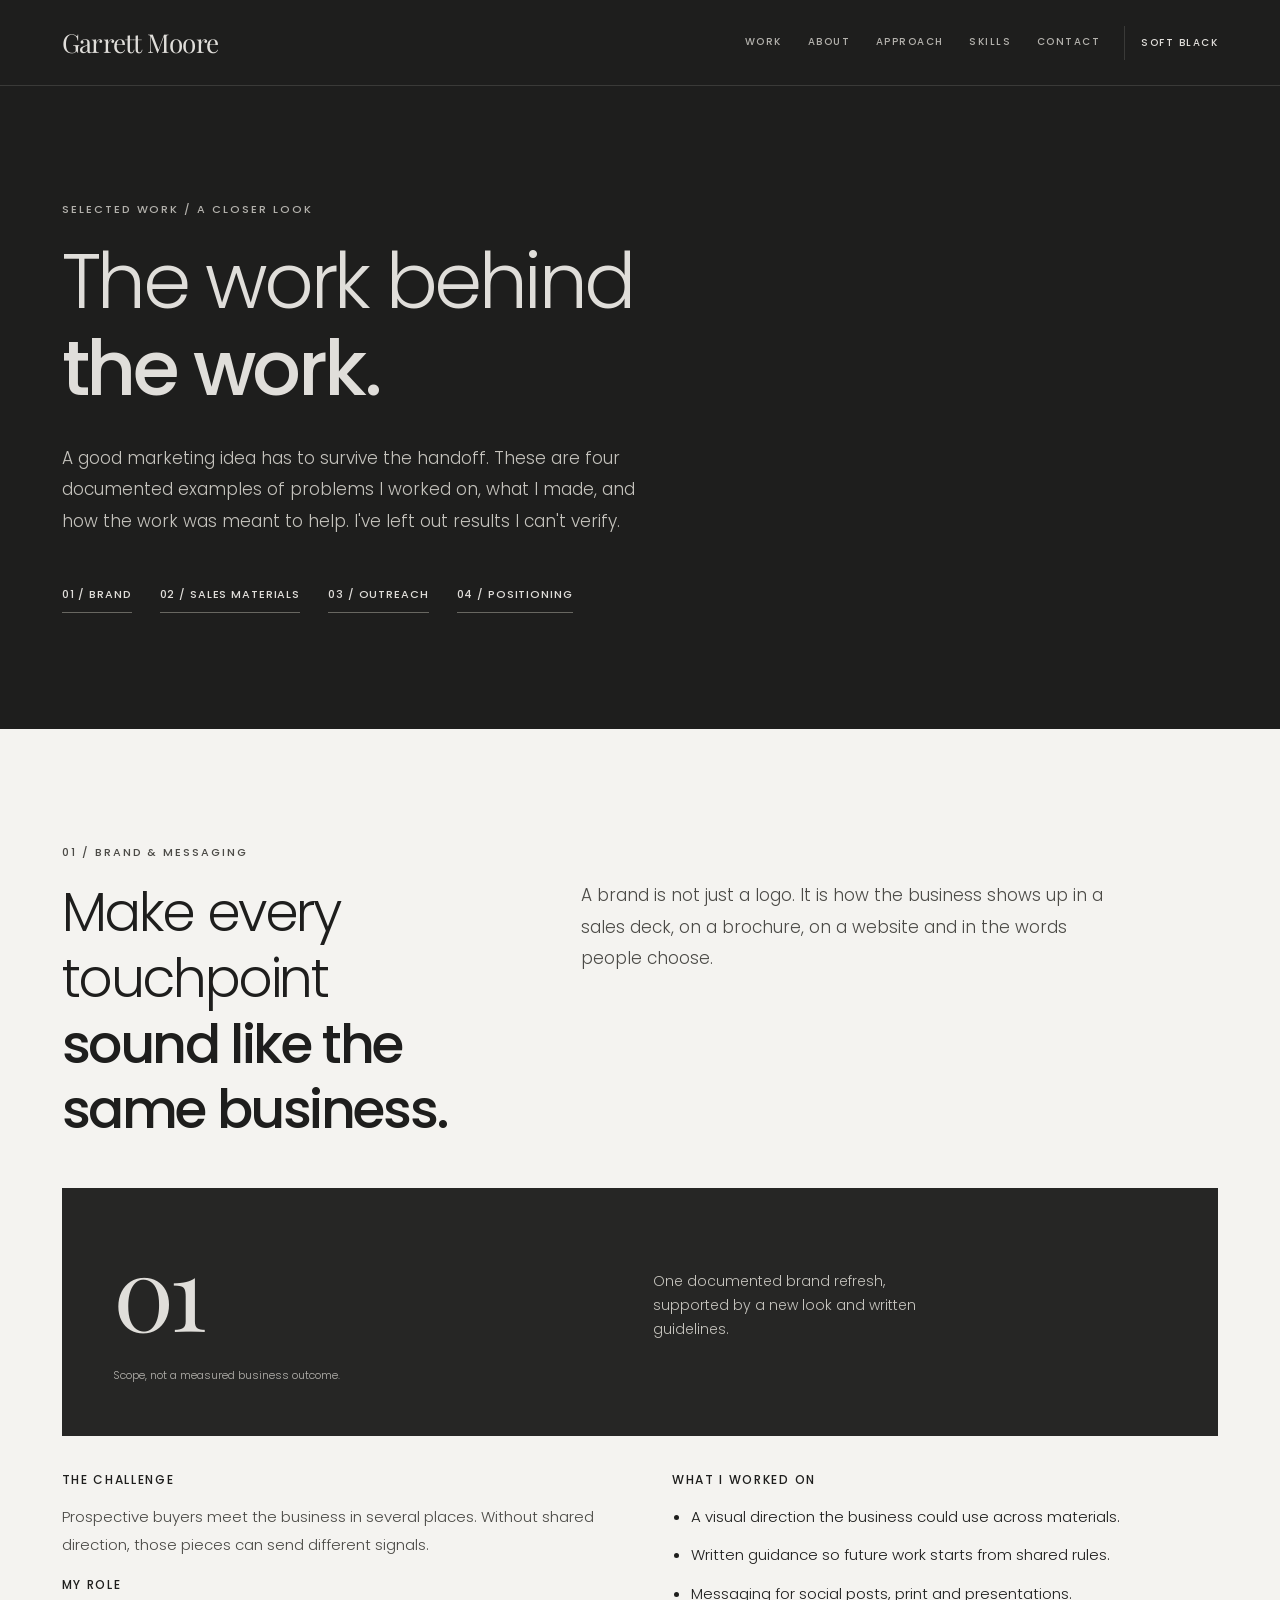
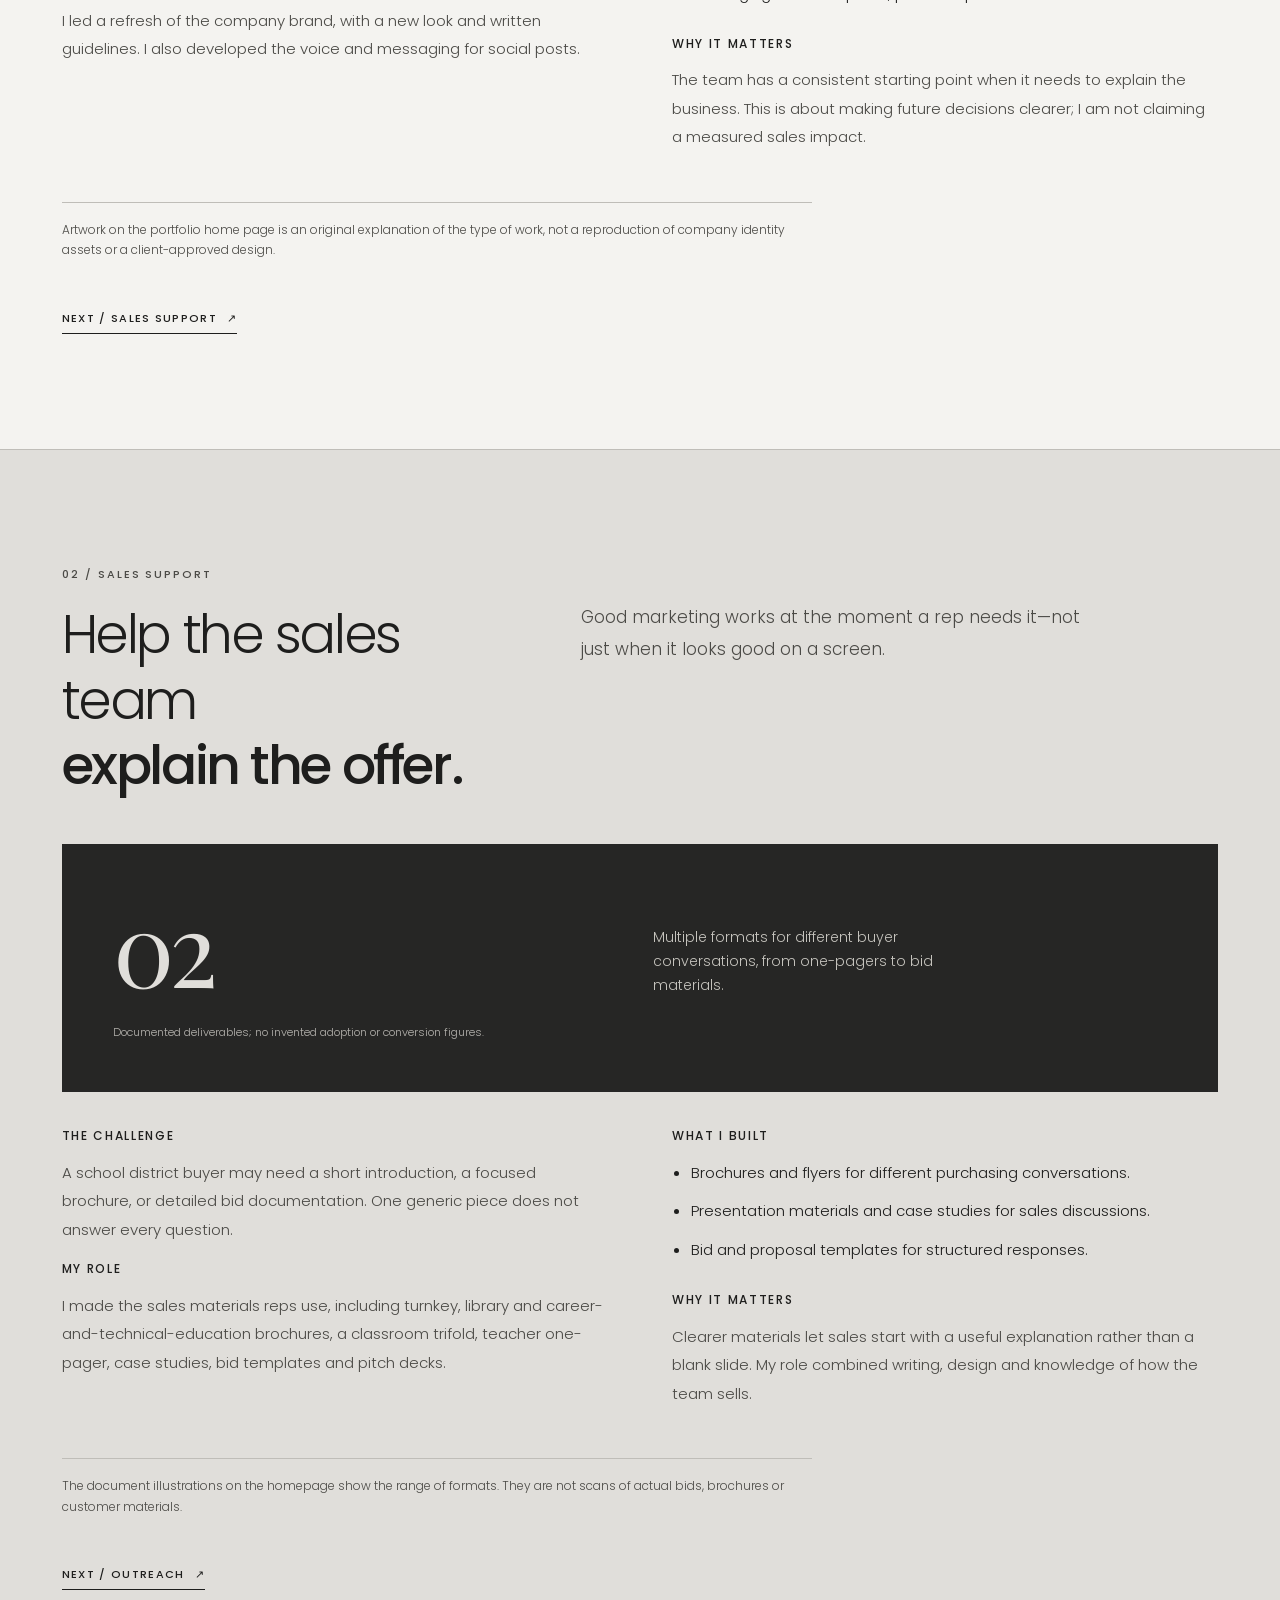
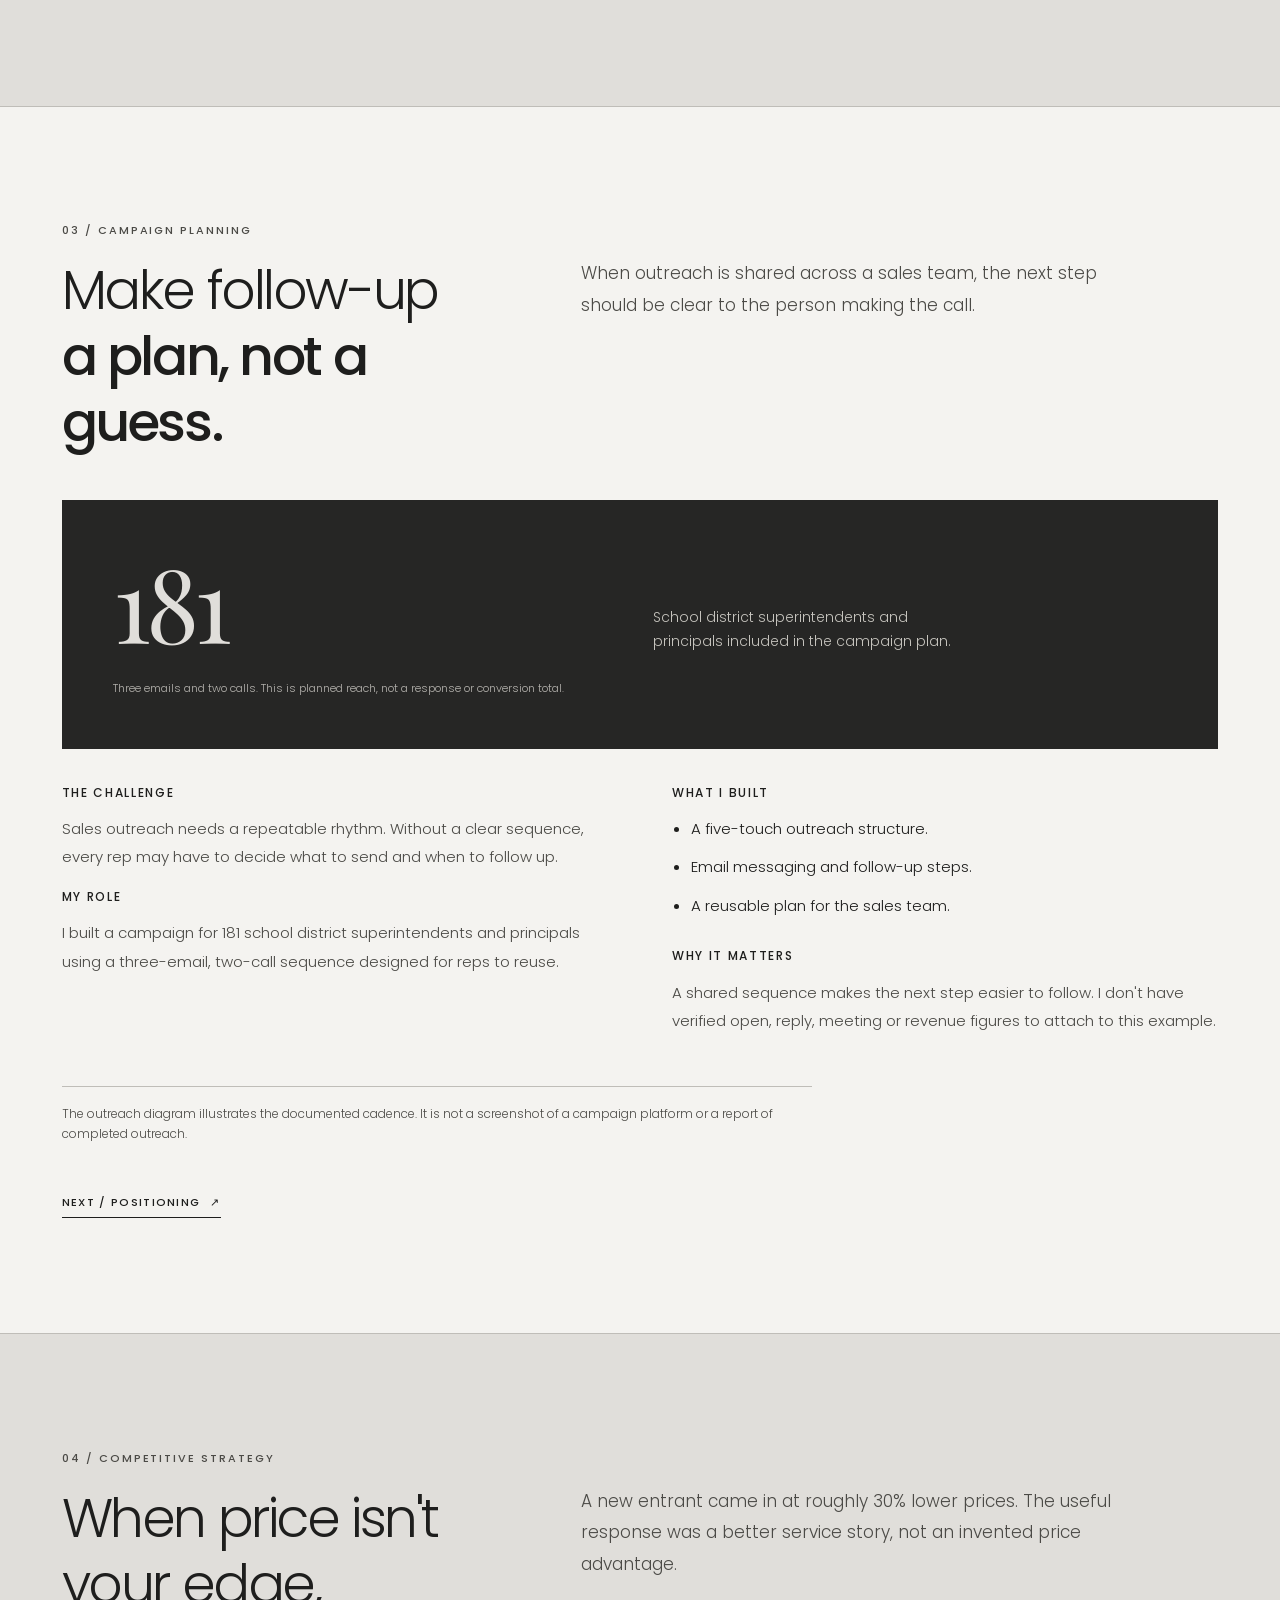
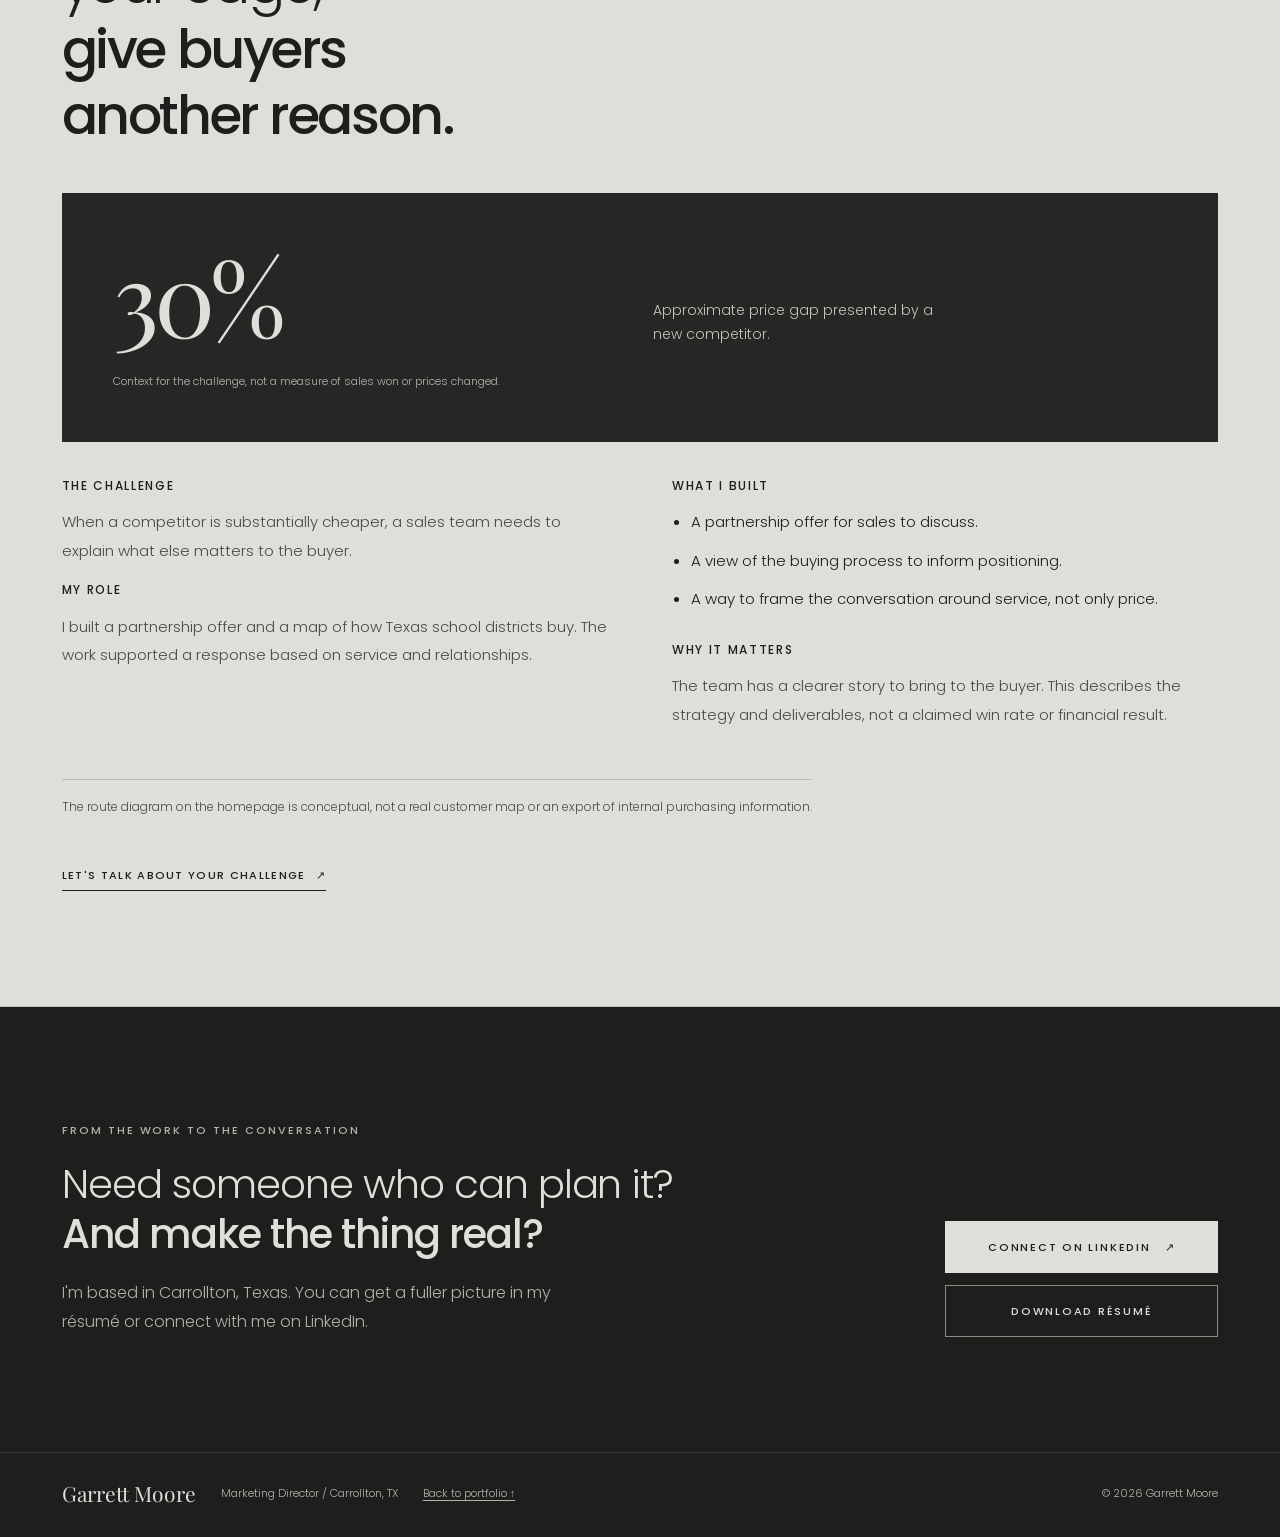
==== work.html @ d55231c7 "Add evidence-led, four-project portfolio case-study archive" ====
<!doctype html>
<html lang="en" data-theme="light">
<head>
  <meta charset="utf-8">
  <meta name="viewport" content="width=device-width,initial-scale=1">
  <meta name="color-scheme" content="light dark">
  <meta name="theme-color" content="#1e1e1d">
  <title>Selected Work | Garrett Moore — Marketing Director</title>
  <meta name="description" content="Four detailed examples of Garrett Moore's work in brand systems, sales materials, outreach and competitive positioning. Real scope, clear roles, no invented performance claims.">
  <link rel="canonical" href="https://garrettjmoore57.github.io/Portfolio/work.html">
  <meta property="og:type" content="website">
  <meta property="og:title" content="Selected Work | Garrett Moore">
  <meta property="og:description" content="The decisions, materials and thinking behind four marketing projects.">
  <meta property="og:url" content="https://garrettjmoore57.github.io/Portfolio/work.html">
  <meta property="og:image" content="https://garrettjmoore57.github.io/Portfolio/assets/social-card.png">
  <meta name="twitter:card" content="summary_large_image">
  <link rel="icon" type="image/svg+xml" href="assets/favicon.svg">
  <link rel="preconnect" href="https://fonts.googleapis.com">
  <link rel="preconnect" href="https://fonts.gstatic.com" crossorigin>
  <link href="https://fonts.googleapis.com/css2?family=Playfair+Display:wght@400&amp;family=Poppins:wght@300;400;500&amp;display=swap" rel="stylesheet">
  <link rel="stylesheet" href="styles.css">
  <script src="main.js" defer></script>
</head>
<body class="work-page">
  <a class="skip-link" href="#main">Skip to main content</a>
  <!-- HEADER: keep links relative so the site works on GitHub Pages. -->
  <header class="site-header dark-surface" id="top">
    <div class="container header-inner">
      <a class="wordmark" href="./" aria-label="Garrett Moore, return to home">Garrett <span>Moore</span></a>
      <nav class="site-nav" aria-label="Main navigation">
        <a href="./#work">Work</a>
        <a href="./#about">About</a>
        <a href="./#approach">Approach</a>
        <a href="./#skills">Skills</a>
        <a href="./#contact">Contact</a>
      </nav>
      <button class="theme-toggle" id="theme-toggle" type="button" aria-pressed="false" aria-label="Switch to Soft Black theme">Soft Black</button>
    </div>
  </header>
  <main id="main">
    <!-- INTRO: what the reader will find and what evidence is not claimed. -->
    <section class="work-hero">
      <div class="container">
        <p class="eyebrow">Selected work / A closer look</p>
        <h1>The work behind<br><strong>the work.</strong></h1>
        <p>A good marketing idea has to survive the handoff. These are four documented examples of problems I worked on, what I made, and how the work was meant to help. I've left out results I can't verify.</p>
        <nav class="work-index" aria-label="Jump to a case study">
          <a href="#brand-refresh">01 / Brand</a>
          <a href="#sales-enablement">02 / Sales materials</a>
          <a href="#outreach-program">03 / Outreach</a>
          <a href="#competitive-response">04 / Positioning</a>
        </nav>
      </div>
    </section>
    <!-- CASE 01: exact qualified language from claims register. -->
    <article class="story" id="brand-refresh" aria-labelledby="story-brand-title">
      <div class="container">
        <p class="eyebrow">01 / Brand &amp; messaging</p>
        <div class="story-heading">
          <h2 id="story-brand-title">Make every touchpoint<br><strong>sound like the same business.</strong></h2>
          <p class="story-intro">A brand is not just a logo. It is how the business shows up in a sales deck, on a brochure, on a website and in the words people choose.</p>
        </div>
        <div class="story-proof"><span class="large">01</span><p>One documented brand refresh, supported by a new look and written guidelines.</p><small>Scope, not a measured business outcome.</small></div>
        <div class="story-body">
          <section><h3>The challenge</h3><p>Prospective buyers meet the business in several places. Without shared direction, those pieces can send different signals.</p><h3>My role</h3><p>I led a refresh of the company brand, with a new look and written guidelines. I also developed the voice and messaging for social posts.</p></section>
          <section><h3>What I worked on</h3><ul><li>A visual direction the business could use across materials.</li><li>Written guidance so future work starts from shared rules.</li><li>Messaging for social posts, print and presentations.</li></ul><h3 style="margin-top:26px">Why it matters</h3><p>The team has a consistent starting point when it needs to explain the business. This is about making future decisions clearer; I am not claiming a measured sales impact.</p></section>
        </div>
        <p class="story-footnote">Artwork on the portfolio home page is an original explanation of the type of work, not a reproduction of company identity assets or a client-approved design.</p>
        <a class="story-next text-link" href="#sales-enablement">Next / Sales support <span aria-hidden="true">↗</span></a>
      </div>
    </article>
    <!-- CASE 02: sales enablement deliverables named in the resume. -->
    <article class="story" id="sales-enablement" aria-labelledby="story-sales-title">
      <div class="container">
        <p class="eyebrow">02 / Sales support</p>
        <div class="story-heading">
          <h2 id="story-sales-title">Help the sales team<br><strong>explain the offer.</strong></h2>
          <p class="story-intro">Good marketing works at the moment a rep needs it—not just when it looks good on a screen.</p>
        </div>
        <div class="story-proof"><span class="large">02</span><p>Multiple formats for different buyer conversations, from one-pagers to bid materials.</p><small>Documented deliverables; no invented adoption or conversion figures.</small></div>
        <div class="story-body">
          <section><h3>The challenge</h3><p>A school district buyer may need a short introduction, a focused brochure, or detailed bid documentation. One generic piece does not answer every question.</p><h3>My role</h3><p>I made the sales materials reps use, including turnkey, library and career-and-technical-education brochures, a classroom trifold, teacher one-pager, case studies, bid templates and pitch decks.</p></section>
          <section><h3>What I built</h3><ul><li>Brochures and flyers for different purchasing conversations.</li><li>Presentation materials and case studies for sales discussions.</li><li>Bid and proposal templates for structured responses.</li></ul><h3 style="margin-top:26px">Why it matters</h3><p>Clearer materials let sales start with a useful explanation rather than a blank slide. My role combined writing, design and knowledge of how the team sells.</p></section>
        </div>
        <p class="story-footnote">The document illustrations on the homepage show the range of formats. They are not scans of actual bids, brochures or customer materials.</p>
        <a class="story-next text-link" href="#outreach-program">Next / Outreach <span aria-hidden="true">↗</span></a>
      </div>
    </article>
    <!-- CASE 03: exactly 181 decision makers, three email and two calls; no response-rate claims. -->
    <article class="story" id="outreach-program" aria-labelledby="story-outreach-title">
      <div class="container">
        <p class="eyebrow">03 / Campaign planning</p>
        <div class="story-heading">
          <h2 id="story-outreach-title">Make follow-up<br><strong>a plan, not a guess.</strong></h2>
          <p class="story-intro">When outreach is shared across a sales team, the next step should be clear to the person making the call.</p>
        </div>
        <div class="story-proof"><span class="large">181</span><p>School district superintendents and principals included in the campaign plan.</p><small>Three emails and two calls. This is planned reach, not a response or conversion total.</small></div>
        <div class="story-body">
          <section><h3>The challenge</h3><p>Sales outreach needs a repeatable rhythm. Without a clear sequence, every rep may have to decide what to send and when to follow up.</p><h3>My role</h3><p>I built a campaign for 181 school district superintendents and principals using a three-email, two-call sequence designed for reps to reuse.</p></section>
          <section><h3>What I built</h3><ul><li>A five-touch outreach structure.</li><li>Email messaging and follow-up steps.</li><li>A reusable plan for the sales team.</li></ul><h3 style="margin-top:26px">Why it matters</h3><p>A shared sequence makes the next step easier to follow. I don't have verified open, reply, meeting or revenue figures to attach to this example.</p></section>
        </div>
        <p class="story-footnote">The outreach diagram illustrates the documented cadence. It is not a screenshot of a campaign platform or a report of completed outreach.</p>
        <a class="story-next text-link" href="#competitive-response">Next / Positioning <span aria-hidden="true">↗</span></a>
      </div>
    </article>
    <!-- CASE 04: 30% is the approximate competitor price difference, not an outcome. -->
    <article class="story" id="competitive-response" aria-labelledby="story-competition-title">
      <div class="container">
        <p class="eyebrow">04 / Competitive strategy</p>
        <div class="story-heading">
          <h2 id="story-competition-title">When price isn't your edge,<br><strong>give buyers another reason.</strong></h2>
          <p class="story-intro">A new entrant came in at roughly 30% lower prices. The useful response was a better service story, not an invented price advantage.</p>
        </div>
        <div class="story-proof"><span class="large">30%</span><p>Approximate price gap presented by a new competitor.</p><small>Context for the challenge, not a measure of sales won or prices changed.</small></div>
        <div class="story-body">
          <section><h3>The challenge</h3><p>When a competitor is substantially cheaper, a sales team needs to explain what else matters to the buyer.</p><h3>My role</h3><p>I built a partnership offer and a map of how Texas school districts buy. The work supported a response based on service and relationships.</p></section>
          <section><h3>What I built</h3><ul><li>A partnership offer for sales to discuss.</li><li>A view of the buying process to inform positioning.</li><li>A way to frame the conversation around service, not only price.</li></ul><h3 style="margin-top:26px">Why it matters</h3><p>The team has a clearer story to bring to the buyer. This describes the strategy and deliverables, not a claimed win rate or financial result.</p></section>
        </div>
        <p class="story-footnote">The route diagram on the homepage is conceptual, not a real customer map or an export of internal purchasing information.</p>
        <a class="story-next text-link" href="./#contact">Let's talk about your challenge <span aria-hidden="true">↗</span></a>
      </div>
    </article>
    <!-- OUTRO: links remain functional even if JavaScript is unavailable. -->
    <section class="section contact-section dark-surface" aria-labelledby="work-contact-title">
      <div class="container contact-layout">
        <div><p class="eyebrow eyebrow-on-dark">From the work to the conversation</p><h2 class="statement" id="work-contact-title">Need someone who can plan it?<br><strong>And make the thing real?</strong></h2><p>I'm based in Carrollton, Texas. You can get a fuller picture in my résumé or connect with me on LinkedIn.</p></div>
        <div class="contact-actions"><a class="button button-primary-on-dark" href="https://www.linkedin.com/in/garrettm-lsf" target="_blank" rel="noopener noreferrer">Connect on LinkedIn <span aria-hidden="true">↗</span></a><a class="button button-outline-dark" href="assets/Garrett_Moore_Resume.pdf" download>Download résumé</a></div>
      </div>
    </section>
  </main>
  <footer class="site-footer dark-surface"><div class="container footer-inner"><span class="footer-name">Garrett Moore</span><span>Marketing Director / Carrollton, TX</span><a href="./">Back to portfolio ↑</a><span>© <span id="year">2026</span> Garrett Moore</span></div></footer>
</body>
</html>
---- styles.css ----
/* G OS / DESIGN TOKENS: edit the two theme palettes here. */
:root {
  color-scheme: light;
  --ground: #e0deda;
  --paper: #f4f3f0;
  --band: #cdccc7;
  --ink: #1e1e1d;
  --muted: #4b4a46;
  --line: #bfbdb8;
  --strong-border: #7c7a75;
  --gold: #a98b5b;
  --gold-deep: #6b4f22;
  --focus: #6b4f22;
  --display: "Playfair Display", Georgia, serif;
  --sans: "Poppins", "Helvetica Neue", Arial, sans-serif;
  --space-1: 4px; --space-2: 8px; --space-3: 12px; --space-4: 16px;
  --space-5: 24px; --space-6: 32px; --space-7: 48px; --space-8: 64px;
  --space-9: 96px; --space-10: 128px;
}
html[data-theme="dark"] {
  color-scheme: dark;
  --ground: #1e1e1d; --paper: #262625; --band: #2f2f2d;
  --ink: #e0deda; --muted: #b3b1ac; --line: #3a3a38;
  --strong-border: #7a7873; --gold: #bfa06a;
  --gold-deep: #cdb07a; --focus: #cdb07a;
}
*, *::before, *::after { box-sizing: border-box; }
html { scroll-behavior: smooth; scroll-padding-top: 40px; }
body { margin: 0; background: var(--ground); color: var(--ink); font: 300 15px/1.7 var(--sans); -webkit-font-smoothing: antialiased; }
a { color: inherit; }
a:focus-visible, button:focus-visible { outline: 2px solid var(--focus); outline-offset: 3px; }
button { cursor: pointer; }
strong { font-weight: 500; }
h1, h2, h3, p { margin-top: 0; }
img, svg { max-width: 100%; }
[hidden] { display: none !important; }
::selection { background: #bfa06a; color: #1e1e1d; }
.container { width: min(100%, 1328px); max-width: 1328px; padding-inline: clamp(24px, 4.82vw, 64px); margin-inline: auto; }
.section { padding-block: clamp(64px, 9vw, 128px); }
.eyebrow { margin: 0 0 20px; font-size: 11px; font-weight: 500; line-height: 1.5; letter-spacing: .18em; text-transform: uppercase; color: var(--muted); }
.eyebrow-on-dark { color: #b3b1ac; }
.statement { margin: 0 0 28px; max-width: 850px; font-size: clamp(31px, 3.15vw, 43px); line-height: 1.25; letter-spacing: -.025em; font-weight: 300; }
.statement strong { font-weight: 500; }
.section-intro { max-width: 590px; font-size: 17px; line-height: 1.8; color: var(--muted); }
.section-heading { margin-bottom: 52px; }
.section-heading .section-intro { margin: 0; }
.dark-surface { background: #1e1e1d; color: #e0deda; }
.skip-link { position: fixed; z-index: 50; top: 8px; left: 8px; transform: translateY(-180%); padding: 10px 16px; background: #e0deda; color: #1e1e1d; font-weight: 500; }
.skip-link:focus { transform: none; }
.button { min-height: 52px; padding: 15px 25px; display: inline-flex; gap: 14px; align-items: center; justify-content: center; border: 1px solid transparent; text-align: center; text-decoration: none; font: 500 11px/1.5 var(--sans); letter-spacing: .16em; text-transform: uppercase; transition: background-color .25s ease, color .25s ease, border-color .25s ease; }
.button-primary-on-dark { color: #1e1e1d; background: #e0deda; }
.button-primary-on-dark:hover { color: #f4f3f0; background: #6b4f22; }
.button-outline-dark { border-color: #8d8b85; color: #e0deda; background: transparent; }
.button-outline-dark:hover { border-color: #e0deda; background: #262625; }
.text-link { display: inline-flex; width: fit-content; gap: 10px; align-items: center; padding-block: 7px; border-bottom: 1px solid var(--ink); color: var(--ink); font-size: 13px; font-weight: 500; text-decoration: none; }
.text-link:hover { border-color: var(--gold-deep); color: var(--gold-deep); }

/* HEADER: a lean wordmark, anchor navigation and optional theme switch. */
.site-header { position: relative; z-index: 5; }
.header-inner { display: flex; gap: 24px; align-items: center; min-height: 86px; border-bottom: 1px solid #3a3a38; }
.wordmark { flex-shrink: 0; font: 400 26px/1.3 var(--display); letter-spacing: -.025em; text-decoration: none; }
.wordmark span { white-space: nowrap; }
.site-nav { display: flex; gap: clamp(12px, 2vw, 28px); align-items: center; justify-content: flex-end; flex: 1; }
.site-nav a, .theme-toggle { color: #b3b1ac; font: 500 10px/1.4 var(--sans); text-decoration: none; text-transform: uppercase; letter-spacing: .15em; transition: color .25s ease; }
.site-nav a { padding-block: 12px; border-bottom: 1px solid transparent; }
.site-nav a:hover { color: #e0deda; border-bottom-color: #bfa06a; }
.theme-toggle { flex: 0 0 auto; background: none; padding: 10px 0 10px 16px; border: 0; border-left: 1px solid #3a3a38; color: #e0deda; }
.theme-toggle:hover { color: #cdb07a; }
.site-header a:focus-visible, .site-header button:focus-visible, .dark-surface a:focus-visible { outline-color: #cdb07a; }

/* HERO: asymmetric copy and a flat four-column tile mosaic. */
.hero-grid { display: grid; grid-template-columns: minmax(0, 1.25fr) minmax(300px, .85fr); gap: clamp(48px, 5vw, 76px); align-items: center; padding-block: clamp(80px, 9vw, 128px); }
.hero-copy { min-width: 0; }
.hero h1 { font-size: clamp(37px, 4.3vw, 58px); letter-spacing: -.04em; line-height: 1.19; font-weight: 300; margin: 0 0 32px; }
.hero h1 strong { display: inline-block; }
.hero-lead { max-width: 560px; margin-bottom: 34px; font-size: 17px; line-height: 1.85; color: #c5c3bd; }
.actions { display: flex; flex-wrap: wrap; gap: 12px; }
.hero-meta { margin: 40px 0 0; color: #b3b1ac; font-size: 12px; line-height: 1.7; }
.hero-meta span { padding-inline: 10px; color: #7a7873; }
.mosaic { display: grid; grid-template-columns: repeat(4, 1fr); grid-template-rows: repeat(2, 1fr); width: 100%; aspect-ratio: 2 / 1; }
.mosaic-tile { min-width: 0; min-height: 0; position: relative; overflow: hidden; }
.mosaic-glyph { background: #2e2e2c; }
.mosaic-glyph span { position: absolute; top: -57%; left: -15%; font: 400 clamp(150px, 22vw, 290px)/1 var(--display); color: #52524e; }
.mosaic-paper { background: #e0deda; color: #1e1e1d; display: flex; justify-content: center; align-items: center; }
.mosaic-wordmark { font: 400 clamp(20px, 3.1vw, 41px)/1 var(--display); letter-spacing: -.055em; }
.mosaic-ladder { display: grid; grid-template-rows: repeat(4, 1fr); }
.mosaic-ladder i:nth-child(1) { background: #2e2e2c; }.mosaic-ladder i:nth-child(2) { background: #3e3e3b; }.mosaic-ladder i:nth-child(3) { background: #52524e; }.mosaic-ladder i:nth-child(4) { background: #6b6a66; }
.mosaic-dark { display: flex; align-items: end; padding: 15px; background: #262625; color: #e0deda; }
.mosaic-dark span { font-size: clamp(10px, 1.25vw, 16px); line-height: 1.5; font-weight: 300; }
.mosaic-paper-quiet { background: #cdccc7; }
.mosaic-brass { background: #bfa06a; display: grid; place-items: center; }
.mosaic-rule { height: 1px; width: 55%; background: #1e1e1d; transform: rotate(-45deg); }
.mosaic-charcoal { background: #3a3a38; }
.mosaic-outline { display: flex; align-items: end; padding: 15px; border: 1px solid #52524e; color: #b3b1ac; }
.mosaic-small { font-size: 9px; line-height: 1.8; text-transform: uppercase; letter-spacing: .12em; }

/* PROOF: all numbers describe documented scope, not outcomes. */
.proof-strip { background: var(--paper); border-bottom: 1px solid var(--line); }
.proof-grid { display: grid; grid-template-columns: repeat(4, minmax(0, 1fr)); }
.proof-item { padding: 38px clamp(14px, 2vw, 32px); border-right: 1px solid var(--line); }
.proof-item:first-child { padding-left: 0; }.proof-item:last-child { border-right: 0; padding-right: 0; }
.proof-number { display: block; font: 400 clamp(36px, 4vw, 57px)/1.2 var(--display); letter-spacing: -.04em; }
.proof-item p { max-width: 200px; margin: 13px 0 0; color: var(--muted); font-size: 12px; line-height: 1.65; font-weight: 400; }

/* ABOUT: first-person story and image-free portrait treatment. */
.about-grid { display: grid; grid-template-columns: minmax(0, 1.3fr) minmax(275px, .7fr); gap: clamp(48px, 7vw, 112px); align-items: center; }
.section-copy { max-width: 630px; }
.section-copy p:not(.eyebrow) { font-size: 16px; line-height: 1.85; color: var(--muted); }
.section-copy .text-link { margin-top: 13px; }
.portrait-frame { min-height: 420px; aspect-ratio: 4/5; background: var(--paper); border: 1px solid var(--line); display: flex; flex-direction: column; justify-content: space-between; padding: 28px; overflow: hidden; }
.portrait-initials { align-self: center; margin-block: auto; font: 400 clamp(100px, 13vw, 190px)/1 var(--display); letter-spacing: -.09em; color: var(--ink); }
.portrait-caption { display: block; font-size: 10px; font-weight: 500; letter-spacing: .18em; text-transform: uppercase; color: var(--muted); }
.portrait-caption span { padding-inline: 6px; }
.portrait-frame img { width: 100%; height: 100%; min-height: 0; object-fit: cover; }

/* WORK: four editorial studies plus three short supporting examples. */
.band-section { background: var(--band); }
.case-grid { display: grid; grid-template-columns: repeat(2, minmax(0, 1fr)); gap: 16px; }
.case-card { display: flex; flex-direction: column; padding: clamp(26px, 3vw, 42px); min-width: 0; background: var(--paper); border: 1px solid var(--line); }
.case-top { display: flex; justify-content: space-between; align-items: baseline; gap: 12px; padding-bottom: 22px; border-bottom: 1px solid var(--line); }
.case-number { font: 400 32px/1 var(--display); }.case-category { color: var(--muted); font-size: 10px; font-weight: 500; letter-spacing: .14em; text-align: right; text-transform: uppercase; }
.case-card h3 { margin: 32px 0 24px; max-width: 400px; font-size: clamp(21px, 2vw, 27px); line-height: 1.4; letter-spacing: -.02em; font-weight: 500; }
.case-details { margin: 0; }
.case-details div { border-top: 1px solid var(--line); padding-block: 15px; }.case-details div:last-child { padding-bottom: 0; }
.case-details dt { margin-bottom: 5px; font-size: 10px; line-height: 1.5; font-weight: 500; letter-spacing: .16em; text-transform: uppercase; color: var(--muted); }
.case-details dd { margin: 0; font-size: 14px; line-height: 1.75; }
.more-work { display: grid; grid-template-columns: repeat(3, 1fr); gap: 26px; margin-top: 45px; }
.more-work > div { padding-top: 20px; border-top: 1px solid var(--ink); }
.more-work p { margin: 0; font-size: 14px; line-height: 1.8; }
.more-work .eyebrow { margin-bottom: 12px; }

/* BRAND: a CSS type and palette exercise, explicitly not a client asset. */
.specimen-grid { display: grid; grid-template-columns: minmax(0, .9fr) minmax(0, 1.1fr); align-items: center; gap: clamp(48px, 7vw, 112px); }
.specimen-copy p:not(.eyebrow) { max-width: 500px; font-size: 16px; line-height: 1.85; color: var(--muted); }
.before-after { display: grid; grid-template-columns: 1fr 1fr; margin-top: 32px; border-top: 1px solid var(--line); }
.before-after > div { padding-top: 18px; }.before-after > div + div { padding-left: 20px; border-left: 1px solid var(--line); }
.before-after span { color: var(--muted); font-size: 10px; font-weight: 500; letter-spacing: .17em; text-transform: uppercase; }
.before-after p { margin: 7px 0 0; font-size: 15px !important; font-weight: 500; color: var(--ink) !important; }
.specimen-board { border: 1px solid var(--line); background: var(--paper); }
.specimen-mark { padding: 35px; min-height: 200px; background: #1e1e1d; color: #e0deda; display: flex; justify-content: space-between; align-items: flex-start; }
.specimen-serif { font: 400 clamp(55px, 7.6vw, 105px)/1 var(--display); letter-spacing: -.045em; }
.specimen-kicker { margin-top: 6px; color: #b3b1ac; font-size: 10px; letter-spacing: .14em; text-transform: uppercase; }
.specimen-type { padding: 36px 35px 34px; }
.specimen-type p { font-size: clamp(23px, 2.6vw, 36px); line-height: 1.3; font-weight: 300; letter-spacing: -.025em; margin: 0 0 18px; }
.specimen-alphabet { font-size: 13px; color: var(--muted); letter-spacing: .08em; }
.specimen-colors { padding: 28px 35px 35px; border-top: 1px solid var(--line); }
.specimen-colors .eyebrow { margin: 0 0 16px; }
.swatches { display: grid; grid-template-columns: repeat(5, 1fr); height: 56px; }.swatches span:nth-child(1) { background: #1e1e1d; }.swatches span:nth-child(2) { background: #6b6a66; }.swatches span:nth-child(3) { background: #bfbdb8; }.swatches span:nth-child(4) { background: #e0deda; }.swatches span:nth-child(5) { background: #a98b5b; }
.specimen-footer { display: flex; flex-wrap: wrap; justify-content: space-between; gap: 12px; padding: 18px 35px; background: var(--band); color: var(--muted); font-size: 10px; letter-spacing: .1em; text-transform: uppercase; }

/* APPROACH: three concrete steps, no unverified performance claims. */
.dark-section { padding-block: clamp(64px, 9vw, 128px); background: #1e1e1d; color: #e0deda; }
.dark-section .statement { margin-bottom: 60px; }
.approach-grid { display: grid; grid-template-columns: repeat(3, 1fr); gap: 28px; }
.approach-grid article { padding-top: 24px; border-top: 1px solid #6b6a66; }
.step-number { display: block; margin-bottom: 48px; font: 400 38px/1 var(--display); color: #e0deda; }
.approach-grid h3 { margin-bottom: 14px; font-size: 21px; line-height: 1.4; font-weight: 500; }
.approach-grid p { margin: 0; color: #b3b1ac; font-size: 14px; line-height: 1.85; }

/* SKILLS: résumé groups with scannable dot lists. */
.skills-grid { display: grid; grid-template-columns: repeat(3, minmax(0, 1fr)); gap: 45px 48px; }
.skill-group { padding-top: 20px; border-top: 1px solid var(--ink); }
.skill-group h3 { margin: 0 0 18px; font-size: 18px; font-weight: 500; line-height: 1.45; }
.skill-group ul { margin: 0; padding: 0 0 0 14px; list-style: none; border-left: 1px solid var(--line); }
.skill-group li { position: relative; padding: 4px 0 4px 18px; font-size: 14px; line-height: 1.75; color: var(--muted); }
.skill-group li::before { content: "·"; position: absolute; left: 0; color: var(--ink); font-size: 18px; line-height: 1.35; }

/* EXPERIENCE: dated work followed by education and community. */
.experience-section { background: var(--paper); }
.experience-layout { display: grid; grid-template-columns: minmax(0, .85fr) minmax(0, 1.15fr); column-gap: clamp(48px, 7vw, 112px); }
.experience-heading { grid-column: 1; }
.timeline { grid-column: 2; border-top: 1px solid var(--ink); }
.timeline-entry { display: grid; grid-template-columns: 140px 1fr; gap: 24px; padding: 28px 0; border-bottom: 1px solid var(--line); }
.time { padding-top: 5px; color: var(--muted); font-size: 11px; line-height: 1.7; font-weight: 500; }
.timeline-entry h3 { margin: 0 0 5px; font-size: 17px; line-height: 1.5; font-weight: 500; }
.timeline-entry .organization { margin-bottom: 10px; font-size: 12px; font-weight: 500; color: var(--muted); }
.timeline-entry p:last-child { margin-bottom: 0; color: var(--muted); font-size: 14px; line-height: 1.8; }
.background-grid { grid-column: 1 / -1; display: grid; grid-template-columns: 1fr 1fr; gap: 48px; margin-top: 86px; }
.background-grid > div { padding-top: 25px; border-top: 1px solid var(--ink); }
.background-grid h3 { margin: 0 0 10px; font-size: 19px; font-weight: 500; }
.background-grid p:not(.eyebrow) { max-width: 510px; margin-bottom: 8px; color: var(--muted); font-size: 14px; line-height: 1.85; }

/* CONTACT + FOOTER: simple actions and no visible private address. */
.contact-layout { display: grid; grid-template-columns: 1.5fr .5fr; gap: 64px; align-items: end; }
.contact-layout .statement { margin-bottom: 18px; }
.contact-layout p:not(.eyebrow) { margin-bottom: 0; max-width: 510px; font-size: 16px; line-height: 1.85; color: #b3b1ac; }
.contact-actions { display: grid; justify-items: stretch; gap: 12px; }
.email-link { margin-top: 12px; padding: 8px 0; border-bottom: 1px solid #8d8b85; text-align: center; text-decoration: none; color: #e0deda; font-size: 12px; font-weight: 500; }
.email-link:hover { color: #cdb07a; border-color: #cdb07a; }
.site-footer { padding-bottom: 30px; }
.footer-inner { display: flex; flex-wrap: wrap; gap: 12px 25px; align-items: center; border-top: 1px solid #3a3a38; padding-top: 27px; }
.footer-name { font: 400 21px/1.3 var(--display); color: #e0deda; }
.footer-inner span:not(.footer-name), .footer-inner a { font-size: 11px; line-height: 1.7; color: #b3b1ac; }
.footer-inner a { text-decoration: underline; text-underline-offset: 3px; }.footer-inner a:hover { color: #e0deda; }
.footer-inner > :last-child { margin-left: auto; }

/* 404: uses the same typography and link treatment as the main site. */
.error-layout { min-height: 100vh; display: flex; align-items: center; }
.error-number { margin: 0; font: 400 clamp(100px, 22vw, 260px)/1 var(--display); letter-spacing: -.06em; }
.error-message { margin: 20px 0 35px; font-size: clamp(27px, 3.4vw, 44px); line-height: 1.35; font-weight: 300; }


/* PORTFOLIO V2 / EDITORIAL CASE WORK: pure CSS illustrations of documented work.
   These are explicitly explanatory compositions, never client collateral. */
.case-grid-editorial { gap: 22px; }
.case-grid-editorial .case-card { --card-pad: clamp(26px, 3vw, 42px); padding: var(--card-pad); }
.case-grid-editorial .case-card:first-child { grid-column: 1 / -1; display: grid; grid-template-columns: minmax(0,1.05fr) minmax(0,.95fr); gap: 0 46px; }
.case-grid-editorial .case-card:first-child .case-top { grid-column: 1 / -1; }
.case-grid-editorial .case-card:first-child .case-art { grid-column: 1; grid-row: 2 / 5; margin-bottom: 14px; min-height: 365px; aspect-ratio: auto; }
.case-grid-editorial .case-card:first-child h3 { grid-column: 2; grid-row: 2; align-self: end; padding-top: 32px; margin: 0 0 12px; font-size: clamp(24px, 2.6vw, 38px); }
.case-grid-editorial .case-card:first-child .case-details { grid-column: 2; grid-row: 3; }
.case-grid-editorial .case-card:first-child .case-illustration-note { grid-column: 1; grid-row: 5; }
.case-grid-editorial .case-card:first-child .case-link { grid-column: 2; grid-row: 5; }
.case-art { position: relative; display: flex; flex-direction: column; justify-content: space-between; gap: 18px; min-width: 0; min-height: 260px; aspect-ratio: 1.45; overflow: hidden; margin: 25px calc(-1 * var(--card-pad)) 0; padding: clamp(22px,3vw,32px); background: #1e1e1d; color: #e0deda; }
.art-kicker,.art-footer { position: relative; z-index: 1; font: 500 10px/1.6 var(--sans); letter-spacing: .16em; text-transform: uppercase; color: #b3b1ac; }
.art-footer { margin-top: auto; }
.case-art-brand { background: #1e1e1d; }
.art-brand-lines { position: relative; z-index: 1; display: grid; margin: auto 0; font: 300 clamp(34px,4vw,63px)/1.13 var(--sans); letter-spacing: -.055em; }
.art-brand-lines strong { font-weight: 500; }
.art-brand-lines::before { content:""; width: 50px; border-top: 1px solid #bfa06a; margin-bottom: 20px; }
.art-brand-footer { display: flex; flex-wrap: wrap; gap: 15px; padding-top: 15px; border-top: 1px solid #4a4945; font: 500 9px/1.5 var(--sans); letter-spacing: .1em; text-transform: uppercase; color: #b3b1ac; }
.case-art-sales { background: #d0cec9; color: #1e1e1d; }
.case-art-sales .art-kicker,.case-art-sales .art-footer { color: #4b4a46; }
.art-docs { position: relative; display: flex; align-items: center; justify-content: center; gap: 0; flex: 1; min-height: 130px; }
.art-doc { width: 31%; min-width: 0; height: 160px; display: flex; flex-direction: column; gap: 12px; padding: 17px 12px; border: 1px solid #6b6a66; background: #f4f3f0; transform: translateX(9%); }
.art-doc + .art-doc { margin-left: -13px; }
.art-doc-two { height: 181px; background: #e0deda; transform: translateY(-9px); }
.art-doc-three { height: 152px; background: #262625; color: #e0deda; transform: translate(-9% , 14px); }
.art-doc i { display: block; width: 70%; height: 1px; background: currentColor; opacity: .3; }
.art-doc i:last-child { width: 46%; }
.art-doc b { font: 500 clamp(12px,1.7vw,20px)/1.2 var(--sans); letter-spacing: -.02em; overflow-wrap: anywhere; }
.case-art-outreach { background: #262625; }
.art-outreach-heading { display: flex; align-items: end; gap: 17px; margin-block: auto; }
.art-outreach-heading strong { font: 400 clamp(65px,10vw,114px)/.85 var(--display); letter-spacing: -.06em; }
.art-outreach-heading span { font-size: 12px; line-height: 1.6; color: #c5c3bd; }
.art-sequence { display: grid; grid-template-columns: repeat(5,minmax(0,1fr)); gap: 3px; margin-bottom: 14px; }
.art-sequence span { border-top: 1px solid #b3b1ac; padding-top: 10px; color: #e0deda; font: 500 clamp(8px,1vw,11px)/1.5 var(--sans); }
.art-sequence span::before { content:""; display: block; width: 6px; height: 6px; margin: -14px 0 10px; background: #bfa06a; }
.case-art-map { background: #e0deda; color: #1e1e1d; }
.case-art-map .art-kicker,.case-art-map .art-footer { color: #4b4a46; }
.art-map-title { margin: auto 0; font: 300 clamp(31px,4vw,53px)/1.15 var(--sans); letter-spacing: -.04em; }
.art-map-title strong { font-weight: 500; }
.art-route { display: grid; grid-template-columns: repeat(3,1fr); gap: 10px; align-items: start; border-top: 1px solid #6b6a66; margin: 9px 0 18px; }
.art-route span { position: relative; padding-top: 17px; font: 500 10px/1.5 var(--sans); }
.art-route span::before { content: ""; position: absolute; top: -4px; left: 0; width: 7px; height: 7px; background: #1e1e1d; }
.case-illustration-note { margin: 15px 0 0; color: var(--muted); font: 400 10px/1.55 var(--sans); }
.case-link { display: inline-flex; width: fit-content; gap: 12px; align-self: end; align-items: center; margin-top: 25px; padding: 10px 0 5px; border-bottom: 1px solid var(--ink); font: 500 11px/1.5 var(--sans); letter-spacing: .1em; text-transform: uppercase; text-decoration: none; }
.case-link:hover { color: var(--gold-deep); border-color: var(--gold-deep); }
.case-library-cta { display: flex; flex-wrap: wrap; gap: 18px; justify-content: space-between; align-items: center; padding: 27px 0; border-bottom: 1px solid var(--ink); }
.case-library-cta p { margin: 0; font-size: 15px; }
.case-library-cta a { flex: 0 0 auto; }
.case-grid-editorial .case-card { transition: border-color 250ms ease-out; }
.case-grid-editorial .case-card:focus-within { border-color: var(--gold-deep); }

/* CASE STUDY ARCHIVE: distinct navigable pages, no JS required. */
.work-page .site-header { position: relative; }
.work-hero { background: #1e1e1d; color: #e0deda; padding-block: clamp(76px,9vw,135px); }
.work-hero .eyebrow { color: #b3b1ac; }
.work-hero h1 { font: 300 clamp(42px,6vw,80px)/1.14 var(--sans); letter-spacing: -.045em; max-width: 900px; margin: 0 0 30px; }
.work-hero h1 strong { font-weight: 500; }
.work-hero p:not(.eyebrow) { max-width: 610px; font-size: 17px; line-height: 1.85; color: #c5c3bd; }
.work-index { display: flex; flex-wrap: wrap; gap: 10px 28px; margin-top: 40px; }
.work-index a { padding: 10px 0; border-bottom: 1px solid #686761; font: 500 11px/1.4 var(--sans); text-decoration: none; text-transform: uppercase; letter-spacing: .08em; }
.work-index a:hover { color: #cdb07a; border-color: #cdb07a; }
.story { padding-block: clamp(76px,9vw,128px); border-bottom: 1px solid var(--line); scroll-margin-top: 20px; }
.story:nth-child(even) { background: var(--paper); }
.story-heading { display: grid; grid-template-columns: minmax(0,.85fr) minmax(0,1.15fr); gap: 48px; align-items: start; margin-bottom: 45px; }
.story-heading h2 { font: 300 clamp(36px,4.2vw,57px)/1.22 var(--sans); letter-spacing: -.045em; margin: 0; }
.story-heading h2 strong { font-weight: 500; }
.story-intro { max-width: 530px; color: var(--muted); font-size: 17px; line-height: 1.85; }
.story-body { display: grid; grid-template-columns: minmax(0,1fr) minmax(0,1fr); gap: clamp(25px,5vw,75px); }
.story-body h3 { margin: 0 0 12px; font-size: 12px; font-weight: 500; letter-spacing: .14em; text-transform: uppercase; }
.story-body p,.story-body li { font-size: 15px; line-height: 1.9; }
.story-body p { color: var(--muted); }
.story-body ul { margin: 0; padding-left: 19px; }
.story-body li + li { margin-top: 10px; }
.story-proof { background: #262625; color: #e0deda; padding: clamp(25px,4vw,55px); display: grid; grid-template-columns: 1fr 1fr; gap: 25px; align-items: end; margin: 0 0 34px; }
.story-proof .large { font: 400 clamp(55px,8vw,116px)/1 var(--display); letter-spacing: -.05em; }
.story-proof p { max-width: 300px; margin: 0; color: #c5c3bd; font-size: 14px; }
.story-proof small { grid-column: 1 / -1; color: #b3b1ac; font-size: 11px; }
.story .story-footnote { max-width: 750px; margin-top: 35px; color: var(--muted); font-size: 12px; line-height: 1.7; border-top: 1px solid var(--line); padding-top: 17px; }
.story-next { display: inline-flex; margin-top: 30px; font: 500 11px/1.5 var(--sans); letter-spacing: .12em; text-transform: uppercase; }
@media (max-width: 830px) {
  .case-grid-editorial .case-card:first-child { display: flex; grid-column: 1 / -1; }
  .case-grid-editorial .case-card:first-child .case-art { aspect-ratio: 1.45; min-height: 270px; }
  .case-grid-editorial .case-card:first-child h3 { margin: 25px 0 15px; }
  .case-grid-editorial .case-card:first-child .case-link { align-self: flex-start; }
  .story-heading, .story-body { grid-template-columns: 1fr; gap: 20px; }
}
@media (max-width: 570px) {
  .case-grid-editorial .case-card:first-child .case-art { min-height: 240px; }
  .case-art { min-height: 230px; }
  .art-doc { height: 132px; }.art-doc-two { height: 148px; }.art-doc-three { height: 128px; }
  .art-brand-lines { font-size: clamp(37px,10vw,54px); }
  .story-proof { grid-template-columns: 1fr; gap: 12px; }
}
@media print {
  .case-art, .case-library-cta, .case-link, .work-index { display: none !important; }
  .case-grid-editorial .case-card:first-child { display: block; }
  .story { padding-block: 25px; }
  .story-heading, .story-body { display: block; }
  .story-proof { background: #fff !important; color: #111 !important; border: 1px solid #bbb; }
  .story-proof p,.story-proof small { color: #111 !important; }
}

/* Responsive: no collapsed navigation or JavaScript-only menu. */
@media (max-width: 1120px) {
  .header-inner { flex-wrap: wrap; row-gap: 0; padding-block: 16px; }
  .site-nav { order: 3; width: 100%; flex-basis: 100%; justify-content: flex-start; flex-wrap: wrap; gap: 8px 20px; }
  .theme-toggle { margin-left: auto; }
  .hero-grid { grid-template-columns: 1.2fr .8fr; }
  .mosaic { min-width: 0; }
}
@media (max-width: 830px) {
  .hero-grid, .about-grid, .specimen-grid, .experience-layout, .contact-layout { grid-template-columns: 1fr; }
  .hero-grid { gap: 55px; }
  .hero-copy { max-width: 670px; }
  .mosaic { max-width: 620px; }
  .about-grid { gap: 45px; }
  .portrait-frame { min-height: 0; width: min(100%, 440px); }
  .experience-heading, .timeline, .background-grid { grid-column: 1; }
  .experience-heading { margin-bottom: 35px; }
  .contact-layout { gap: 35px; }
  .contact-actions { justify-items: start; }
  .proof-grid, .case-grid, .skills-grid, .approach-grid { grid-template-columns: repeat(2, minmax(0, 1fr)); }
  .proof-item:nth-child(2) { border-right: 0; }.proof-item:nth-child(-n+2) { border-bottom: 1px solid var(--line); }
  .proof-item:nth-child(3) { padding-left: 0; }
  .more-work { grid-template-columns: 1fr 1fr; }
}
@media (max-width: 570px) {
  .container { padding-inline: 24px; }
  .header-inner { align-items: baseline; }
  .wordmark { font-size: 23px; }
  .theme-toggle { font-size: 10px; padding-left: 11px; }
  .site-nav { gap: 0 19px; }
  .site-nav a { font-size: 10px; padding-block: 10px; }
  .hero h1 { font-size: clamp(35px, 9vw, 48px); }
  .hero-grid { padding-top: 78px; }
  .mosaic-dark { padding: 8px; }
  .mosaic-glyph span { top: -25%; left: -15%; font-size: 38vw; }
  .mosaic-dark span { font-size: 9px; }
  .mosaic-outline { padding: 8px; }.mosaic-small { font-size: 8px; }
  .actions, .contact-actions { align-items: stretch; width: 100%; }
  .actions .button, .contact-actions .button { width: 100%; }
  .proof-grid, .case-grid, .skills-grid, .approach-grid, .more-work, .background-grid { grid-template-columns: 1fr; }
  .proof-item, .proof-item:first-child, .proof-item:nth-child(3), .proof-item:last-child { border: 0; border-bottom: 1px solid var(--line); padding: 25px 0; }
  .proof-item:last-child { border-bottom: 0; }
  .proof-number { font-size: 44px; }
  .proof-item p { max-width: none; margin-top: 4px; }
  .case-card { padding: 25px 24px; }
  .more-work { margin-top: 34px; gap: 28px; }
  .step-number { margin-bottom: 30px; }
  .approach-grid { gap: 40px; }
  .skills-grid { gap: 36px; }
  .timeline-entry { grid-template-columns: 1fr; gap: 8px; }
  .background-grid { margin-top: 65px; gap: 35px; }
  .footer-inner > :last-child { margin-left: 0; }
  .specimen-mark, .specimen-type { padding: 25px; }
  .specimen-colors { padding: 24px 25px; }
  .specimen-footer { padding: 15px 25px; }
}

/* Motion: quiet transitions only. Respect reduced-motion preferences. */
@media (prefers-reduced-motion: reduce) {
  html { scroll-behavior: auto; }
  *, *::before, *::after { animation: none !important; transition: none !important; }
}

/* Print: no ink-heavy fills, controls, decorations or broken link text. */
@media print {
  :root, html[data-theme="dark"] { color-scheme: light; --ground:#fff; --paper:#fff; --band:#fff; --ink:#111; --muted:#333; --line:#bbb; }
  @page { margin: 15mm; }
  html { scroll-behavior: auto; }
  body { background: #fff !important; color: #111 !important; font: 11pt/1.5 Arial, sans-serif; }
  .container { max-width: none; padding-inline: 0; }
  .section, .dark-section { padding-block: 25px; background: #fff !important; color: #111 !important; }
  .dark-surface, .band-section, .experience-section { background: #fff !important; color: #111 !important; }
  .hero-grid { padding-block: 30px; display: block; }
  .hero h1 { font-size: 32pt; }
  .hero-lead, .hero-meta, .contact-layout p, .approach-grid p, .eyebrow-on-dark { color: #333 !important; }
  .site-header, .site-footer, .mosaic, .portrait-frame, .specimen-board, .actions, .contact-actions, .text-link, .skip-link { display: none !important; }
  .proof-grid, .about-grid, .case-grid, .specimen-grid, .experience-layout, .contact-layout, .skills-grid { display: block; }
  .proof-item { display: inline-block; width: 23%; vertical-align: top; padding: 14px 12px 14px 0; border: 0; }
  .proof-number { font-size: 28pt; }
  .case-card { break-inside: avoid; padding: 15px 0; border: 0; border-bottom: 1px solid #bbb; }
  .case-card h3 { margin: 12px 0; }
  .more-work { display: block; }.more-work > div { margin: 20px 0; }
  .approach-grid, .background-grid { display: block; }
  .approach-grid article, .skill-group, .timeline-entry, .background-grid > div { break-inside: avoid; margin: 14px 0; }
  .timeline-entry { display: block; }
  .step-number { display: none; }
  .section-heading { margin-bottom: 20px; }
  .statement { font-size: 21pt; }
  a { color: #111 !important; }
}
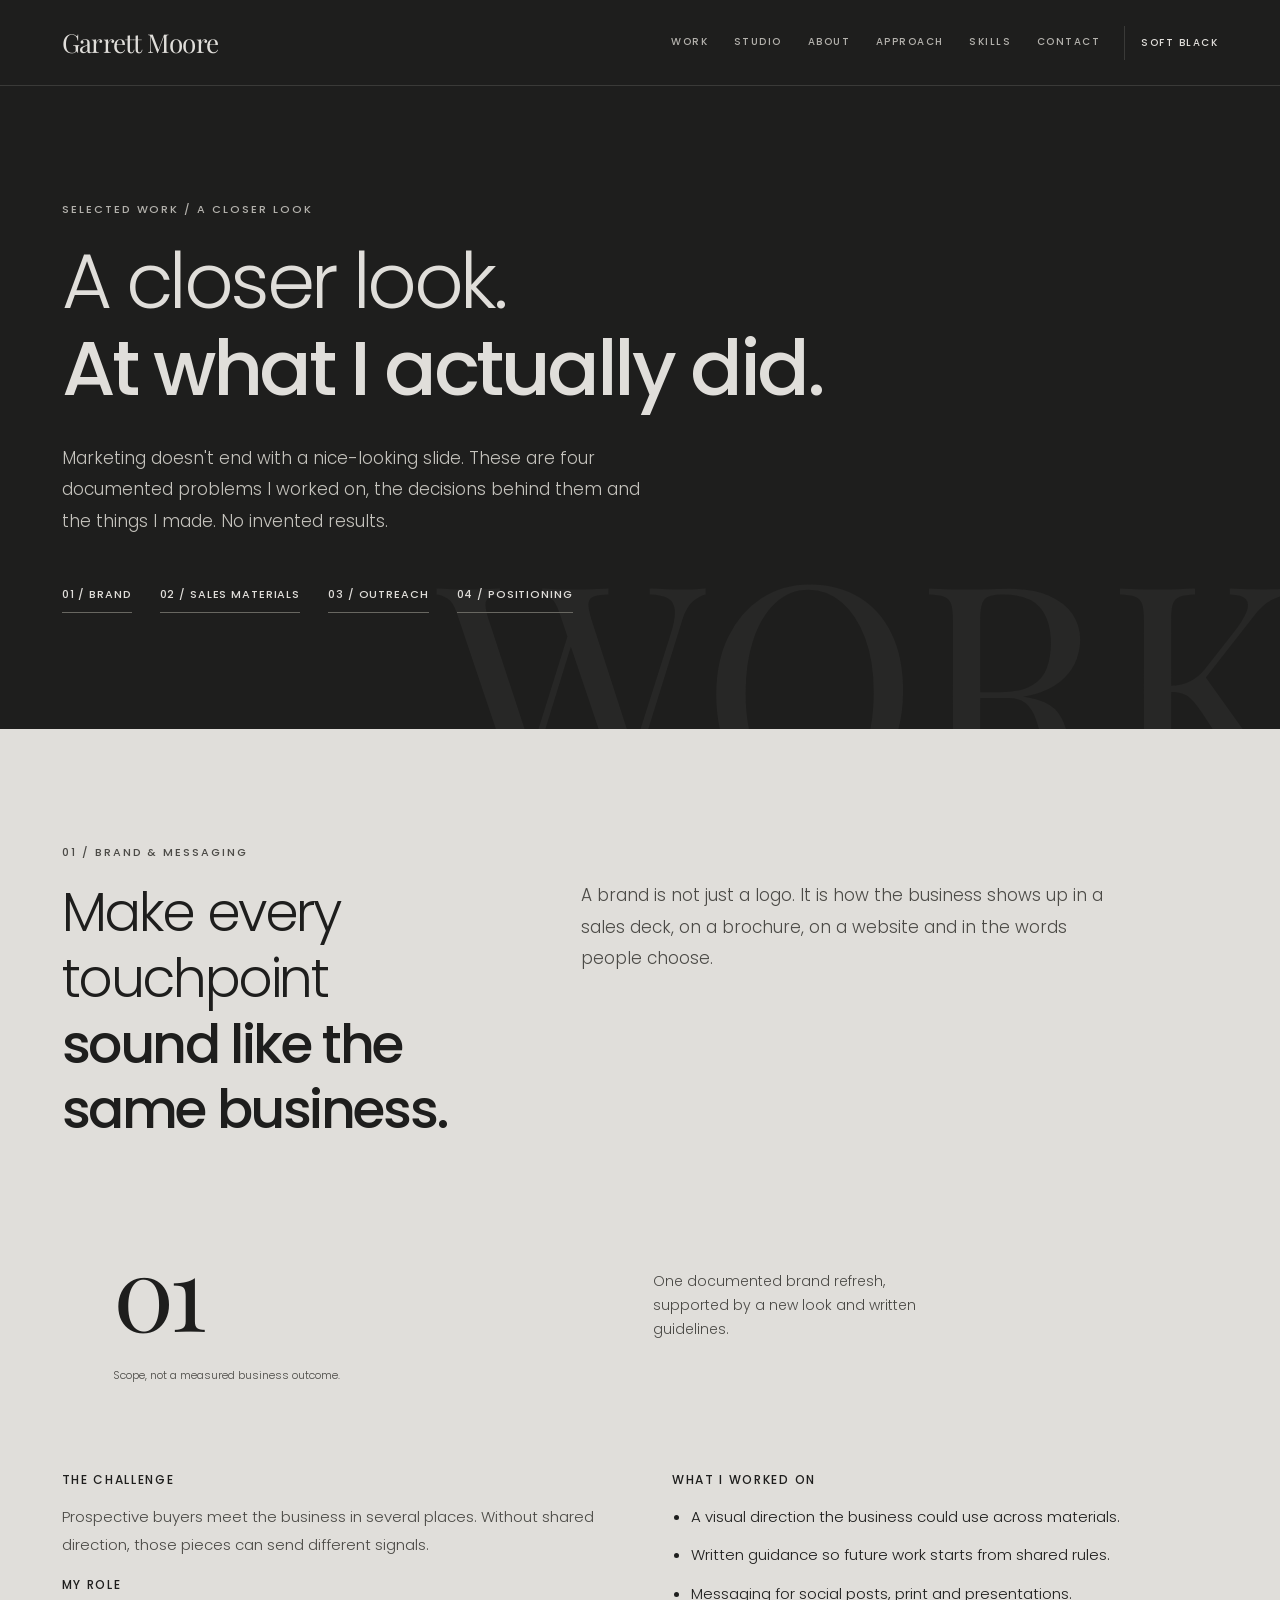
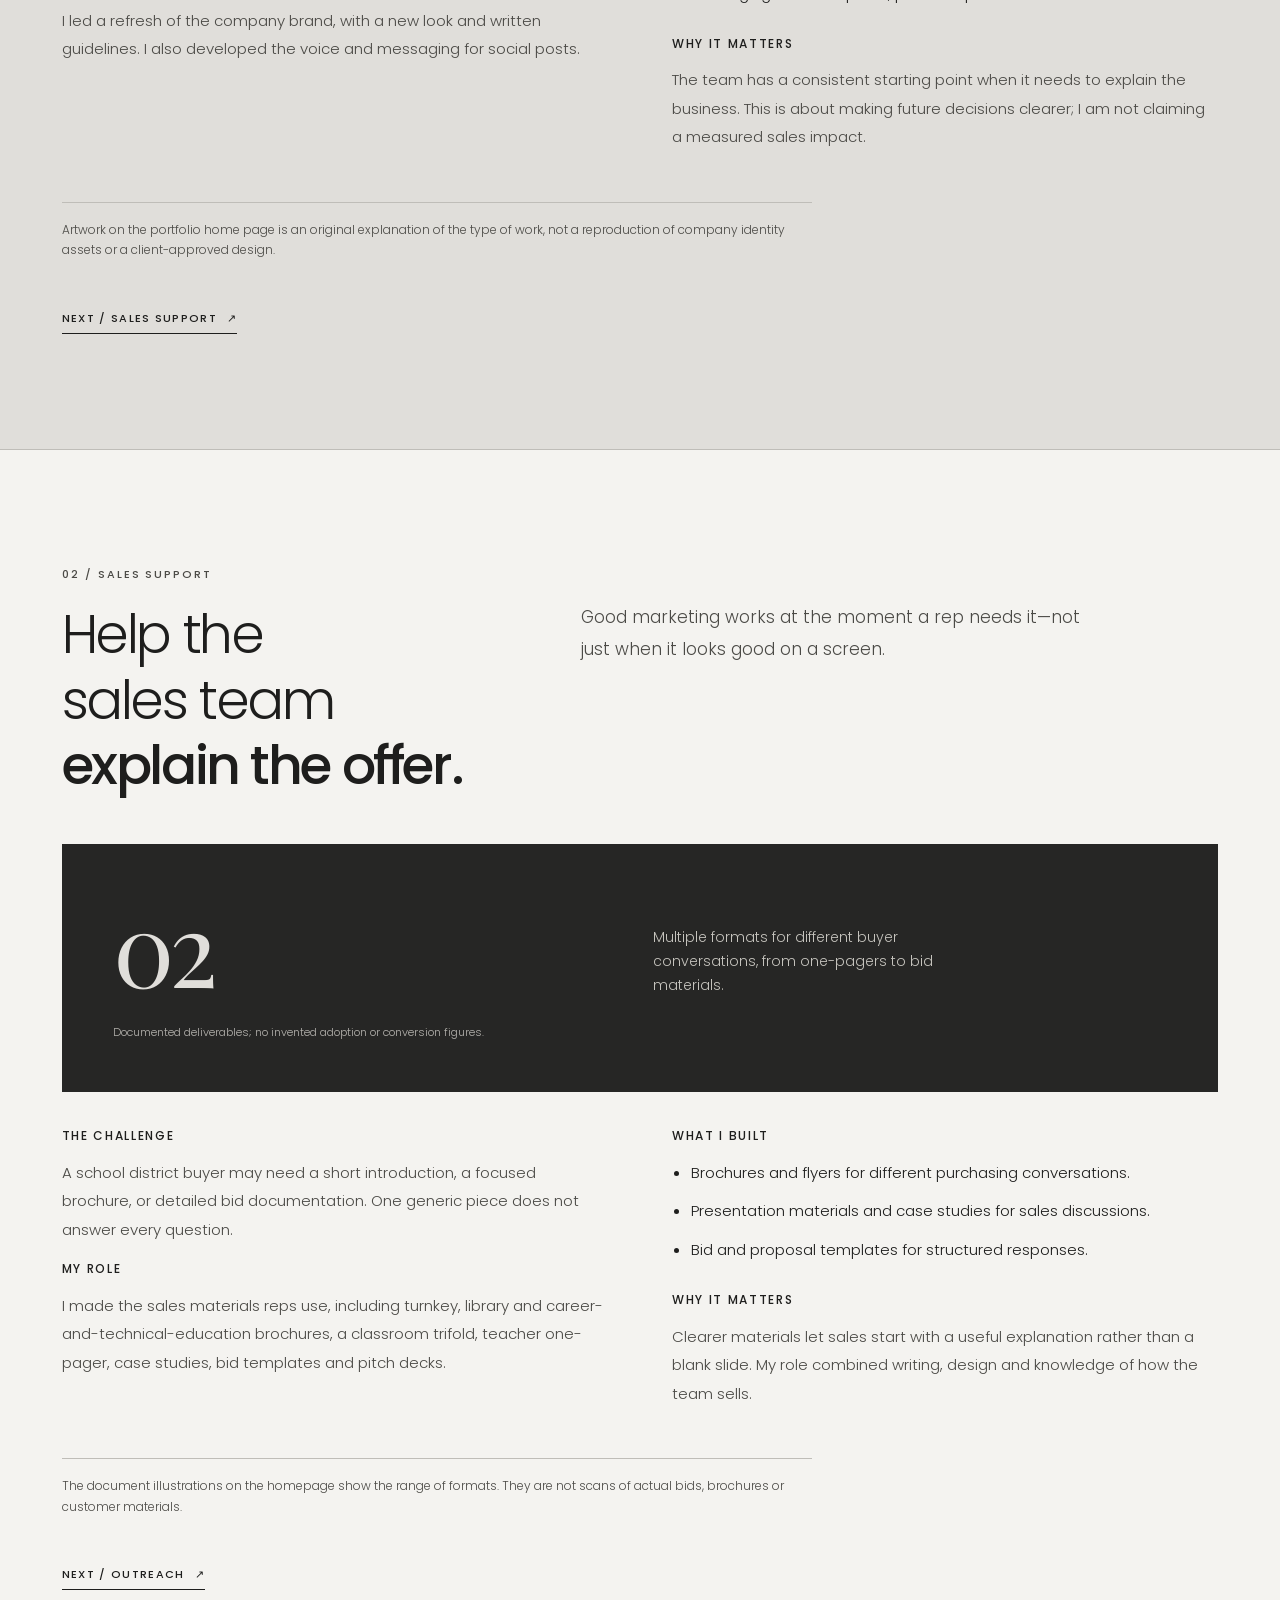
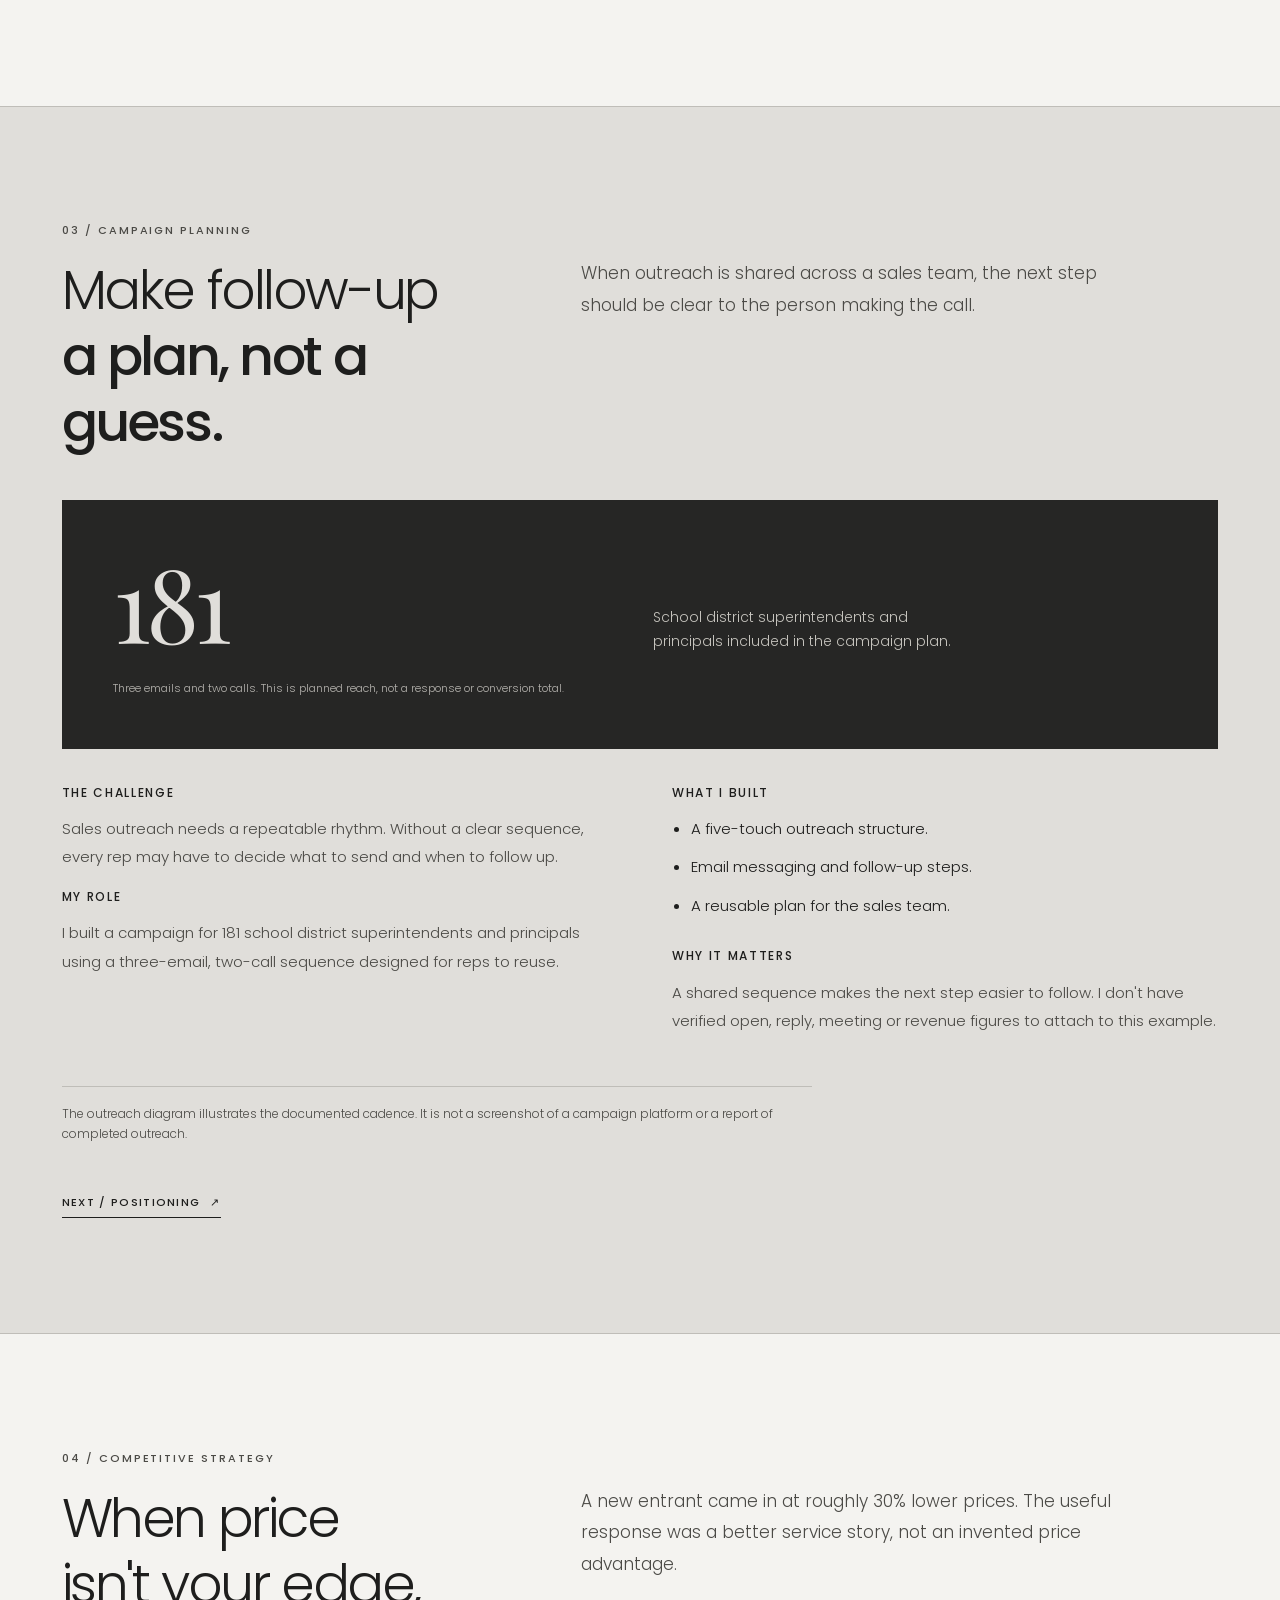
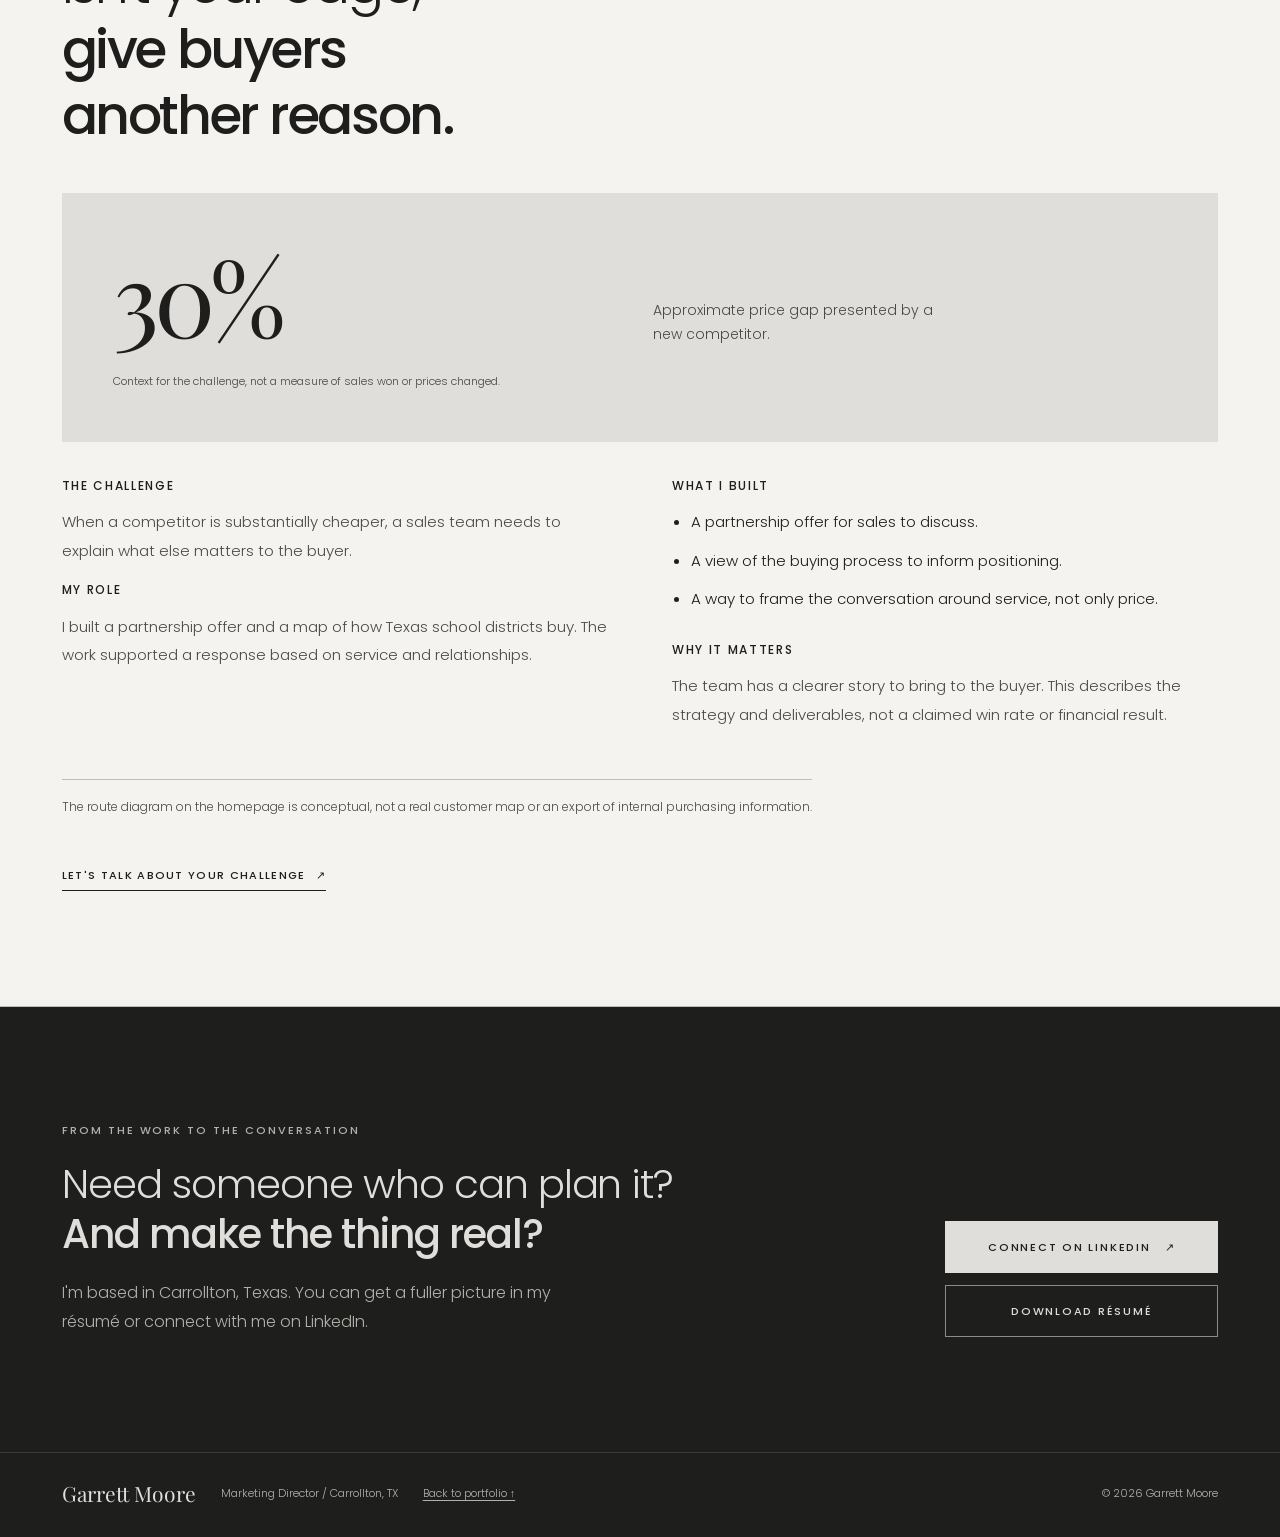
==== commit ac0c805e: "Give the case-study archive matching studio art direction and navigation" ====
--- a/work.html
+++ b/work.html
@@ -19,7 +19,9 @@
   <link rel="preconnect" href="https://fonts.gstatic.com" crossorigin>
   <link href="https://fonts.googleapis.com/css2?family=Playfair+Display:wght@400&amp;family=Poppins:wght@300;400;500&amp;display=swap" rel="stylesheet">
   <link rel="stylesheet" href="styles.css">
+  <link rel="stylesheet" href="studio.css">
   <script src="main.js" defer></script>
+  <script src="studio.js" defer></script>
 </head>
 <body class="work-page">
   <a class="skip-link" href="#main">Skip to main content</a>
@@ -29,6 +31,7 @@
       <a class="wordmark" href="./" aria-label="Garrett Moore, return to home">Garrett <span>Moore</span></a>
       <nav class="site-nav" aria-label="Main navigation">
         <a href="./#work">Work</a>
+        <a href="./#studio">Studio</a>
         <a href="./#about">About</a>
         <a href="./#approach">Approach</a>
         <a href="./#skills">Skills</a>
@@ -38,12 +41,13 @@
     </div>
   </header>
   <main id="main">
+    <div class="reading-progress" aria-hidden="true"><span id="reading-progress-bar"></span></div>
     <!-- INTRO: what the reader will find and what evidence is not claimed. -->
     <section class="work-hero">
       <div class="container">
         <p class="eyebrow">Selected work / A closer look</p>
-        <h1>The work behind<br><strong>the work.</strong></h1>
-        <p>A good marketing idea has to survive the handoff. These are four documented examples of problems I worked on, what I made, and how the work was meant to help. I've left out results I can't verify.</p>
+        <h1>A closer look.<br><strong>At what I actually did.</strong></h1>
+        <p>Marketing doesn't end with a nice-looking slide. These are four documented problems I worked on, the decisions behind them and the things I made. No invented results.</p>
         <nav class="work-index" aria-label="Jump to a case study">
           <a href="#brand-refresh">01 / Brand</a>
           <a href="#sales-enablement">02 / Sales materials</a>
--- a/styles.css
+++ b/styles.css
@@ -206,7 +206,7 @@
 .case-grid-editorial .case-card { --card-pad: clamp(26px, 3vw, 42px); padding: var(--card-pad); }
 .case-grid-editorial .case-card:first-child { grid-column: 1 / -1; display: grid; grid-template-columns: minmax(0,1.05fr) minmax(0,.95fr); gap: 0 46px; }
 .case-grid-editorial .case-card:first-child .case-top { grid-column: 1 / -1; }
-.case-grid-editorial .case-card:first-child .case-art { grid-column: 1; grid-row: 2 / 5; margin-bottom: 14px; min-height: 365px; aspect-ratio: auto; }
+.case-grid-editorial .case-card:first-child .case-art { grid-column: 1; grid-row: 2 / 5; margin-inline: 0; margin-bottom: 14px; min-height: 365px; aspect-ratio: auto; }
 .case-grid-editorial .case-card:first-child h3 { grid-column: 2; grid-row: 2; align-self: end; padding-top: 32px; margin: 0 0 12px; font-size: clamp(24px, 2.6vw, 38px); }
 .case-grid-editorial .case-card:first-child .case-details { grid-column: 2; grid-row: 3; }
 .case-grid-editorial .case-card:first-child .case-illustration-note { grid-column: 1; grid-row: 5; }
--- a/studio.css
+++ b/studio.css
@@ -0,0 +1,205 @@
+/* G OS / STUDIO EDITION
+   Original editorial interactions. No images, libraries, web fonts or dependencies added here.
+   The working-desk visual and console are portfolio studies, not claimed client deliverables. */
+
+/* Roving gold line indicates reading position without blocking the interface. */
+.reading-progress { position: fixed; top: 0; left: 0; right: 0; z-index: 80; height: 2px; pointer-events: none; }
+.reading-progress span { display: block; height: 100%; width: 0; background: #bfa06a; }
+html:has(.reading-progress) { scroll-padding-top: 25px; }
+.hero-v3 { position: relative; isolation: isolate; overflow: hidden; }
+.hero-v3::before { content:""; pointer-events:none; position:absolute; inset:0; background: repeating-linear-gradient(90deg, transparent 0, transparent calc(25% - 1px), rgba(224,222,218,.05) calc(25% - 1px), rgba(224,222,218,.05) 25%); mask-image:linear-gradient(to bottom,rgba(0,0,0,.8),transparent 90%); }
+.hero-v3 .hero-grid { grid-template-columns: minmax(0,1.04fr) minmax(330px, .96fr); padding-block: clamp(100px,11vw,155px); gap: clamp(35px,5vw,85px); }
+.hero-v3 .hero-copy { position:relative; z-index: 1; }
+.hero-v3 .eyebrow { margin-bottom: 28px; }
+.hero-v3 h1 { max-width: 850px; font-size: clamp(44px,5.4vw,76px); line-height:1.13; letter-spacing:-.057em; text-wrap:balance; margin-bottom: 35px; }
+.hero-v3 h1 strong { font-weight:500; }
+.hero-v3 .hero-lead { max-width: 500px; font-size: clamp(16px,1.6vw,19px); line-height:1.85; }
+.hero-v3 .hero-meta { letter-spacing:.05em; }
+.hero-v3 .hero-meta::before { content:""; display:block; margin-bottom:16px; height:1px; width: 75px; background:#8b744d; }
+.hero-v3 .button { min-height: 55px; }
+
+/* PHYSICAL TYPOGRAPHY OBJECT / paper-in-space, composed with CSS only. */
+.folio-desk { --dx:0px; --dy:0px; position:relative; width:100%; aspect-ratio: 1 / 1.07; max-width:570px; justify-self:end; isolation:isolate; }
+.desk-coordinate { position:absolute; z-index:6; font:500 9px/1.5 var(--sans); letter-spacing:.2em; color:#9a988f; }
+.desk-coordinate-top { top:-17px; left:5%; }
+.desk-coordinate-bottom { bottom:-17px; right:0; }
+.desk-guides { position:absolute; inset: 8% 4% 6%; opacity:.35; background:linear-gradient(90deg,transparent calc(50% - .5px),#696762 calc(50% - .5px),#696762 50%,transparent 50%),linear-gradient(transparent calc(50% - .5px),#696762 calc(50% - .5px),#696762 50%,transparent 50%); border:1px solid #55534f; }
+.desk-guides::before,.desk-guides::after { content:""; position:absolute; width:17px; height:17px; border:1px solid #a98b5b; }
+.desk-guides::before { top:-9px; left:-9px; border-right:0; border-bottom:0; }.desk-guides::after { right:-9px; bottom:-9px; border-top:0; border-left:0; }
+.desk-paper { position:absolute; display:flex; flex-direction:column; overflow:hidden; box-shadow:none; transition: transform 550ms cubic-bezier(.2,.65,.3,1),background-color 250ms ease; }
+.desk-paper-back { top:12%; left:3%; width:76%; height:69%; padding:6% 5%; transform:rotate(-7deg); border:1px solid #74726d; background:#d0cec9; color:#1e1e1d; z-index:1; }
+.desk-paper-back span { font-size:9px; font-weight:500; letter-spacing:.15em; }
+.desk-paper-back b { margin:auto 0; font:300 clamp(22px,3vw,39px)/1.15 var(--sans); letter-spacing:-.045em; }
+.desk-paper-back i { font:400 27px/1 var(--display); font-style:normal; align-self:flex-end; }
+.desk-paper-mid { right:0; top:10%; width:60%; height:71%; z-index:2; padding:7% 7% 8%; background:#444440; color:#e0deda; transform:rotate(7deg); }
+.desk-paper-kicker,.desk-paper-foot { font:500 8px/1.5 var(--sans); letter-spacing:.13em; }
+.desk-paper-mid .desk-paper-line { height:1px; margin-top:19%; background:#908e87; display:block; width:100%; }
+.desk-paper-mid .desk-paper-line.short { width:58%; }
+.desk-paper-foot { margin-top:auto; opacity:.65; }
+.desk-paper-front { left:18%; top:25%; width:66%; height:66%; z-index:3; background:#f4f3f0; color:#1e1e1d; padding:6%; transform:translate(var(--dx),var(--dy)) rotate(-1.3deg); }
+.desk-front-label { font:500 8px/1.4 var(--sans); letter-spacing:.18em; white-space:nowrap; }
+.desk-initials { align-self:center; margin:auto; font:400 clamp(125px,15vw,225px)/.95 var(--display); letter-spacing:-.15em; }
+.desk-initials span { display:inline-block; transform:translateY(.07em); }
+.desk-front-foot { display:flex; justify-content:space-between; gap:8px; padding-top:12px; border-top:1px solid #bfbdb8; font:500 8px/1.3 var(--sans); letter-spacing:.11em; }
+.folio-desk:hover .desk-paper-back { transform:rotate(-10deg) translate(-9px,-10px); }
+.folio-desk:hover .desk-paper-mid { transform:rotate(10deg) translate(9px,-7px); }
+.folio-desk:hover .desk-paper-front { transform:translate(var(--dx),calc(var(--dy) - 9px)) rotate(0); }
+
+/* The hierarchy of the homepage should feel like an editorial volume, not a dashboard. */
+.proof-strip .proof-grid { border-top: 1px solid var(--line); }
+.proof-strip .proof-number { letter-spacing: -.06em; font-size: clamp(43px,5vw,66px); }
+#work .section-heading { display:grid; grid-template-columns:minmax(0,1.2fr) minmax(280px,.8fr); column-gap:60px; align-items:end; }
+#work .section-heading .eyebrow { grid-column:1 / -1; }
+#work .section-heading .section-intro { margin-bottom:4px; }
+#work .statement { font-size:clamp(34px,4.3vw,59px); line-height:1.18; max-width:900px; }
+#work .case-grid-editorial { gap:1px; background:var(--line); border:1px solid var(--line); }
+#work .case-grid-editorial .case-card { border:0; }
+#work .case-card:hover { border-color:transparent; }
+#work .case-art { transition: filter 450ms ease; }
+#work .case-card:hover .case-art { filter:brightness(1.075); }
+#work .case-card h3 { letter-spacing:-.04em; }
+#work .case-library-cta { border-top:0; }
+#work .case-link span,#work .text-link span { display:inline-block; transition:transform .25s ease; }
+#work .case-link:hover span,#work .text-link:hover span { transform:translate(3px,-3px); }
+
+/* INTERACTIVE STUDIO / every panel has content and works without motion. */
+.studio-section { --st-ink:#e0deda; position:relative; background:#1e1e1d; color:var(--st-ink); padding-block:clamp(80px,10vw,145px); }
+.studio-section-heading { display:grid; grid-template-columns: minmax(0,1.3fr) minmax(250px,.55fr); gap:30px 70px; align-items:end; margin-bottom:50px; }
+.studio-section-heading .statement { max-width:800px; font-size:clamp(34px,4.3vw,60px); line-height:1.18; letter-spacing:-.045em; }
+.studio-section-heading > p { max-width:330px; margin-bottom:27px; color:#bdbab3; font-size:15px; line-height:1.8; }
+.studio-section .eyebrow { color:#b3b1ac; }
+.studio-console { display:grid; grid-template-columns:minmax(235px,.34fr) minmax(0,.66fr); min-height: 560px; border:1px solid #55534f; }
+.studio-rail { display:flex; flex-direction:column; background:#262625; border-right:1px solid #55534f; }
+.studio-choice { width:100%; min-height:91px; display:grid; grid-template-columns:35px 1fr 18px; gap:14px; align-items:center; text-align:left; padding:22px 25px; border:0; border-bottom:1px solid #52504c; background:none; color:#b3b1ac; transition:background-color .25s ease,color .25s ease; }
+.studio-choice span { align-self:center; font:400 23px/1 var(--display); color:#aaa7a0; }
+.studio-choice strong { font:500 clamp(13px,1.25vw,16px)/1.5 var(--sans); }
+.studio-choice i { font-style:normal; transition:transform .25s ease; }
+.studio-choice:hover,.studio-choice.is-active { background:#e0deda; color:#1e1e1d; }
+.studio-choice:hover span,.studio-choice.is-active span { color:#1e1e1d; }
+.studio-choice:hover i,.studio-choice.is-active i { transform:translate(3px,-3px); }
+.studio-choice:focus-visible { outline:2px solid #cdb07a; outline-offset:-4px; position:relative; z-index:3; }
+.studio-rail-bottom { margin-top:auto; padding:30px 25px; display:flex; justify-content:space-between; gap:10px; color:#a6a39d; font:500 9px/1.5 var(--sans); letter-spacing:.13em; }
+.studio-screen { min-width:0; background:#e0deda; color:#1e1e1d; }
+.studio-panel { min-height:100%; padding:clamp(22px,3vw,42px); }
+.studio-screen-top { display:flex; justify-content:space-between; gap:12px; font:500 9px/1.5 var(--sans); letter-spacing:.14em; color:#4b4a46; padding-bottom:14px; border-bottom:1px solid #9e9b95; }
+.studio-visual { position:relative; min-height:330px; display:flex; align-items:stretch; overflow:hidden; margin-top:27px; }
+.studio-screen-detail { display:flex; justify-content:space-between; align-items:end; gap:25px; border-top:1px solid #a5a39e; padding-top:24px; }
+.studio-screen-detail h3 { margin:0 0 8px; font:500 clamp(18px,2vw,25px)/1.3 var(--sans); letter-spacing:-.03em; }
+.studio-screen-detail p { max-width:440px; margin:0; color:#4b4a46; font-size:13px; line-height:1.85; font-weight:400; }
+.studio-screen-detail a { min-width:130px; flex:0 0 auto; padding-bottom:5px; border-bottom:1px solid #1e1e1d; text-decoration:none; font:500 9px/1.6 var(--sans); letter-spacing:.08em; text-transform:uppercase; color:#1e1e1d; }
+.studio-screen-detail a:hover { color:#6b4f22; border-color:#6b4f22; }
+.studio-disclosure { max-width:650px; margin:25px 0 0; color:#b3b1ac; font-size:11px; line-height:1.8; }
+.studio-visual-brand { display:grid; grid-template-columns:minmax(0,1fr) 52px; background:#262625; color:#e0deda; }
+.studio-system-display { display:flex; flex-direction:column; justify-content:space-between; padding:28px 33px; }
+.studio-system-small,.studio-system-bottom { font:500 9px/1.5 var(--sans); letter-spacing:.13em; color:#b3b1ac; }
+.studio-system-big { margin:auto 0; font:300 clamp(52px,7vw,91px)/.99 var(--sans); letter-spacing:-.07em; }
+.studio-system-big strong { font-weight:500; }
+.studio-system-swatches { display:grid; grid-template-rows:repeat(4,1fr); }
+.studio-system-swatches i:nth-child(1){background:#f4f3f0}.studio-system-swatches i:nth-child(2){background:#a5a39e}.studio-system-swatches i:nth-child(3){background:#6b6a66}.studio-system-swatches i:nth-child(4){background:#a98b5b}
+.studio-visual-sales { display:flex; align-items:center; justify-content:center; background:#cbc9c4; padding:25px 9px; }
+.studio-visual-sales > div { position:relative; display:flex; flex-direction:column; gap:16px; padding:22px; width:31%; min-height:230px; background:#f4f3f0; border:1px solid #bfbdb8; }
+.studio-visual-sales .studio-sales-two { min-height:280px; transform:translateY(-10px) rotate(2deg); background:#1e1e1d; color:#e0deda; margin-inline:-13px; z-index:2; }
+.studio-visual-sales .studio-sales-three { min-height:243px; transform:translateY(12px) rotate(-3deg); }
+.studio-visual-sales small { font:500 8px/1.6 var(--sans); letter-spacing:.12em; }
+.studio-visual-sales b { margin:30px 0 auto; font:300 clamp(18px,3vw,40px)/1.17 var(--sans); letter-spacing:-.045em; }
+.studio-visual-sales i { display:block; height:1px; background:currentColor; opacity:.5; }
+.studio-visual-sales i:last-child { width:60%; }
+.studio-visual-digital { background:#353532; align-items:center; padding:30px clamp(19px,3.5vw,40px); }
+.studio-browser { border:1px solid #a5a39e; background:#e0deda; color:#1e1e1d; width:100%; max-width:560px; margin:auto; }
+.studio-browser-top { display:flex; gap:5px; align-items:center; padding:11px 14px; border-bottom:1px solid #bfbdb8; }
+.studio-browser-top span { width:5px; height:5px; border:1px solid #6b6a66; }
+.studio-browser-top b { margin-left:auto; font:500 8px/1.5 var(--sans); letter-spacing:.08em; }
+.studio-browser-body { padding:27px; display:flex; flex-direction:column; min-height:230px; }
+.studio-browser-body > span { font:500 9px/1.5 var(--sans); letter-spacing:.17em; }
+.studio-browser-body > strong { font:300 clamp(35px,5vw,60px)/1.1 var(--sans); letter-spacing:-.05em; margin:14px 0 auto; }
+.studio-browser-chips { display:flex; flex-wrap:wrap; gap:8px; margin-top:25px; }
+.studio-browser-chips i { font:500 9px/1.4 var(--sans); font-style:normal; border:1px solid #87857f; padding:6px 10px; }
+.studio-visual-events { background: #cdccc7; display:grid; grid-template-columns:minmax(0,1fr) minmax(120px,.3fr); gap:0; }
+.studio-event-plan { position:relative; min-width:0; margin:23px; border:1px dashed #6b6a66; background-color:#e0deda; background-image:linear-gradient(to right,rgba(30,30,29,.08) 1px,transparent 1px),linear-gradient(to bottom,rgba(30,30,29,.08) 1px,transparent 1px); background-size:22px 22px; display:flex; flex-direction:column; justify-content:space-between; padding:18px; }
+.studio-event-back { font:500 9px/1.6 var(--sans); letter-spacing:.12em; }
+.studio-event-zone { width:70%; margin:auto; padding:26px; border:1px solid #1e1e1d; background:#262625; color:#e0deda; font:300 clamp(16px,2vw,26px)/1.5 var(--sans); }
+.studio-event-zone strong { font-weight:500; }
+.studio-event-track { display:flex; justify-content:space-between; flex-wrap:wrap; gap:10px; font:500 8px/1.5 var(--sans); letter-spacing:.07em; }
+.studio-event-stat { background:#262625; color:#e0deda; display:flex; flex-direction:column; justify-content:center; align-items:center; text-align:center; gap:13px; }
+.studio-event-stat b { font:400 clamp(48px,6vw,90px)/1 var(--display); letter-spacing:-.065em; }
+.studio-event-stat b span { font:400 .48em/1 var(--display); vertical-align:top; }
+.studio-event-stat small { font:500 9px/1.5 var(--sans); letter-spacing:.15em; color:#b3b1ac; }
+.portrait-v3 { position:relative; background:#262625; color:#e0deda; }
+.portrait-v3::before { content:""; position:absolute; inset:15px; border:1px solid #52524e; pointer-events:none; }
+.portrait-v3 .portrait-initials { font-size:clamp(100px,13vw,210px); color:#e0deda; }
+.portrait-index,.portrait-aside { position:relative; z-index:1; color:#b3b1ac; font:500 9px/1.6 var(--sans); letter-spacing:.16em; text-transform:uppercase; }
+.portrait-index { padding-top:10px; }
+.portrait-aside { align-self:end; }
+.portrait-v3 .portrait-caption { color:#b3b1ac; }
+.work-page .work-hero { position:relative; overflow:hidden; }
+.work-page .work-hero::before { position:absolute; content:"WORK"; pointer-events:none; font:400 clamp(180px,23vw,400px)/1 var(--display); color:rgba(224,222,218,.045); right:-.07em; bottom:-.32em; }
+.work-page .story { position:relative; }
+.work-page .story-heading h2 { text-wrap:balance; }
+.work-page .story:nth-child(3n) .story-proof { background:#e0deda; color:#1e1e1d; }
+.work-page .story:nth-child(3n) .story-proof p,.work-page .story:nth-child(3n) .story-proof small { color:#4b4a46; }
+.work-page .work-index { position:relative; }
+@media (hover:hover) and (pointer:fine) {
+  .desk-paper-front { will-change:transform; }
+}
+@media (max-width:1120px) {
+  .hero-v3 .hero-grid { grid-template-columns: minmax(0,1fr) minmax(280px,.85fr); }
+  .desk-initials { font-size:clamp(90px,14vw,180px); }
+  .studio-section-heading { grid-template-columns:minmax(0,1fr) minmax(220px,.6fr); }
+}
+@media (max-width:830px) {
+  .hero-v3 .hero-grid { grid-template-columns:1fr; padding-block:80px 100px; }
+  .hero-v3 .hero-copy { max-width:760px; }
+  .hero-v3 h1 { font-size:clamp(42px,8vw,70px); }
+  .folio-desk { justify-self:center; width:min(100%,540px); aspect-ratio:1.2; }
+  .desk-initials { font-size:clamp(115px,26vw,185px); }
+  #work .section-heading { grid-template-columns:1fr; }
+  .studio-console { grid-template-columns:1fr; }
+  .studio-rail { border-right:0; border-bottom:1px solid #55534f; display:grid; grid-template-columns:repeat(2,minmax(0,1fr)); }
+  .studio-choice { border-right:1px solid #52504c; min-height:75px; }
+  .studio-rail-bottom { grid-column:1 / -1; padding:14px 25px; }
+  .studio-section-heading { grid-template-columns:1fr; gap:0; }
+  .studio-section-heading > p { max-width:620px; margin:0; }
+}
+@media (max-width:570px) {
+  .hero-v3 h1 { font-size:clamp(39px,10.3vw,55px); }
+  .hero-v3 .hero-grid { gap:50px; padding-top:72px; }
+  .folio-desk { width:100%; aspect-ratio:1 / 1.05; }
+  .desk-initials { font-size:clamp(98px,26vw,165px); }
+  .desk-paper-mid,.desk-paper-front { padding:6%; }
+  .desk-paper-back span { font-size:7px; }
+  .desk-front-label,.desk-front-foot { font-size:6px; }
+  .desk-paper-back b { font-size:clamp(19px,5vw,28px); }
+  .studio-console { min-height:0; }
+  .studio-choice { min-height:72px; grid-template-columns:22px 1fr; gap:8px; padding:15px 12px; }
+  .studio-choice span { font-size:18px; }
+  .studio-choice strong { font-size:12px; }
+  .studio-choice i { display:none; }
+  .studio-screen-top { flex-wrap:wrap; font-size:8px; }
+  .studio-panel { padding:20px; }
+  .studio-visual { min-height:250px; }
+  .studio-visual-sales > div { min-height:185px; padding:12px; }
+  .studio-visual-sales .studio-sales-two { min-height:205px; margin-inline:-8px; }
+  .studio-visual-sales .studio-sales-three { min-height:190px; }
+  .studio-visual-sales b { font-size:clamp(15px,4.2vw,23px); }
+  .studio-visual-events { grid-template-columns:minmax(0,1fr) 100px; }
+  .studio-event-plan { margin:10px; padding:9px; }
+  .studio-event-zone { width:88%; padding:14px; }
+  .studio-event-stat b { font-size:55px; }
+  .studio-screen-detail { flex-direction:column; align-items:flex-start; }
+  .studio-screen-detail a { align-self:flex-start; }
+  .studio-system-big { font-size:clamp(43px,12vw,72px); }
+  .studio-system-display { padding:20px; }
+  .studio-system-swatches { width:35px; }
+}
+@media (prefers-reduced-motion:reduce) {
+  .folio-desk .desk-paper,.studio-choice,.studio-choice i { transition:none!important; transform:none!important; }
+  .folio-desk:hover .desk-paper { transform:none!important; }
+  .reading-progress { display:none; }
+  #work .case-art { transition:none; }
+}
+@media print {
+  .reading-progress,.folio-desk,.studio-section,.desk-coordinate { display:none!important; }
+  .hero-v3 .hero-grid { display:block; padding-block:24px; }
+  .hero-v3::before,.work-page .work-hero::before { display:none; }
+  .hero-v3 .hero-lead { color:#222!important; }
+}
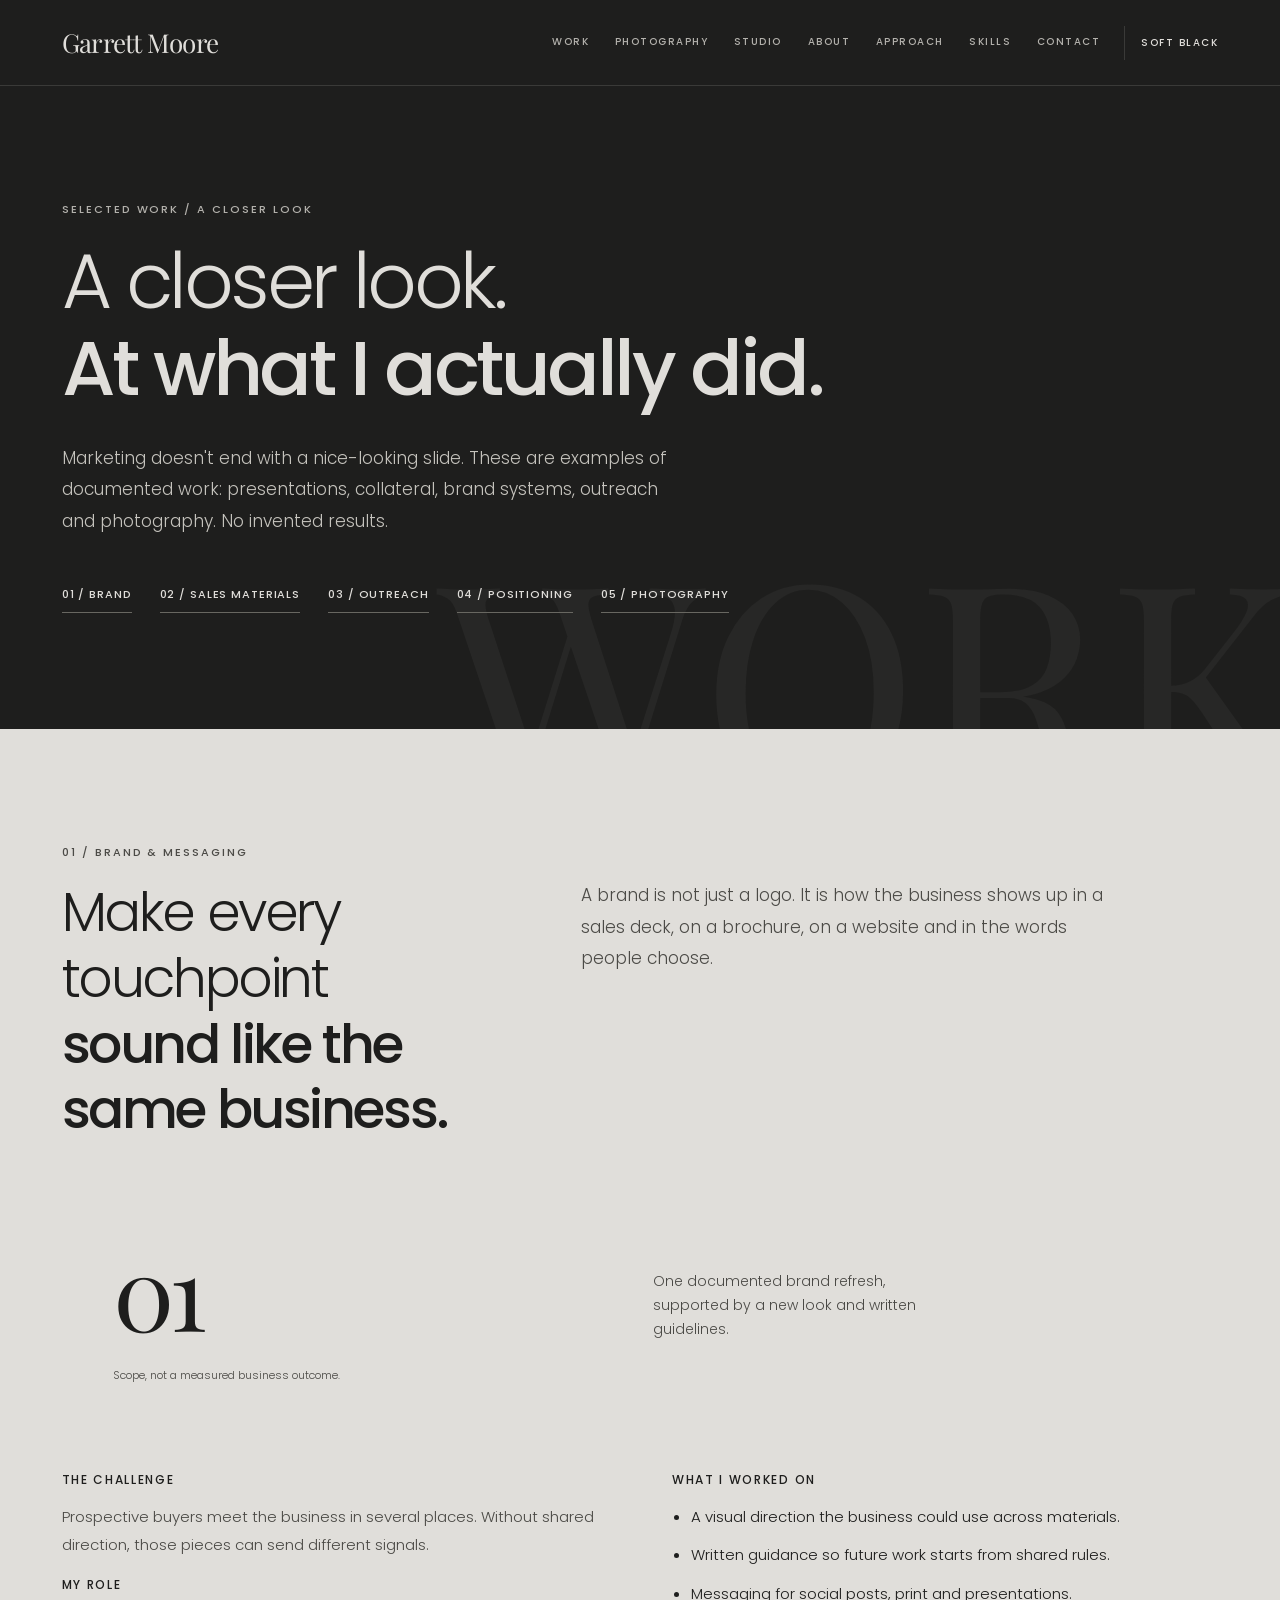
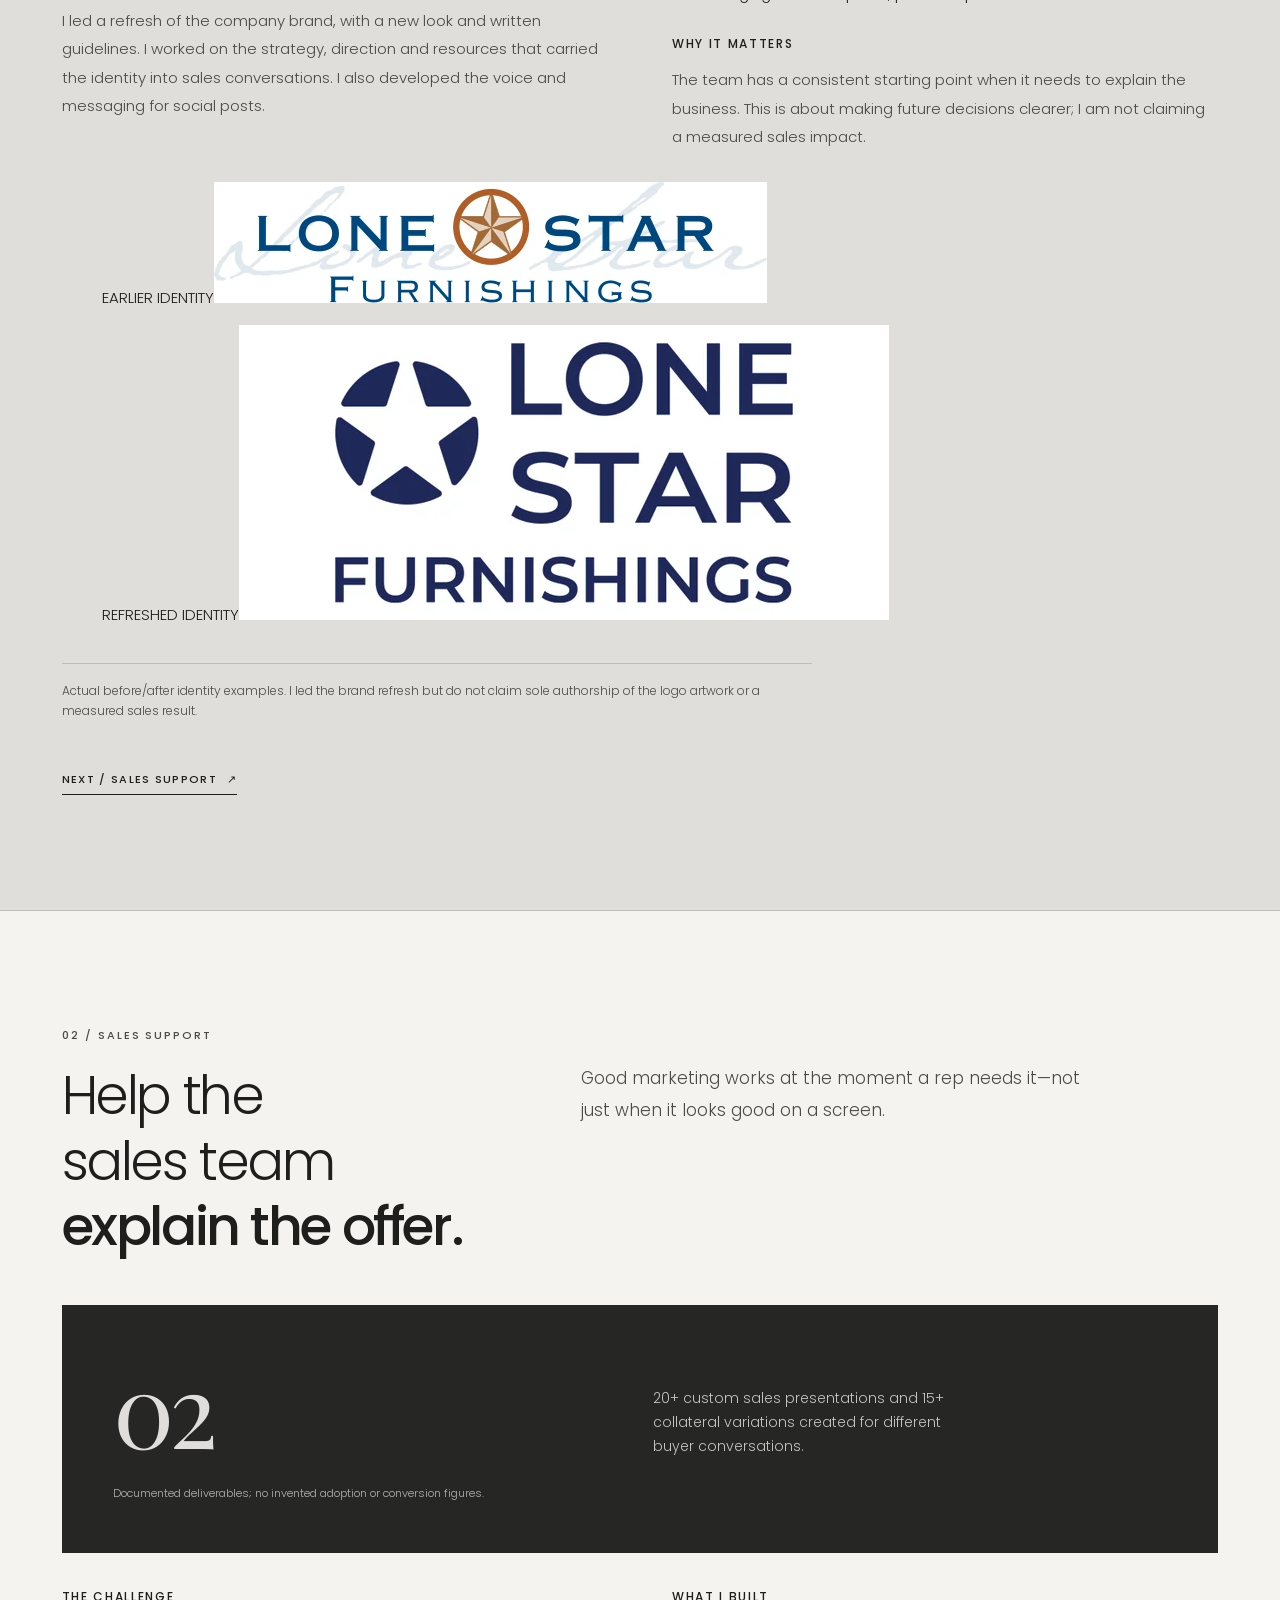
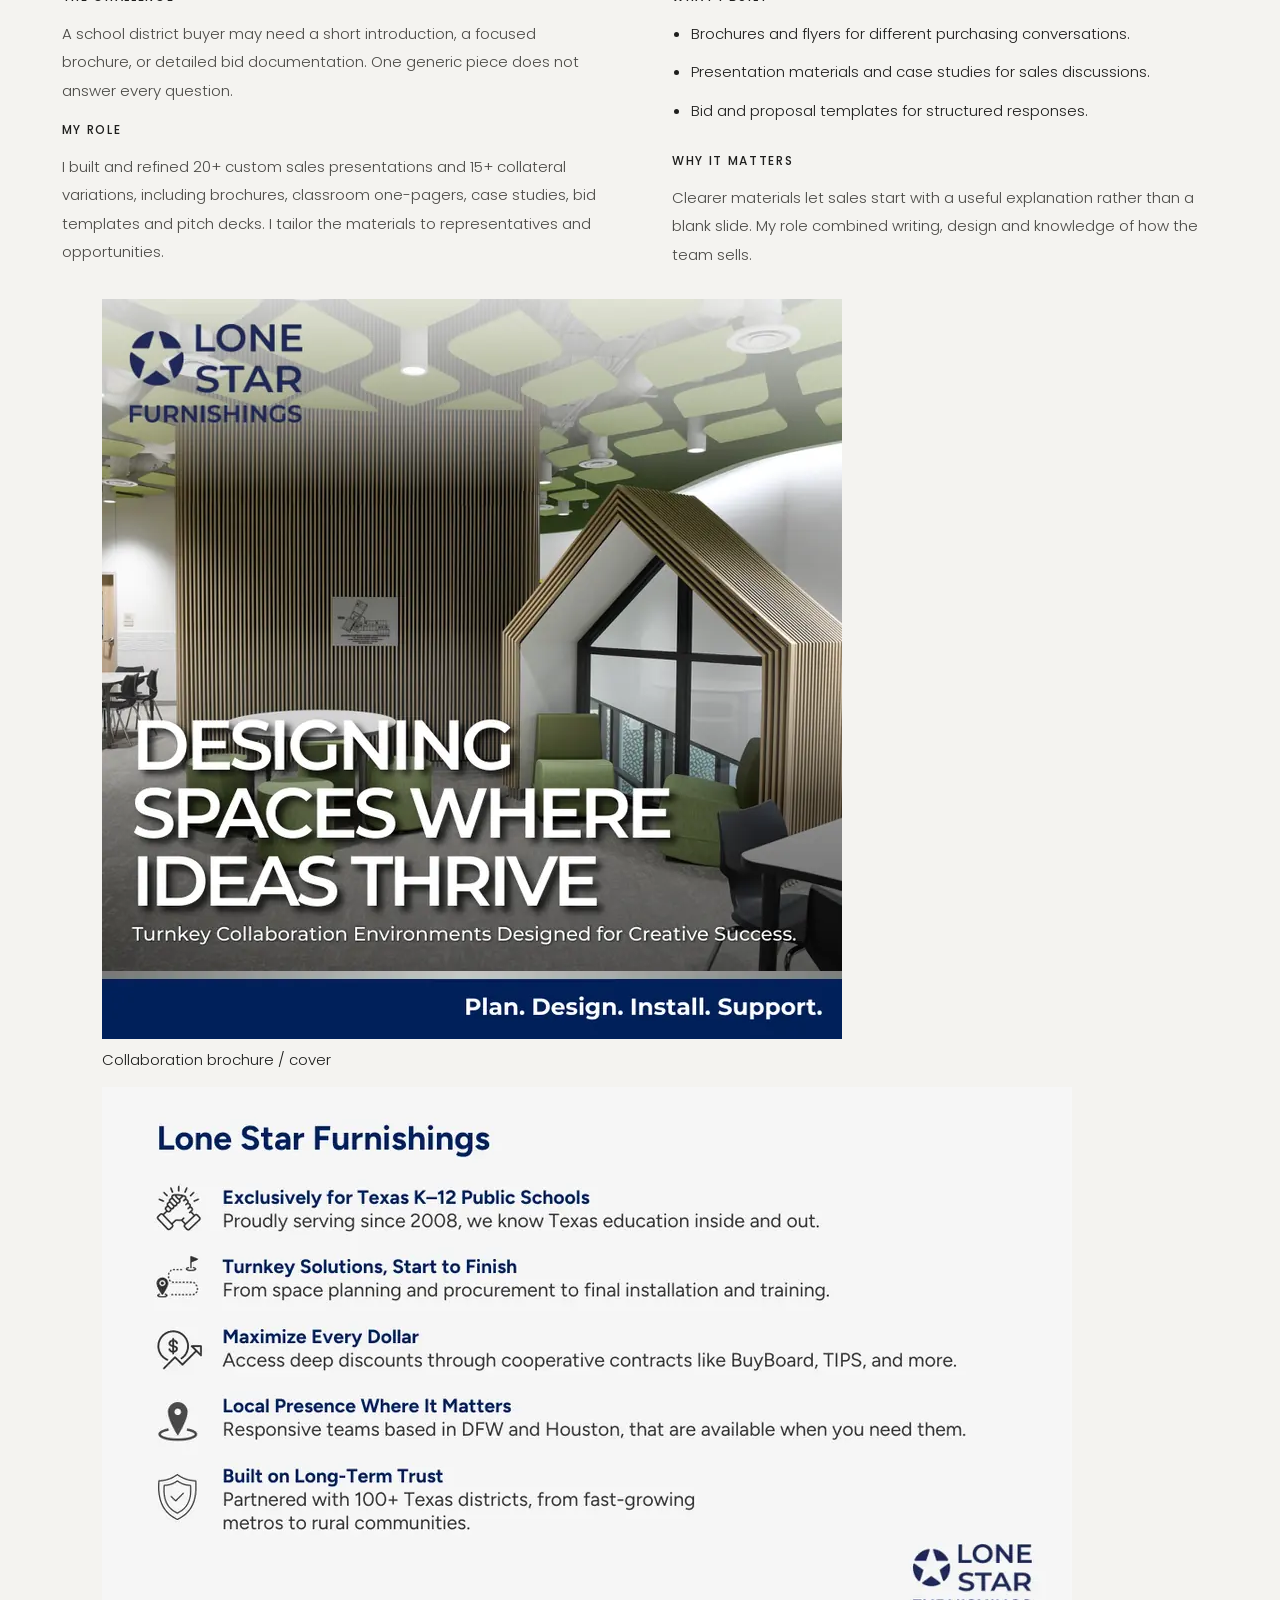
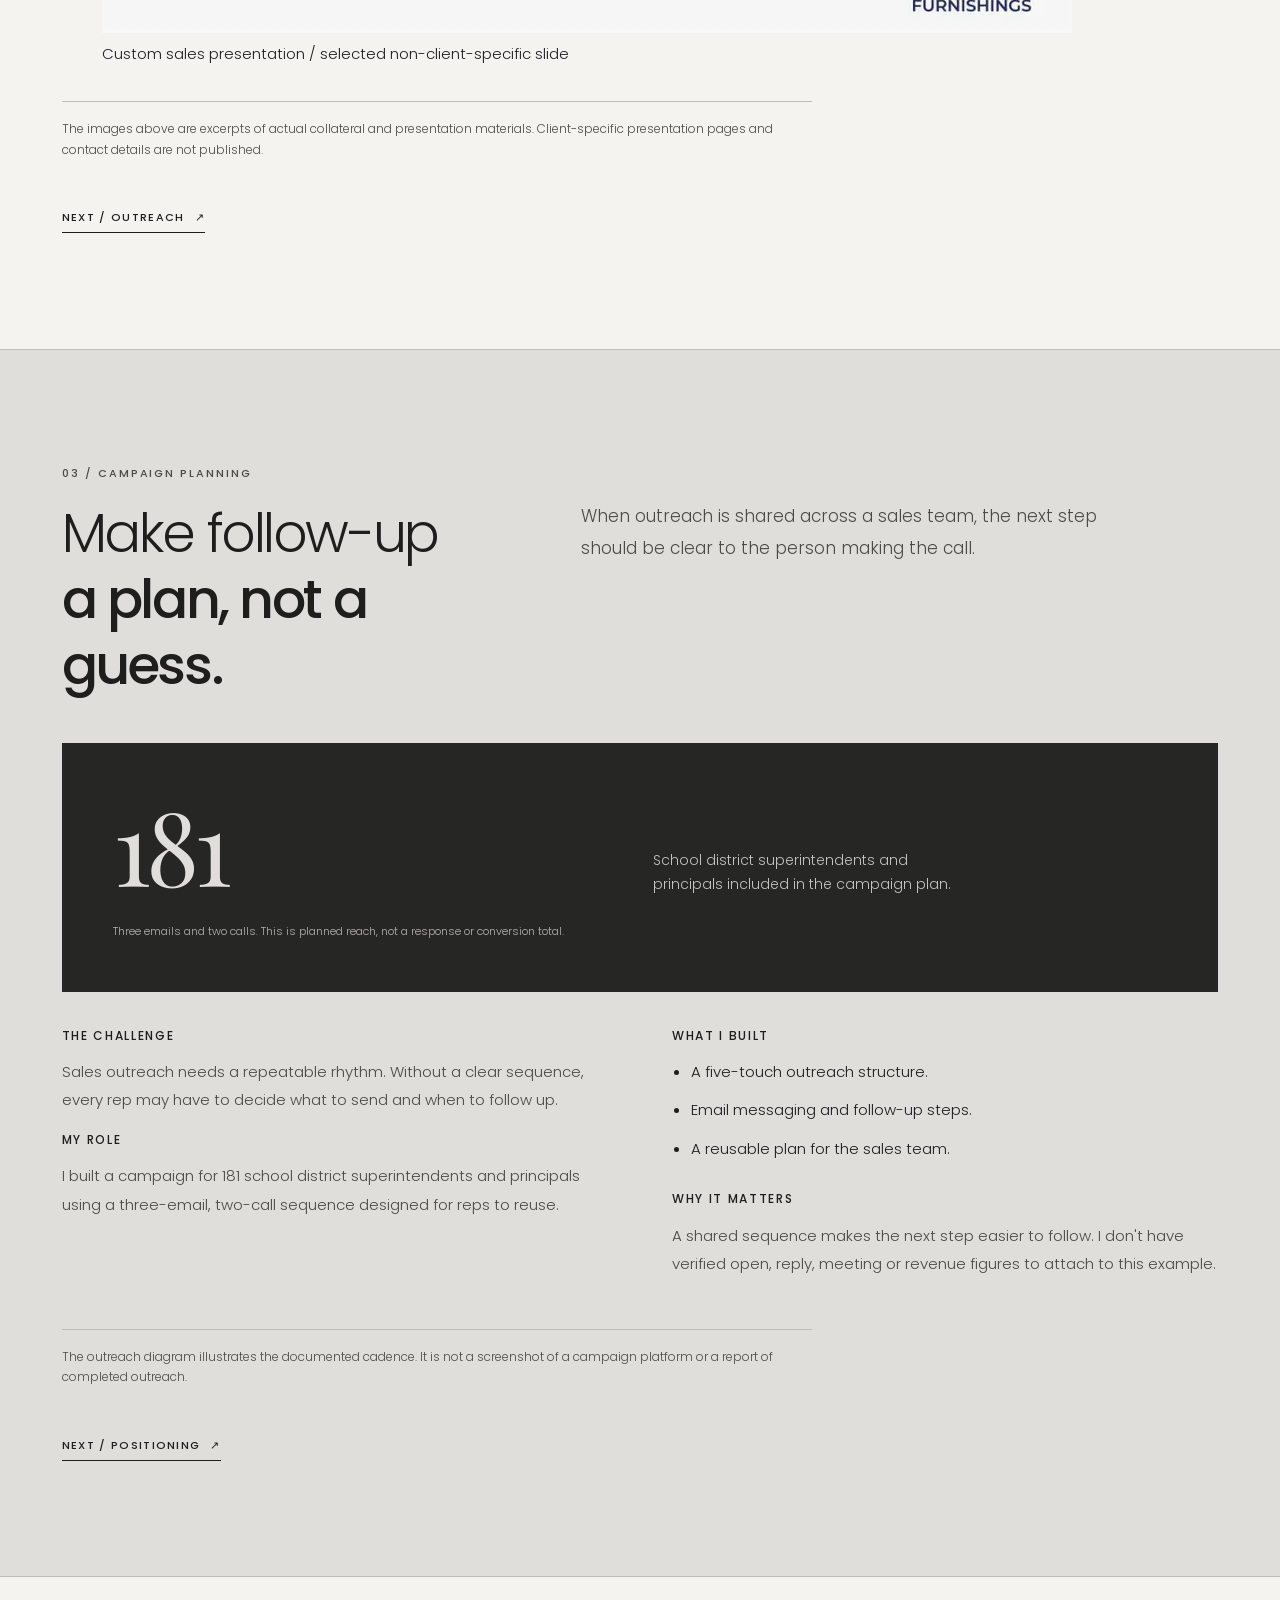
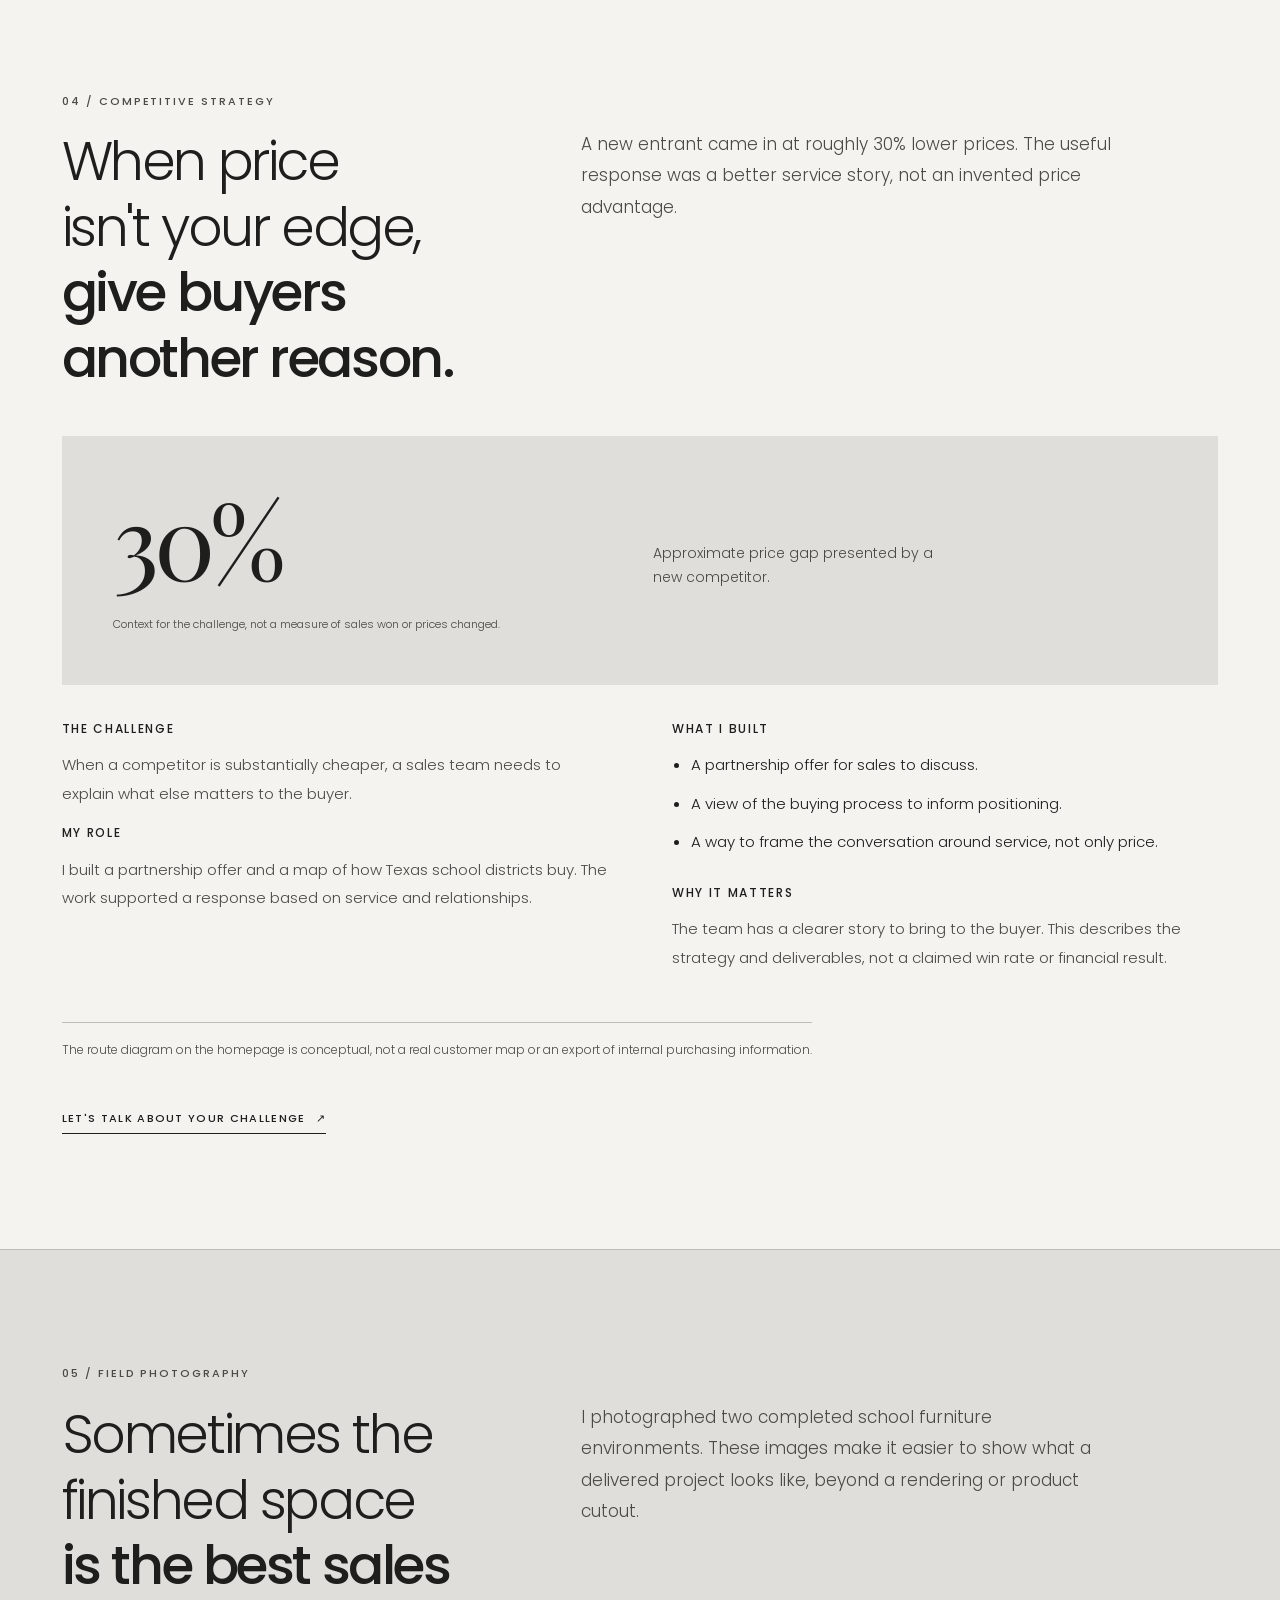
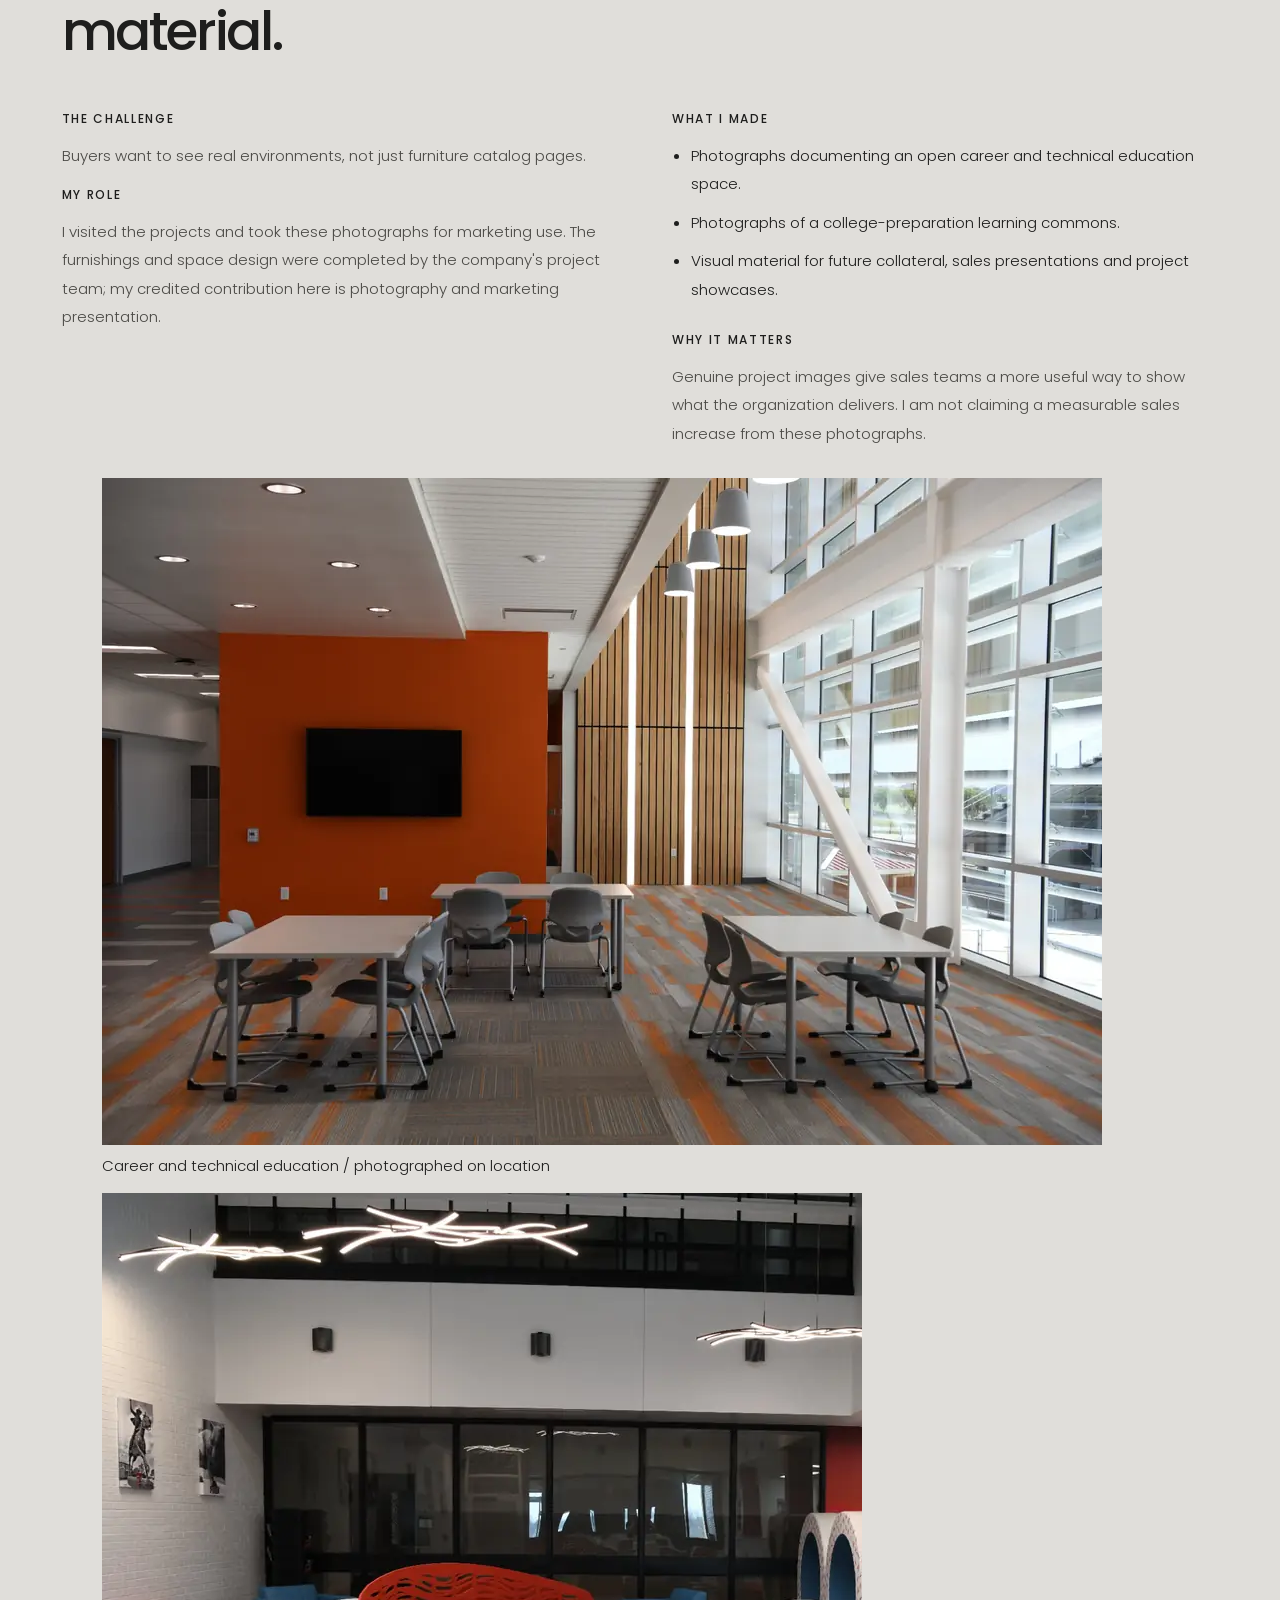
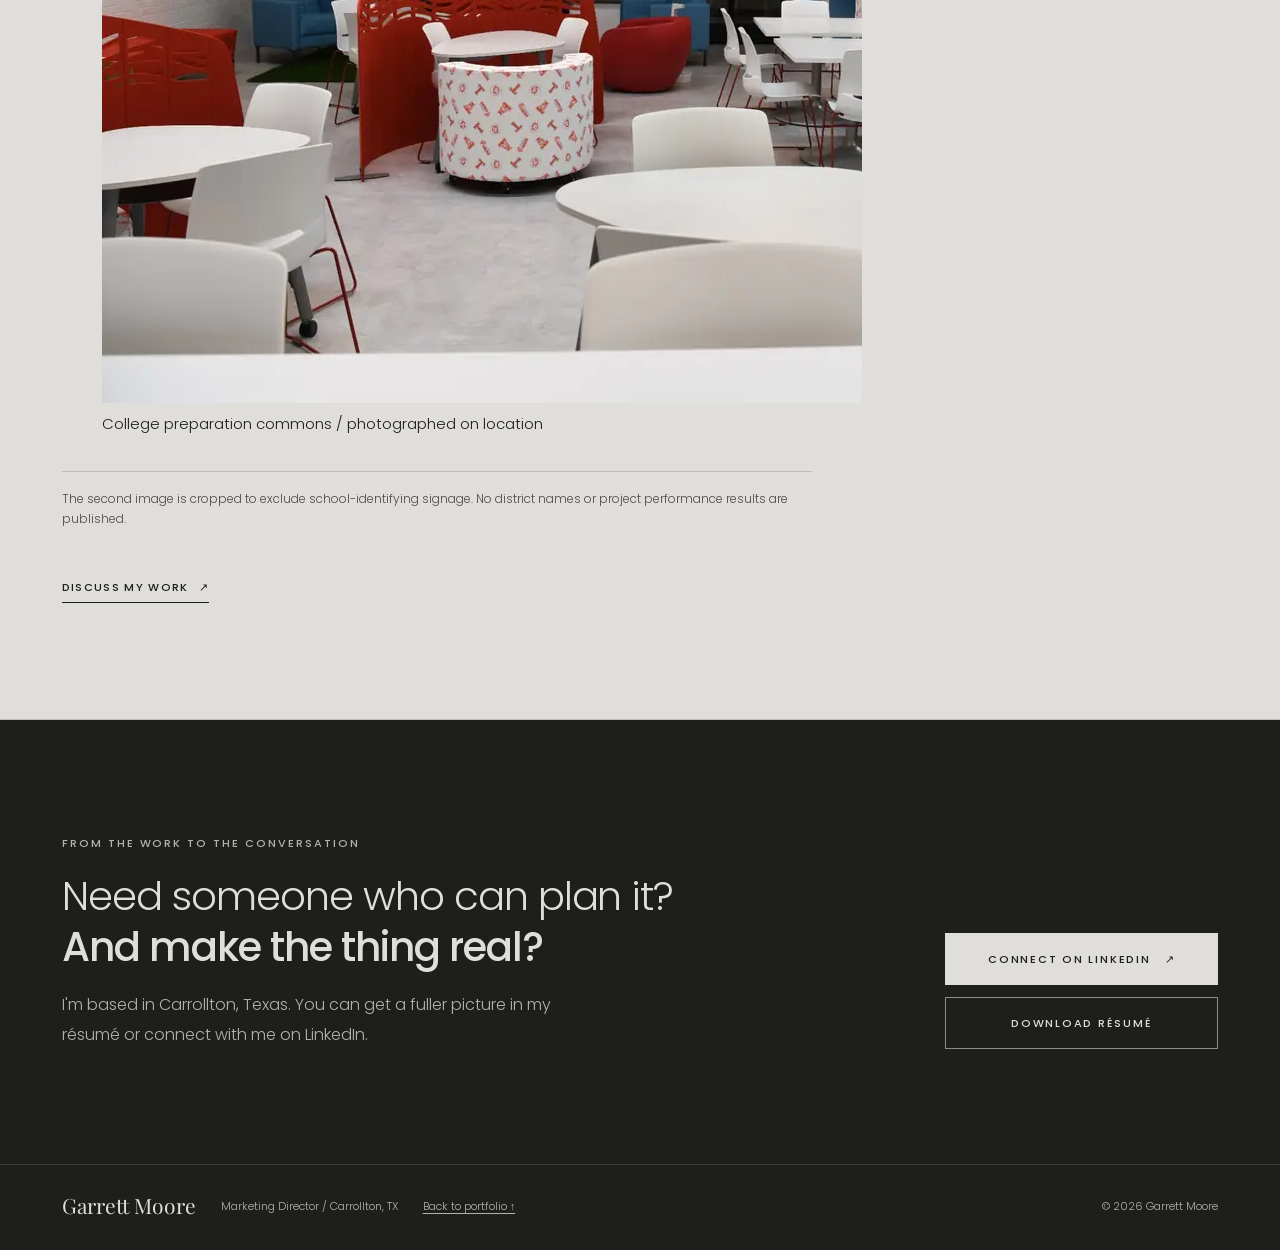
==== commit 5521f759: "Add real sales collateral examples, logo history and project photography case study" ====
--- a/work.html
+++ b/work.html
@@ -6,7 +6,7 @@
   <meta name="color-scheme" content="light dark">
   <meta name="theme-color" content="#1e1e1d">
   <title>Selected Work | Garrett Moore — Marketing Director</title>
-  <meta name="description" content="Four detailed examples of Garrett Moore's work in brand systems, sales materials, outreach and competitive positioning. Real scope, clear roles, no invented performance claims.">
+  <meta name="description" content="Five detailed examples of Garrett Moore's work in brand systems, sales materials, outreach and competitive positioning. Real scope, clear roles, no invented performance claims.">
   <link rel="canonical" href="https://garrettjmoore57.github.io/Portfolio/work.html">
   <meta property="og:type" content="website">
   <meta property="og:title" content="Selected Work | Garrett Moore">
@@ -31,6 +31,7 @@
       <a class="wordmark" href="./" aria-label="Garrett Moore, return to home">Garrett <span>Moore</span></a>
       <nav class="site-nav" aria-label="Main navigation">
         <a href="./#work">Work</a>
+        <a href="./#photography">Photography</a>
         <a href="./#studio">Studio</a>
         <a href="./#about">About</a>
         <a href="./#approach">Approach</a>
@@ -47,12 +48,13 @@
       <div class="container">
         <p class="eyebrow">Selected work / A closer look</p>
         <h1>A closer look.<br><strong>At what I actually did.</strong></h1>
-        <p>Marketing doesn't end with a nice-looking slide. These are four documented problems I worked on, the decisions behind them and the things I made. No invented results.</p>
+        <p>Marketing doesn't end with a nice-looking slide. These are examples of documented work: presentations, collateral, brand systems, outreach and photography. No invented results.</p>
         <nav class="work-index" aria-label="Jump to a case study">
           <a href="#brand-refresh">01 / Brand</a>
           <a href="#sales-enablement">02 / Sales materials</a>
           <a href="#outreach-program">03 / Outreach</a>
           <a href="#competitive-response">04 / Positioning</a>
+          <a href="#project-photography">05 / Photography</a>
         </nav>
       </div>
     </section>
@@ -66,10 +68,14 @@
         </div>
         <div class="story-proof"><span class="large">01</span><p>One documented brand refresh, supported by a new look and written guidelines.</p><small>Scope, not a measured business outcome.</small></div>
         <div class="story-body">
-          <section><h3>The challenge</h3><p>Prospective buyers meet the business in several places. Without shared direction, those pieces can send different signals.</p><h3>My role</h3><p>I led a refresh of the company brand, with a new look and written guidelines. I also developed the voice and messaging for social posts.</p></section>
+          <section><h3>The challenge</h3><p>Prospective buyers meet the business in several places. Without shared direction, those pieces can send different signals.</p><h3>My role</h3><p>I led a refresh of the company brand, with a new look and written guidelines. I worked on the strategy, direction and resources that carried the identity into sales conversations. I also developed the voice and messaging for social posts.</p></section>
           <section><h3>What I worked on</h3><ul><li>A visual direction the business could use across materials.</li><li>Written guidance so future work starts from shared rules.</li><li>Messaging for social posts, print and presentations.</li></ul><h3 style="margin-top:26px">Why it matters</h3><p>The team has a consistent starting point when it needs to explain the business. This is about making future decisions clearer; I am not claiming a measured sales impact.</p></section>
         </div>
-        <p class="story-footnote">Artwork on the portfolio home page is an original explanation of the type of work, not a reproduction of company identity assets or a client-approved design.</p>
+        <div class="case-authentic-compare" aria-label="Actual employer brand identity before and after the refresh">
+          <figure><span>EARLIER IDENTITY</span><img loading="lazy" src="assets/brand-old.webp" width="553" height="121" alt="Previous Lone Star Furnishings blue and orange logo"></figure>
+          <figure><span>REFRESHED IDENTITY</span><img loading="lazy" src="assets/brand-new.webp" width="650" height="295" alt="Updated navy Lone Star Furnishings logo"></figure>
+        </div>
+        <p class="story-footnote">Actual before/after identity examples. I led the brand refresh but do not claim sole authorship of the logo artwork or a measured sales result.</p>
         <a class="story-next text-link" href="#sales-enablement">Next / Sales support <span aria-hidden="true">↗</span></a>
       </div>
     </article>
@@ -81,12 +87,13 @@
           <h2 id="story-sales-title">Help the sales team<br><strong>explain the offer.</strong></h2>
           <p class="story-intro">Good marketing works at the moment a rep needs it—not just when it looks good on a screen.</p>
         </div>
-        <div class="story-proof"><span class="large">02</span><p>Multiple formats for different buyer conversations, from one-pagers to bid materials.</p><small>Documented deliverables; no invented adoption or conversion figures.</small></div>
+        <div class="story-proof"><span class="large">02</span><p>20+ custom sales presentations and 15+ collateral variations created for different buyer conversations.</p><small>Documented deliverables; no invented adoption or conversion figures.</small></div>
         <div class="story-body">
-          <section><h3>The challenge</h3><p>A school district buyer may need a short introduction, a focused brochure, or detailed bid documentation. One generic piece does not answer every question.</p><h3>My role</h3><p>I made the sales materials reps use, including turnkey, library and career-and-technical-education brochures, a classroom trifold, teacher one-pager, case studies, bid templates and pitch decks.</p></section>
+          <section><h3>The challenge</h3><p>A school district buyer may need a short introduction, a focused brochure, or detailed bid documentation. One generic piece does not answer every question.</p><h3>My role</h3><p>I built and refined 20+ custom sales presentations and 15+ collateral variations, including brochures, classroom one-pagers, case studies, bid templates and pitch decks. I tailor the materials to representatives and opportunities.</p></section>
           <section><h3>What I built</h3><ul><li>Brochures and flyers for different purchasing conversations.</li><li>Presentation materials and case studies for sales discussions.</li><li>Bid and proposal templates for structured responses.</li></ul><h3 style="margin-top:26px">Why it matters</h3><p>Clearer materials let sales start with a useful explanation rather than a blank slide. My role combined writing, design and knowledge of how the team sells.</p></section>
         </div>
-        <p class="story-footnote">The document illustrations on the homepage show the range of formats. They are not scans of actual bids, brochures or customer materials.</p>
+        <div class="case-real-docs"><figure><img loading="lazy" src="assets/collateral-cover.webp" width="740" height="740" alt="Real collaboration brochure cover with school project photography"><figcaption>Collaboration brochure / cover</figcaption></figure><figure><img loading="lazy" src="assets/sales-deck-excerpt.webp" width="970" height="546" alt="Real sales presentation excerpt describing service categories and the company's offering"><figcaption>Custom sales presentation / selected non-client-specific slide</figcaption></figure></div>
+        <p class="story-footnote">The images above are excerpts of actual collateral and presentation materials. Client-specific presentation pages and contact details are not published.</p>
         <a class="story-next text-link" href="#outreach-program">Next / Outreach <span aria-hidden="true">↗</span></a>
       </div>
     </article>
@@ -124,6 +131,18 @@
         <a class="story-next text-link" href="./#contact">Let's talk about your challenge <span aria-hidden="true">↗</span></a>
       </div>
     </article>
+    <!-- AUTHENTIC FIELD PHOTOGRAPHY: Garrett's photographs, not his furniture design credit. -->
+    <article class="story" id="project-photography" aria-labelledby="story-photo-title">
+      <div class="container">
+        <p class="eyebrow">05 / Field photography</p>
+        <div class="story-heading"><h2 id="story-photo-title">Sometimes the finished space<br><strong>is the best sales material.</strong></h2><p class="story-intro">I photographed two completed school furniture environments. These images make it easier to show what a delivered project looks like, beyond a rendering or product cutout.</p></div>
+        <div class="story-body"><section><h3>The challenge</h3><p>Buyers want to see real environments, not just furniture catalog pages.</p><h3>My role</h3><p>I visited the projects and took these photographs for marketing use. The furnishings and space design were completed by the company's project team; my credited contribution here is photography and marketing presentation.</p></section><section><h3>What I made</h3><ul><li>Photographs documenting an open career and technical education space.</li><li>Photographs of a college-preparation learning commons.</li><li>Visual material for future collateral, sales presentations and project showcases.</li></ul><h3 style="margin-top:26px">Why it matters</h3><p>Genuine project images give sales teams a more useful way to show what the organization delivers. I am not claiming a measurable sales increase from these photographs.</p></section></div>
+        <div class="case-real-photos"><figure><img loading="lazy" src="assets/cte-space.webp" width="1000" height="667" alt="Open school CTE learning space with tables, high windows and orange wall"><figcaption>Career and technical education / photographed on location</figcaption></figure><figure><img loading="lazy" src="assets/college-prep-space.webp" width="760" height="810" alt="College preparation learning commons with red seating, learning pods and white tables"><figcaption>College preparation commons / photographed on location</figcaption></figure></div>
+        <p class="story-footnote">The second image is cropped to exclude school-identifying signage. No district names or project performance results are published.</p>
+        <a class="story-next text-link" href="./#contact">Discuss my work <span aria-hidden="true">↗</span></a>
+      </div>
+    </article>
+
     <!-- OUTRO: links remain functional even if JavaScript is unavailable. -->
     <section class="section contact-section dark-surface" aria-labelledby="work-contact-title">
       <div class="container contact-layout">
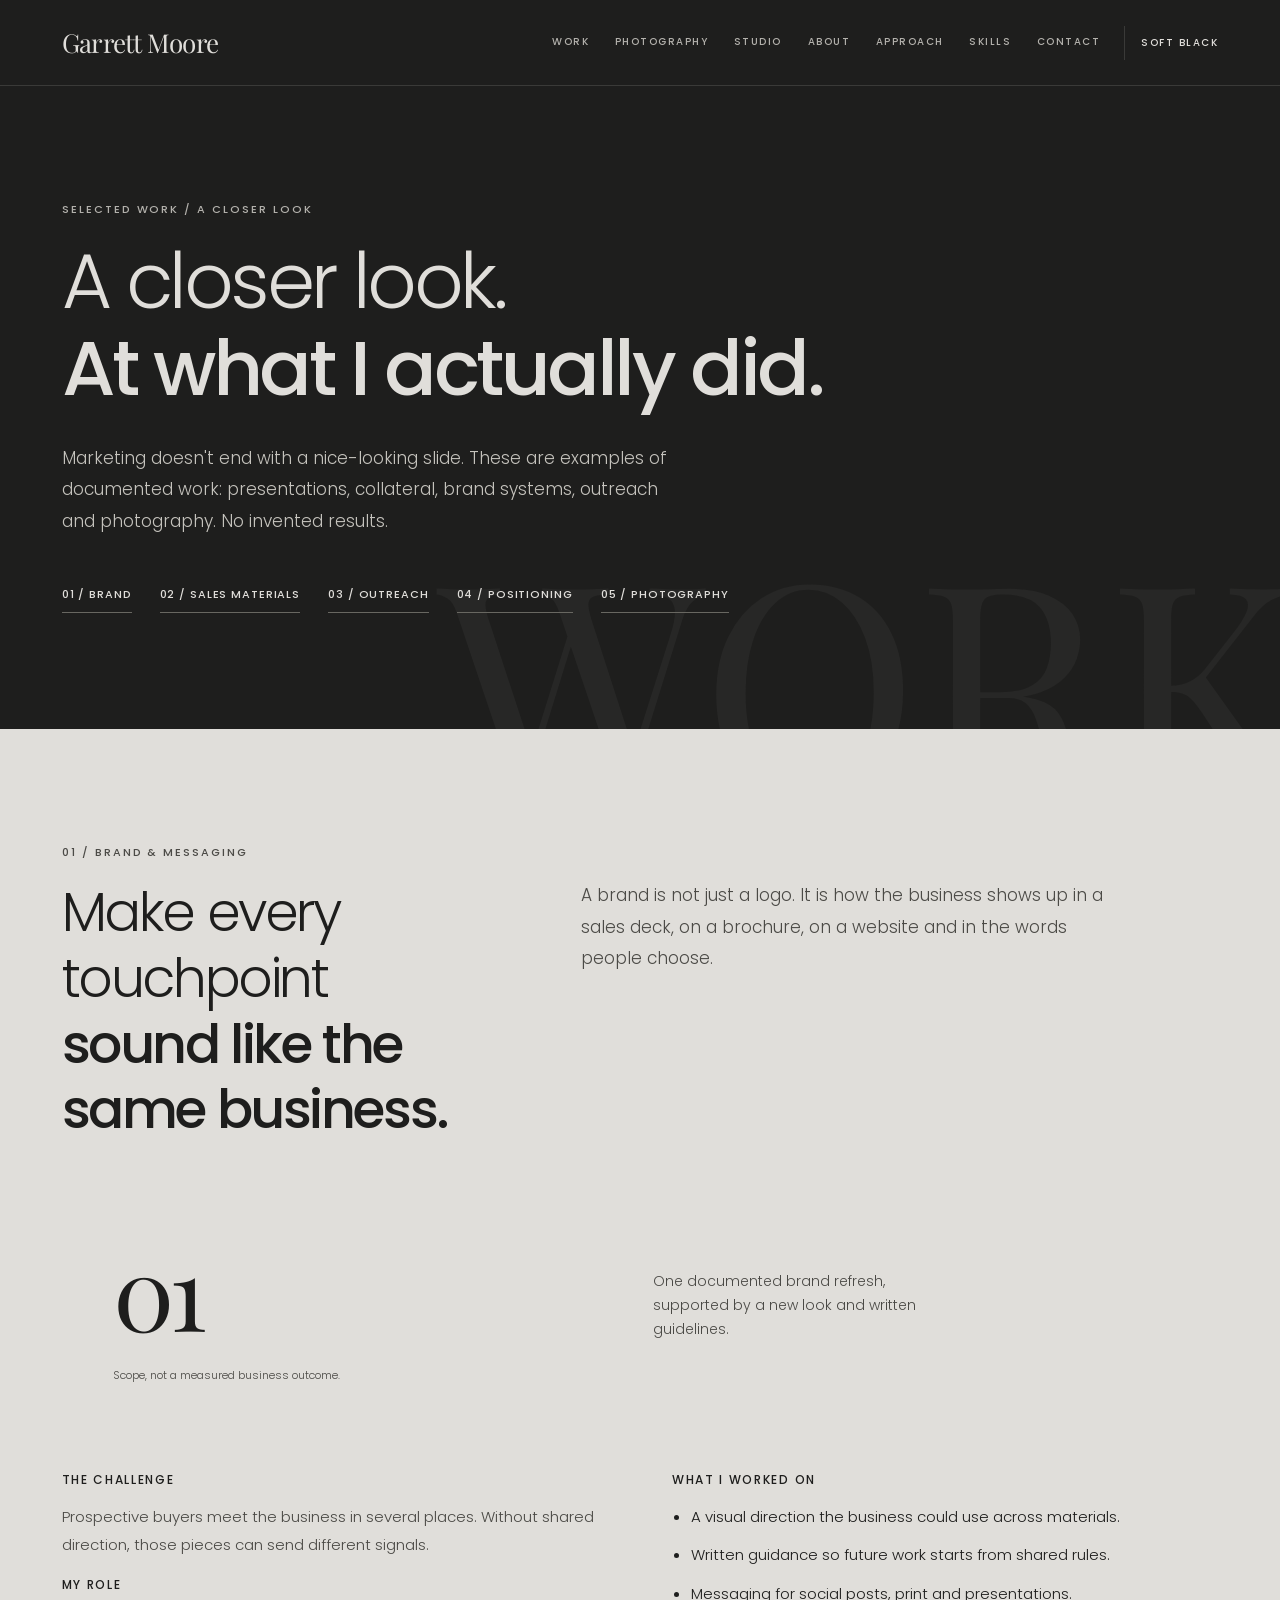
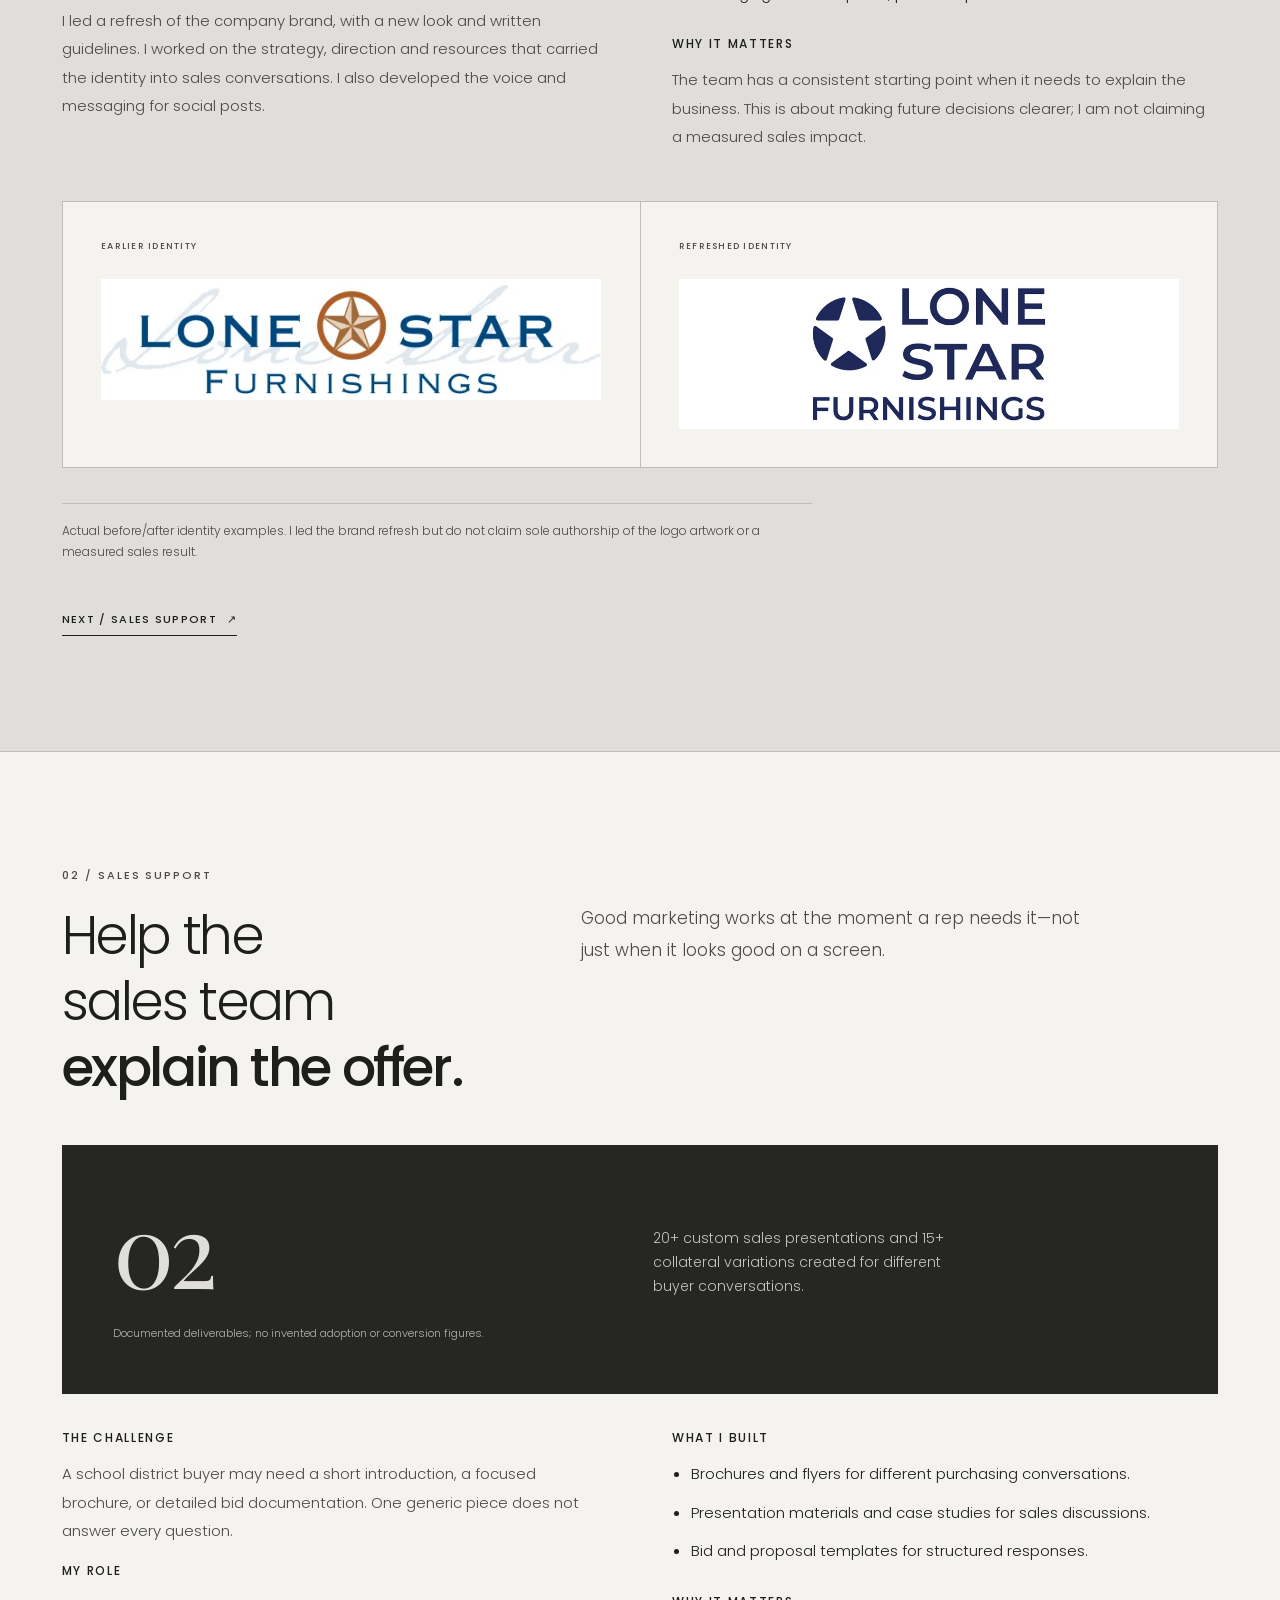
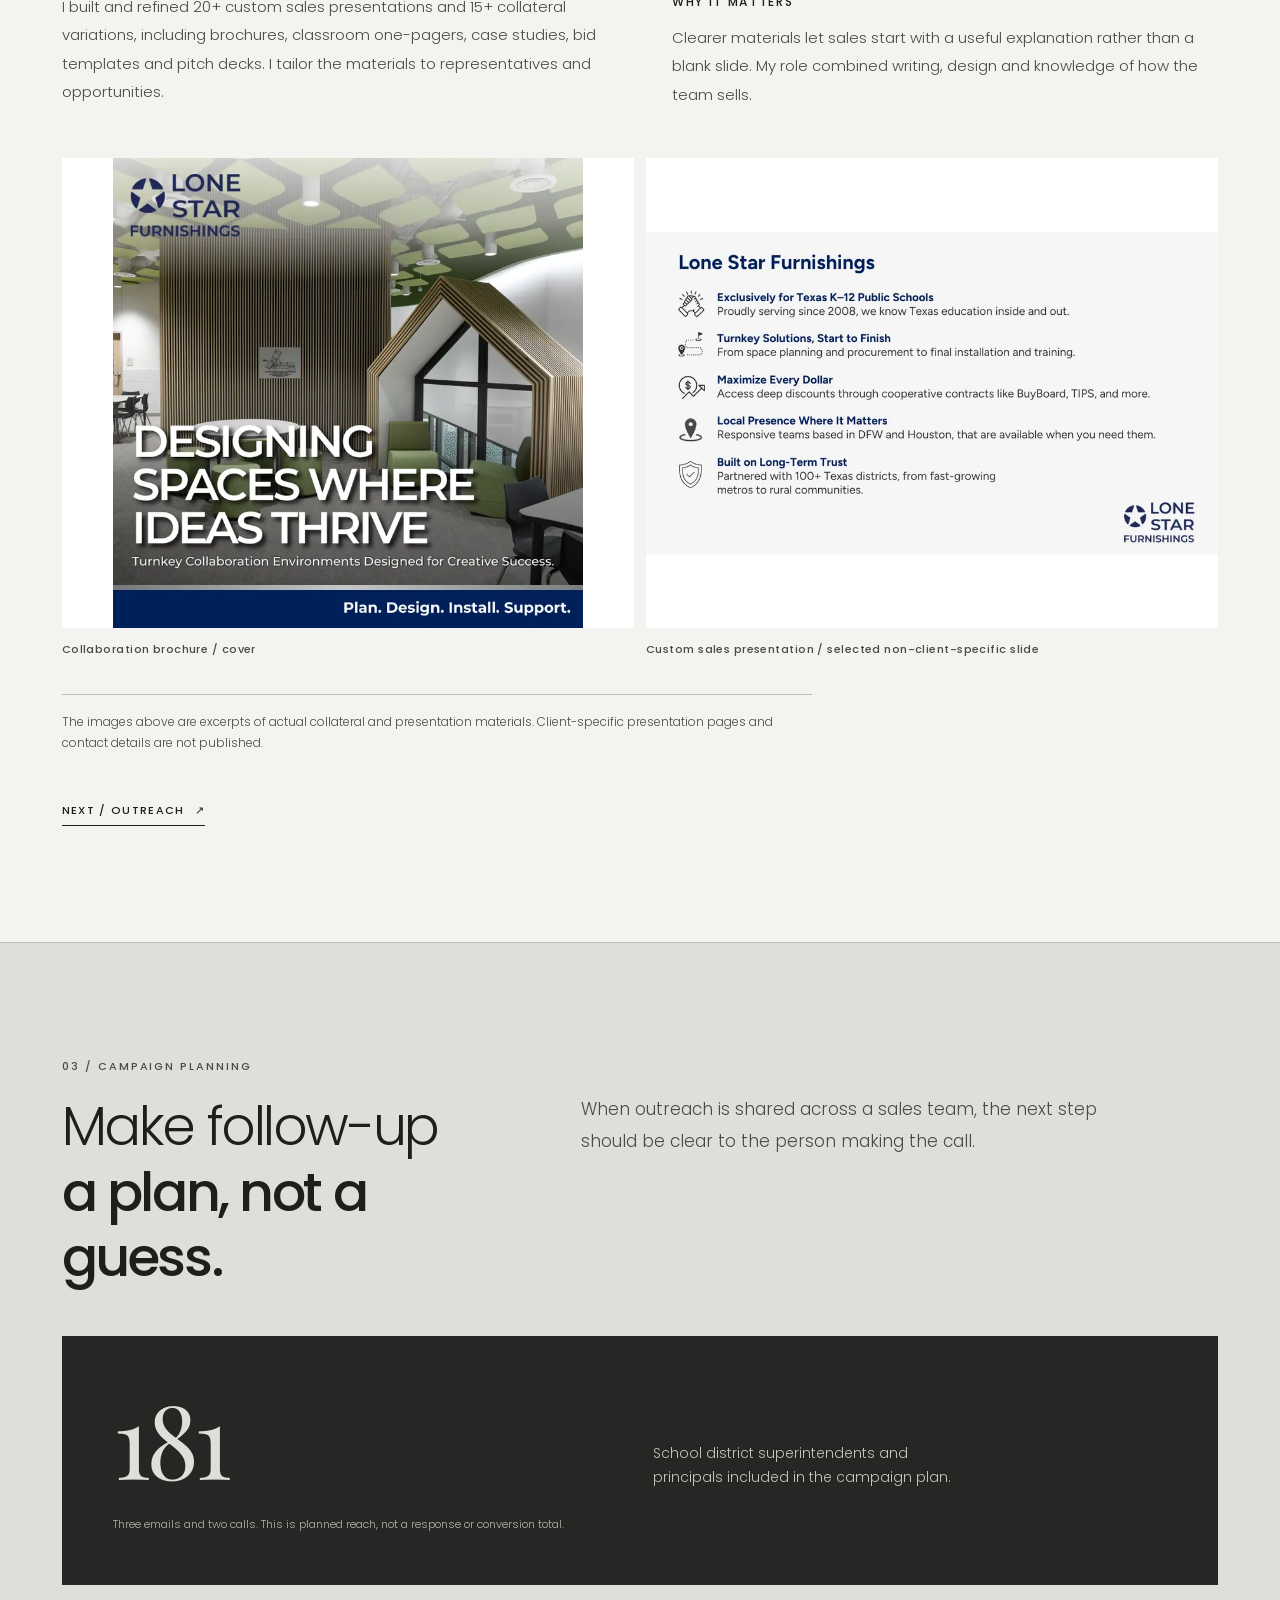
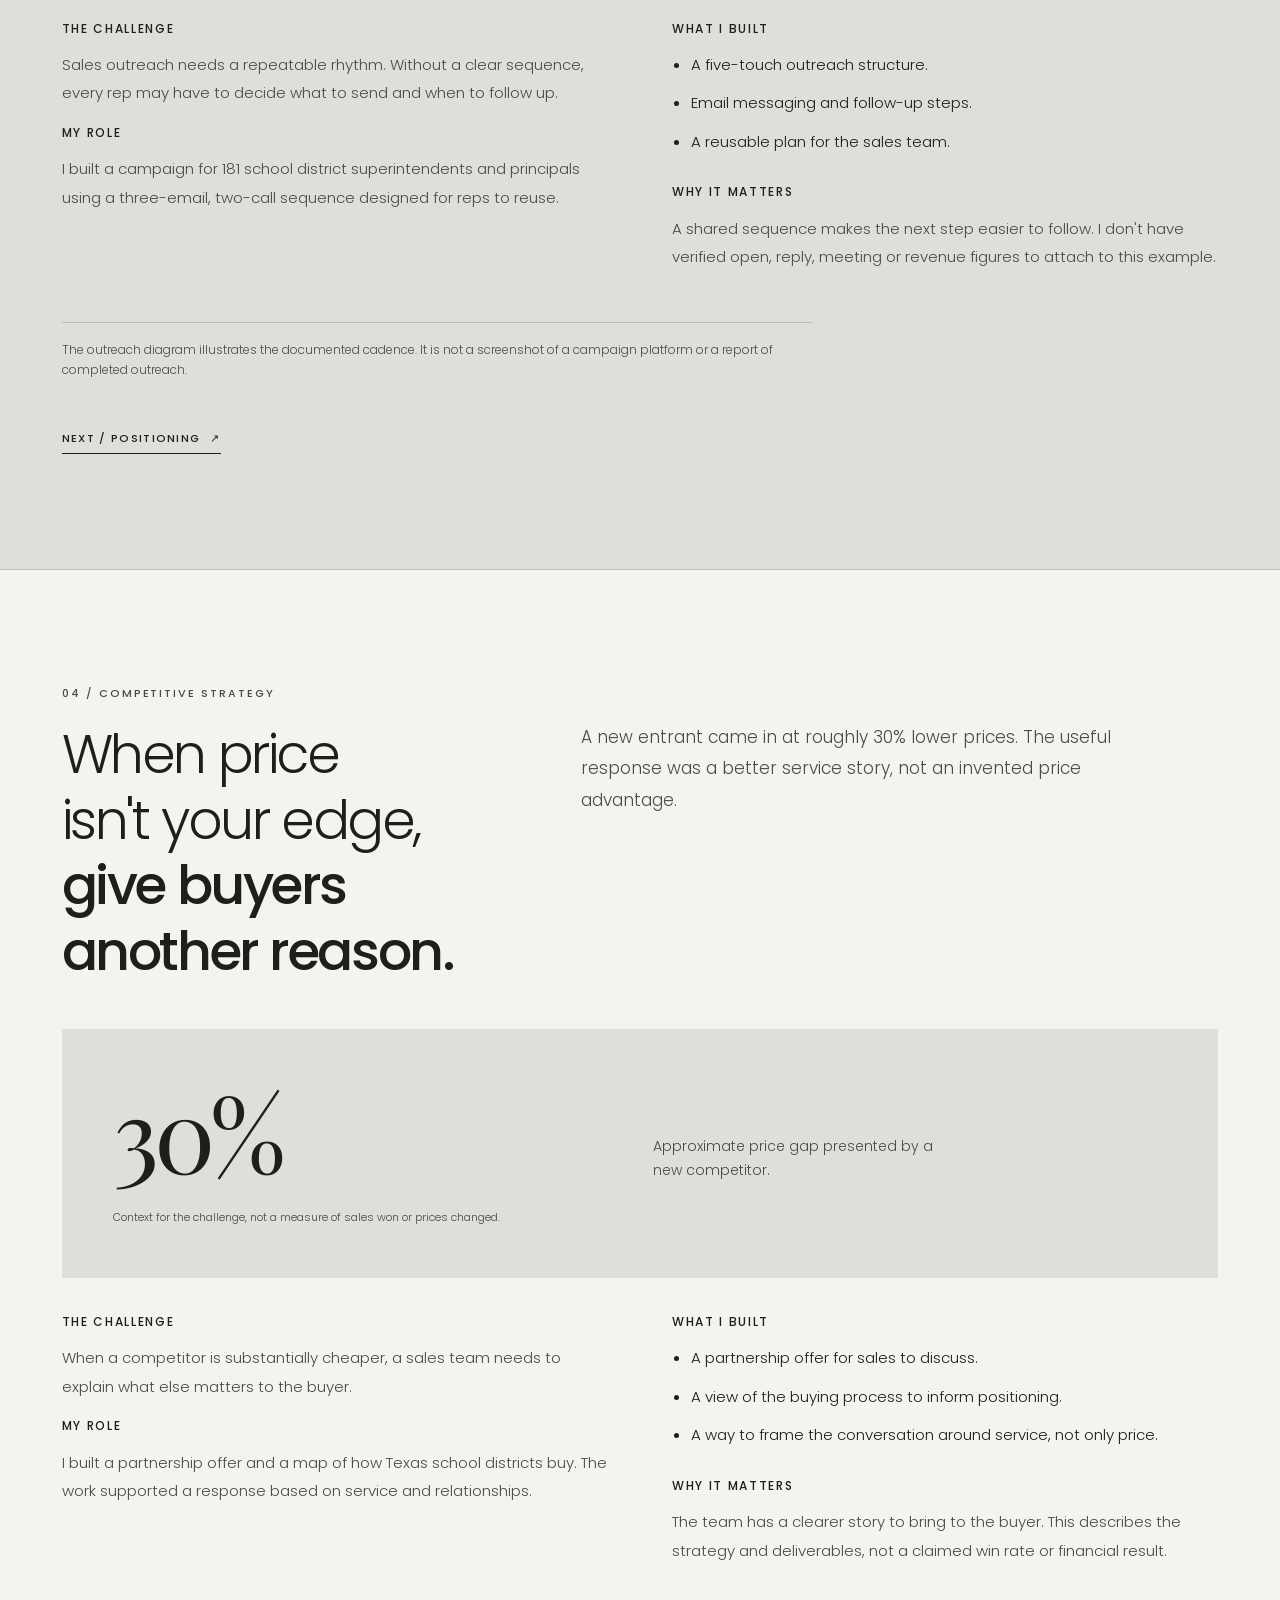
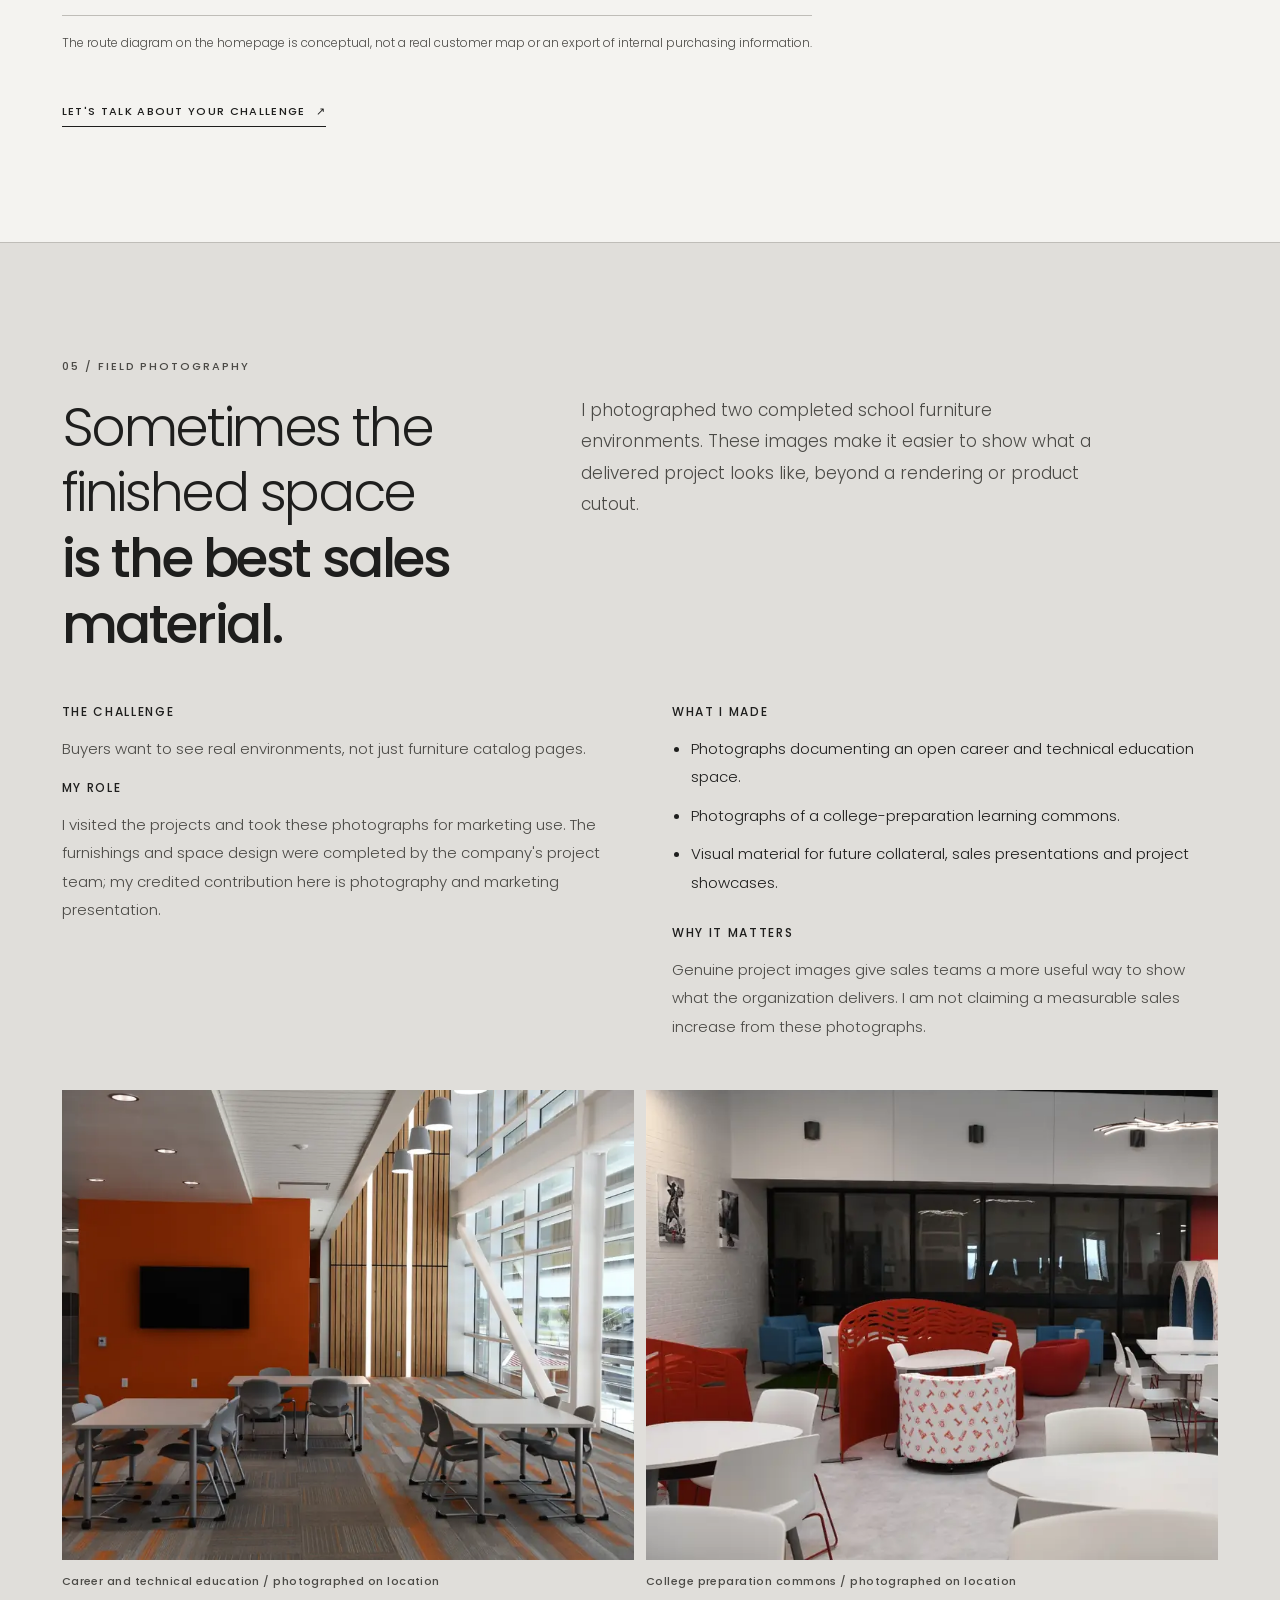
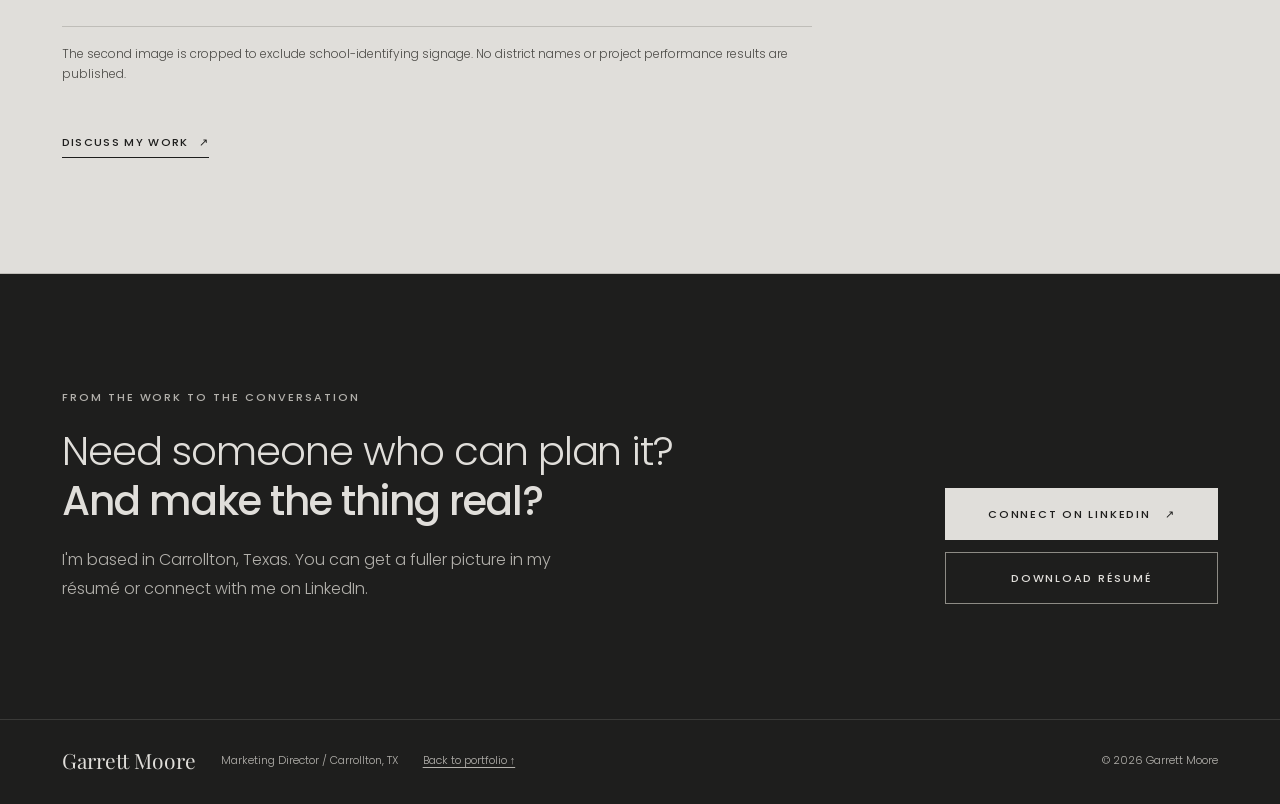
==== commit dfc00746: "Load real-work editorial styles on work.html" ====
--- a/work.html
+++ b/work.html
@@ -20,6 +20,7 @@
   <link href="https://fonts.googleapis.com/css2?family=Playfair+Display:wght@400&amp;family=Poppins:wght@300;400;500&amp;display=swap" rel="stylesheet">
   <link rel="stylesheet" href="styles.css">
   <link rel="stylesheet" href="studio.css">
+  <link rel="stylesheet" href="real-work.css">
   <script src="main.js" defer></script>
   <script src="studio.js" defer></script>
 </head>
--- a/real-work.css
+++ b/real-work.css
@@ -0,0 +1,130 @@
+/* AUTHENTIC WORK EDITION
+   A deliberate extension of G OS that puts real project material ahead of mockups.
+   All images are optimized WebP; no front-end dependencies. */
+
+/* 01 / Hero: one photo-based portrait, one real project detail. */
+.hero-v3 .hero-grid { grid-template-columns:minmax(0,1.07fr) minmax(0,.93fr); gap:clamp(36px,5vw,76px); }
+.hero-v3 h1 { max-width:780px; font-size:clamp(43px,5.2vw,74px); }
+.real-hero-art { display:grid; grid-template-columns:minmax(0,.9fr) minmax(0,.64fr); grid-template-rows:minmax(0,1fr); gap:5px; align-items:end; height:min(610px,44vw); min-height:440px; position:relative; isolation:isolate; }
+.real-hero-art figure { margin:0; min-width:0; height:100%; position:relative; overflow:hidden; background:#52524e; }
+.real-hero-portrait img,.real-hero-photo img { display:block; height:100%; width:100%; object-fit:cover; }
+.real-hero-portrait img { object-position:50% 32%; }
+.real-hero-photo { align-self:start; height:79%!important; margin-top:7%!important; }
+.real-hero-photo img { object-position:58% 50%; }
+.real-hero-art figcaption { position:absolute; bottom:0; left:0; right:0; padding:16px; color:#e0deda; background:rgba(30,30,29,.87); font:500 9px/1.5 var(--sans); letter-spacing:.14em; }
+.real-hero-mark { position:absolute; pointer-events:none; z-index:2; font:400 clamp(75px,10vw,165px)/1 var(--display); color:#f4f3f0; right:-.08em; bottom:0; letter-spacing:-.13em; mix-blend-mode:normal; opacity:.77; }
+.hero-v3 .hero-meta { margin-top:34px; }
+
+/* 02 / Sales enablement: real covers and decks treated as editorial objects. */
+.sales-feature { background:var(--paper); padding-block:clamp(76px,10vw,140px); border-bottom:1px solid var(--line); }
+.sales-feature-top { display:grid; grid-template-columns:minmax(0,1.4fr) minmax(230px,.6fr); align-items:end; gap:30px 65px; margin-bottom:52px; }
+.sales-feature-top .statement { font-size:clamp(35px,4.5vw,61px); line-height:1.17; letter-spacing:-.045em; max-width:850px; margin-bottom:0; }
+.sales-feature-top > p { margin:0; max-width:360px; font-size:16px; line-height:1.85; color:var(--muted); }
+.sales-feature-gallery { display:grid; grid-template-columns:minmax(0,1.1fr) minmax(0,1fr) minmax(200px,.47fr); gap:1px; background:var(--line); border:1px solid var(--line); }
+.sales-feature-gallery figure { display:flex; flex-direction:column; margin:0; padding:clamp(20px,2.5vw,35px); min-width:0; background:var(--ground); }
+.sales-feature-gallery img { display:block; width:100%; object-fit:contain; background:#fff; }
+.sales-feature-cover img { aspect-ratio:1 / 1; }
+.sales-feature-deck img { aspect-ratio:1.25 / 1; }
+.sales-feature-gallery figcaption { display:flex; flex-direction:column; gap:7px; padding-top:22px; }
+.sales-feature-gallery figcaption span,.sales-feature-note span { color:var(--muted); font:500 9px/1.5 var(--sans); letter-spacing:.14em; }
+.sales-feature-gallery figcaption strong { font-size:clamp(17px,1.6vw,23px); font-weight:500; letter-spacing:-.03em; }
+.sales-feature-gallery figcaption small { font-size:12px; line-height:1.7; color:var(--muted); }
+.sales-feature-note { background:#262625; color:#e0deda; padding:clamp(24px,2.8vw,40px); display:flex; flex-direction:column; justify-content:space-between; gap:55px; }
+.sales-feature-note .sales-feature-rule { display:block; width:50px; height:1px; background:#bfa06a; }
+.sales-feature-note p { margin:0; font:300 clamp(20px,2.2vw,29px)/1.42 var(--sans); letter-spacing:-.035em; }
+.sales-feature-note a { color:#e0deda; border-bottom:1px solid #b3b1ac; font-size:10px; }
+.sales-feature-note a:hover { color:#cdb07a; }
+.case-art-real { padding:0!important; background:#e0deda!important; }
+.case-art-real img { height:100%; width:100%; object-fit:cover; object-position:center top; display:block; }
+.case-art-real .art-image-tag { position:absolute; left:0; bottom:0; padding:10px 15px; background:#1e1e1d; color:#e0deda; font:500 9px/1.5 var(--sans); letter-spacing:.1em; }
+.skill-digital { order:90; }
+
+/* 03 / Field stories: no client names, photographs credited to the photographer. */
+.photo-story { padding-block:clamp(70px,9vw,130px); background:var(--paper); }
+.photo-story-head { display:grid; grid-template-columns:minmax(0,1.15fr) minmax(250px,.65fr); align-items:end; column-gap:65px; margin-bottom:45px; }
+.photo-story-head .eyebrow { grid-column:1/-1; }
+.photo-story-head .statement { font-size:clamp(36px,4.5vw,62px); line-height:1.2; max-width:840px; margin:0; }
+.photo-story-head > p:not(.eyebrow) { color:var(--muted); font-size:15px; line-height:1.9; margin:0; }
+.photo-story-grid { display:grid; grid-template-columns:minmax(0,1.4fr) minmax(0,.6fr); gap:1px; background:var(--line); border:1px solid var(--line); }
+.photo-story-grid figure { margin:0; display:flex; flex-direction:column; padding:20px; background:var(--ground); min-width:0; }
+.photo-story-grid img { width:100%; display:block; object-fit:cover; }
+.photo-story-grid .photo-main img { aspect-ratio:1.6; }
+.photo-story-grid .photo-secondary img { aspect-ratio:.75; }
+.photo-story-grid figcaption { padding:20px 3px 6px; display:flex; flex-direction:column; gap:8px; }
+.photo-story-grid figcaption span { font:500 9px/1.5 var(--sans); letter-spacing:.16em; color:var(--muted); }
+.photo-story-grid figcaption strong { font:500 clamp(18px,1.8vw,25px)/1.3 var(--sans); letter-spacing:-.025em; }
+.photo-story-grid figcaption small { color:var(--muted); font:400 12px/1.75 var(--sans); }
+
+/* 04 / Real brand evolution panel: identities displayed without inventing a sales result. */
+.brand-evolution { background:var(--ground); }
+.brand-evolution-head { display:grid; grid-template-columns:minmax(0,1.3fr) minmax(255px,.7fr); gap:30px 65px; align-items:end; margin-bottom:48px; }
+.brand-evolution-head .statement { max-width:800px; font-size:clamp(34px,4.2vw,57px); }
+.brand-evolution-head > p { margin:0 0 22px; font-size:15px; color:var(--muted); line-height:1.85; }
+.brand-evolution-grid { display:grid; grid-template-columns:minmax(0,1fr) 64px minmax(0,1fr); gap:0; align-items:stretch; border-top:1px solid var(--line); border-bottom:1px solid var(--line); }
+.brand-evolution-grid figure { margin:0; display:flex; flex-direction:column; align-items:start; justify-content:space-between; padding:clamp(24px,3vw,46px); min-height:310px; background:var(--paper); }
+.brand-evolution-grid figure span { font:500 10px/1.5 var(--sans); letter-spacing:.14em; color:var(--muted); }
+.brand-evolution-grid figure img { display:block; width:100%; max-height:160px; object-fit:contain; background:#fff; }
+.brand-evolution-grid figcaption { font:400 12px/1.8 var(--sans); color:var(--muted); }
+.brand-evolution-arrow { display:grid; place-items:center; font:300 37px/1 var(--sans); color:#e0deda; background:#262625; }
+.brand-evolution-foot { display:flex; flex-wrap:wrap; justify-content:space-between; gap:10px 18px; padding:20px 0; border-bottom:1px solid var(--line); color:var(--muted); font:500 10px/1.5 var(--sans); letter-spacing:.12em; }
+.brand-evolution-note { max-width:800px; margin:23px 0 0; color:var(--muted); font:400 12px/1.8 var(--sans); }
+
+/* 05 / Studio now defaults to evidence first; digital remains a supporting discipline. */
+.studio-visual-real { display:grid!important; grid-template-columns:minmax(0,1fr) minmax(0,1fr); gap:16px; padding:25px; background:#d5d2ca; align-items:center; }
+.studio-visual-real img { width:100%; height:100%; max-height:285px; object-fit:contain; background:#f4f3f0; }
+.studio-visual-real img:nth-child(2) { transform:rotate(-1.6deg); }
+.portrait-photo { position:relative; min-height:450px; background:#262625; }
+.portrait-photo img { position:absolute; inset:0; height:100%; width:100%; object-fit:cover; object-position:center 36%; }
+.portrait-photo .portrait-index,.portrait-photo .portrait-caption { z-index:2; background:rgba(30,30,29,.84); color:#e0deda; padding:7px 10px; }
+.portrait-photo .portrait-index { align-self:start; }.portrait-photo .portrait-caption { align-self:start; }
+
+/* 06 / Deeper work archive showcases source files rather than just descriptions. */
+.case-authentic-compare { display:grid; grid-template-columns:repeat(2,minmax(0,1fr)); gap:1px; background:var(--line); border:1px solid var(--line); margin-top:34px; }
+.case-authentic-compare figure { margin:0; padding:clamp(20px,3vw,40px); min-width:0; background:var(--paper); display:flex; flex-direction:column; gap:25px; }
+.case-authentic-compare img { width:100%; max-height:150px; aspect-ratio:3/1; object-fit:contain; background:#fff; }
+.case-authentic-compare span { font:500 9px/1.5 var(--sans); letter-spacing:.14em; color:var(--muted); }
+.case-real-docs,.case-real-photos { display:grid; grid-template-columns:repeat(2,minmax(0,1fr)); gap:12px; margin-top:34px; }
+.case-real-docs figure,.case-real-photos figure { margin:0; min-width:0; display:flex; flex-direction:column; gap:12px; }
+.case-real-docs img,.case-real-photos img { display:block; object-fit:cover; width:100%; max-height:470px; background:#fff; }
+.case-real-docs img { aspect-ratio:1.25; object-fit:contain; }
+.case-real-photos img { aspect-ratio:1.35; }
+.case-real-docs figcaption,.case-real-photos figcaption { font:500 11px/1.7 var(--sans); letter-spacing:.04em; color:var(--muted); }
+
+@media (max-width:1120px) {
+ .hero-v3 .hero-grid { grid-template-columns:1fr; }
+ .real-hero-art { max-width:780px; width:100%; height:560px; min-height:0; justify-self:center; }
+ .real-hero-mark { right:0; }
+ .sales-feature-gallery { grid-template-columns:repeat(2,minmax(0,1fr)); }
+ .sales-feature-note { grid-column:1/-1; flex-direction:row; align-items:center; gap:24px; min-height:180px; }
+ .sales-feature-note p { max-width:550px; }
+}
+@media (max-width:830px) {
+ .sales-feature-top,.photo-story-head,.brand-evolution-head { grid-template-columns:1fr; gap:20px; }
+ .sales-feature-top > p,.photo-story-head > p:not(.eyebrow),.brand-evolution-head > p { max-width:720px; }
+ .real-hero-art { height:540px; }
+ .photo-story-grid { grid-template-columns:1fr; }
+ .photo-story-grid .photo-secondary img { aspect-ratio:1.4; }
+}
+@media (max-width:570px) {
+ .real-hero-art { height:430px; }
+ .real-hero-art .real-hero-mark { font-size:88px; }
+ .real-hero-art figcaption { font-size:7px; padding:10px; }
+ .real-hero-photo { height:78%!important; }
+ .sales-feature-gallery { grid-template-columns:1fr; }
+ .sales-feature-note { grid-column:auto; flex-direction:column; align-items:flex-start; gap:24px; }
+ .brand-evolution-grid { grid-template-columns:1fr; }
+ .brand-evolution-arrow { height:52px; transform:none; }
+ .brand-evolution-grid figure { min-height:260px; }
+ .studio-visual-real { padding:12px; gap:8px; }
+ .studio-visual-real img { max-height:200px; }
+ .case-authentic-compare,.case-real-docs,.case-real-photos { grid-template-columns:1fr; }
+ .portrait-photo { min-height:420px; }
+}
+@media (prefers-reduced-motion:reduce) {
+ .real-hero-art *, .sales-feature-gallery *, .photo-story-grid * { transition:none!important; }
+}
+@media print {
+ .real-hero-art,.studio-visual-real,.sales-feature-gallery,.photo-story-grid { display:none!important; }
+ .brand-evolution-grid { display:block; }
+ .brand-evolution-grid figure { break-inside:avoid; }
+}
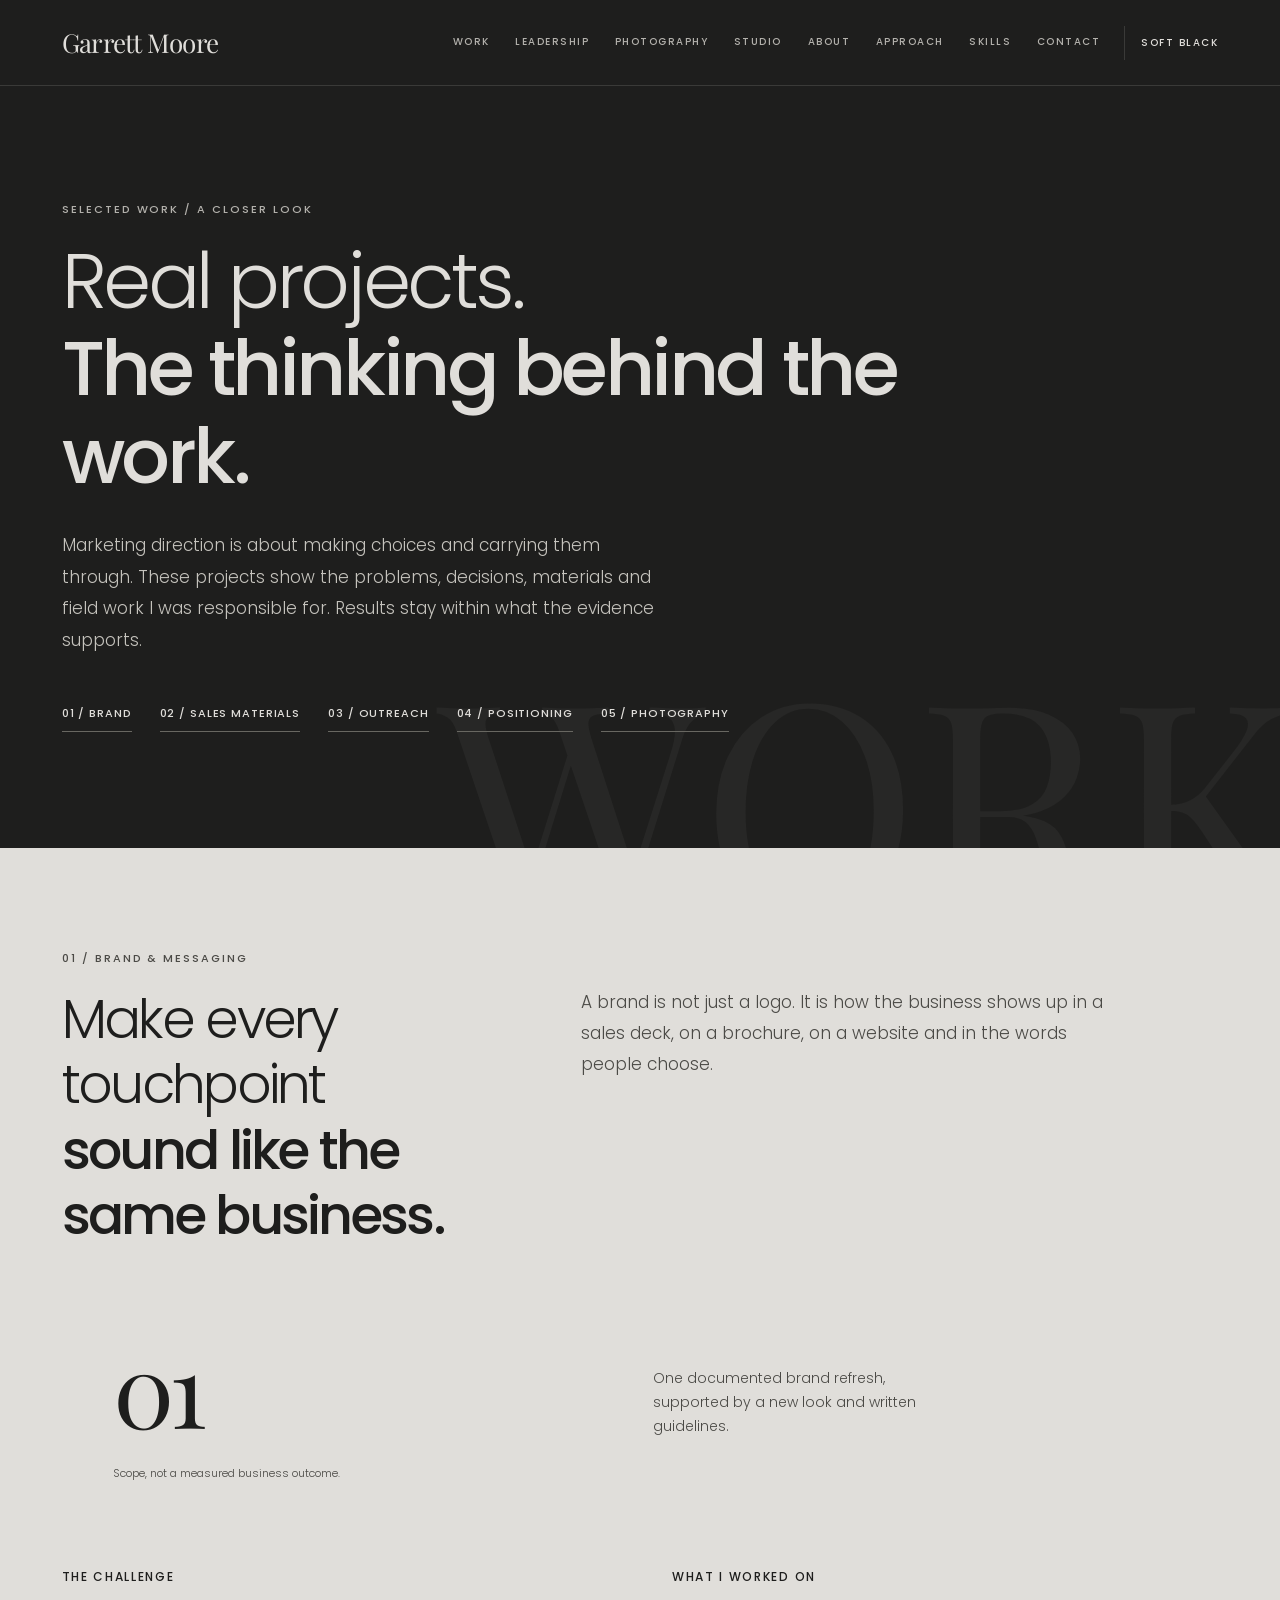
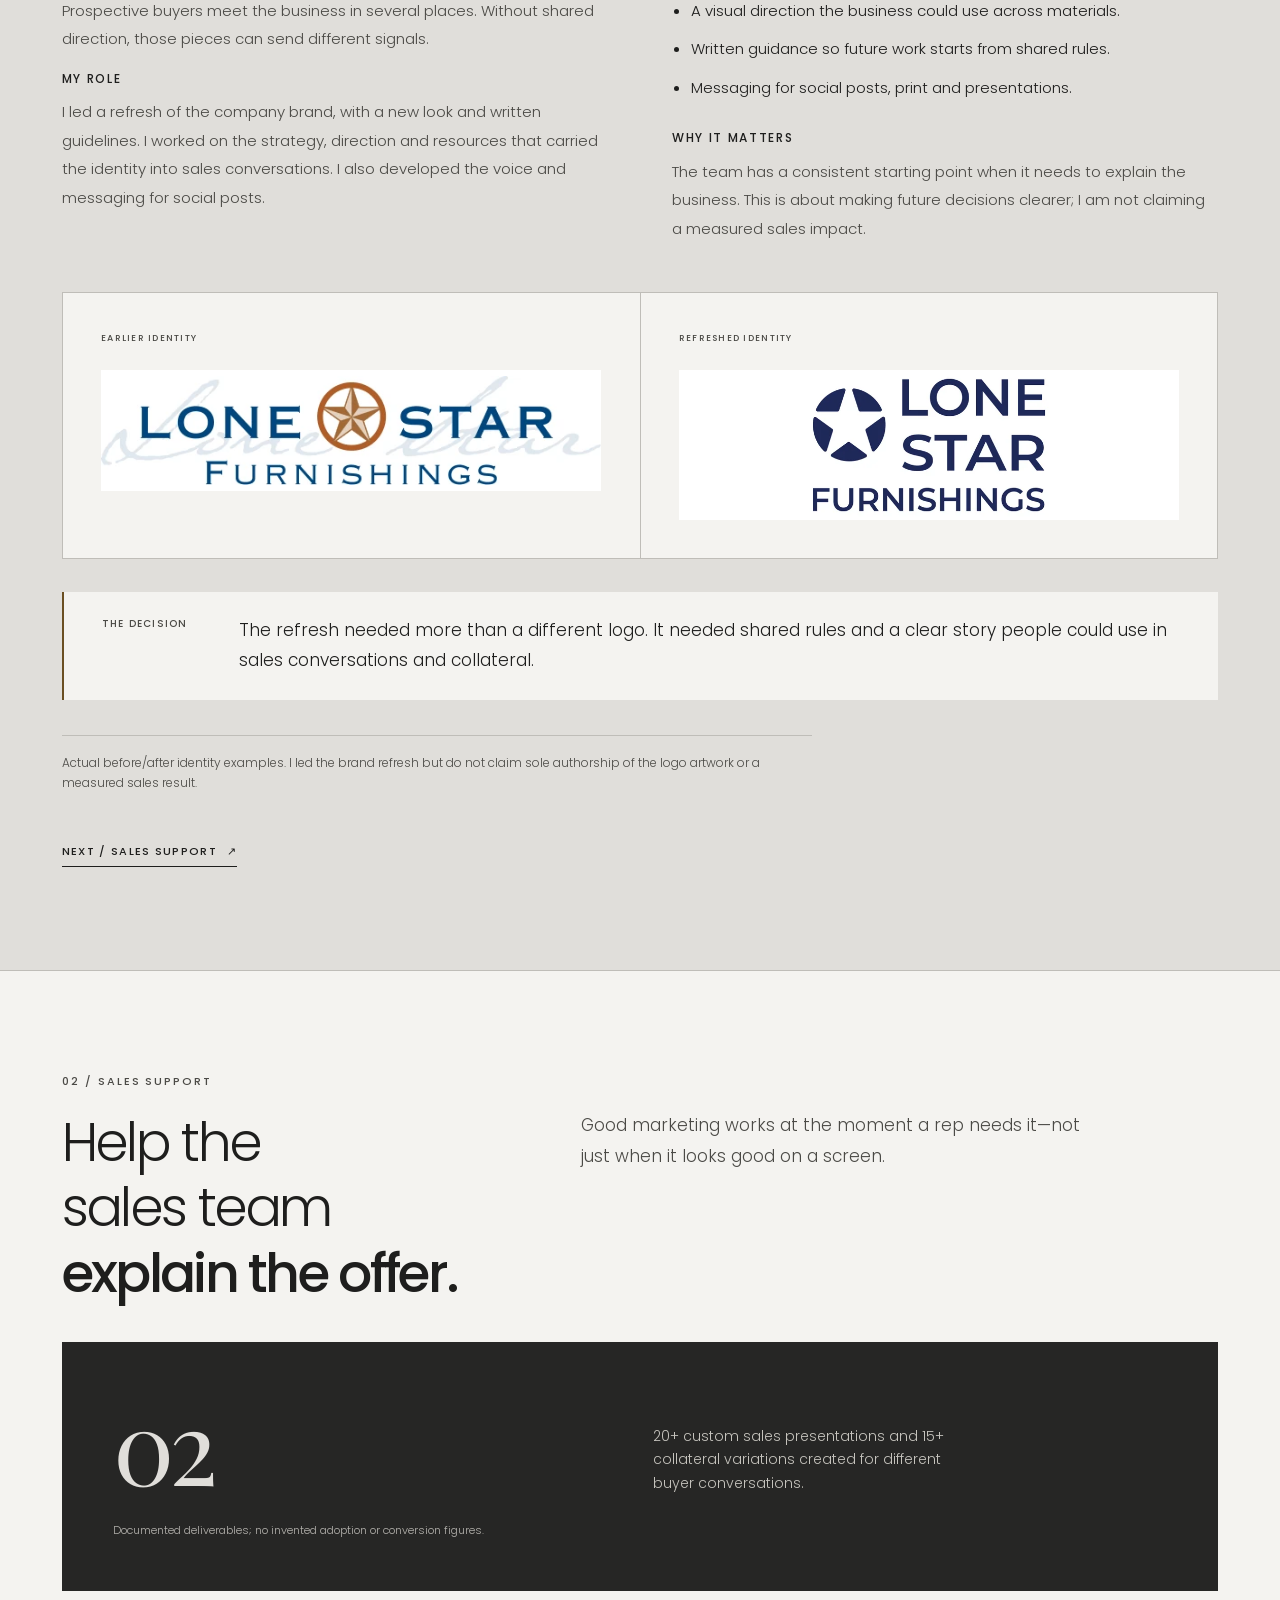
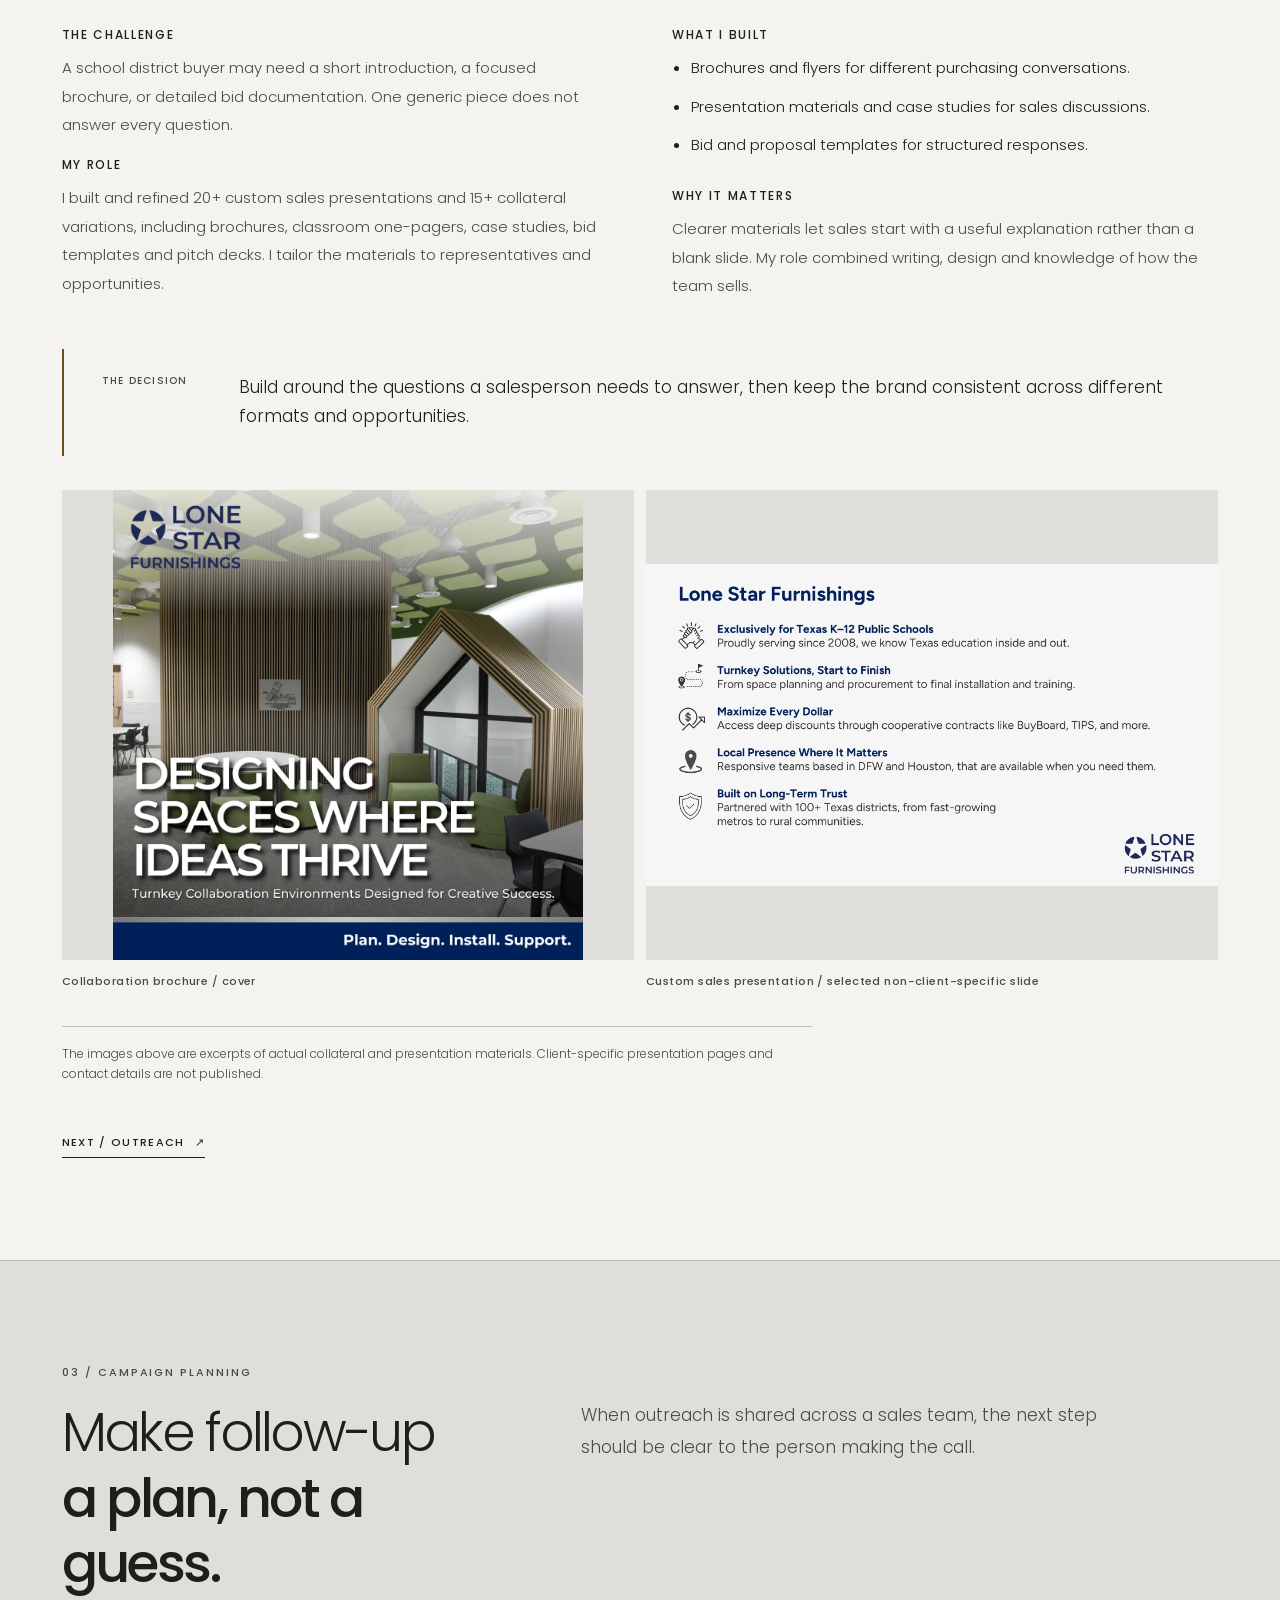
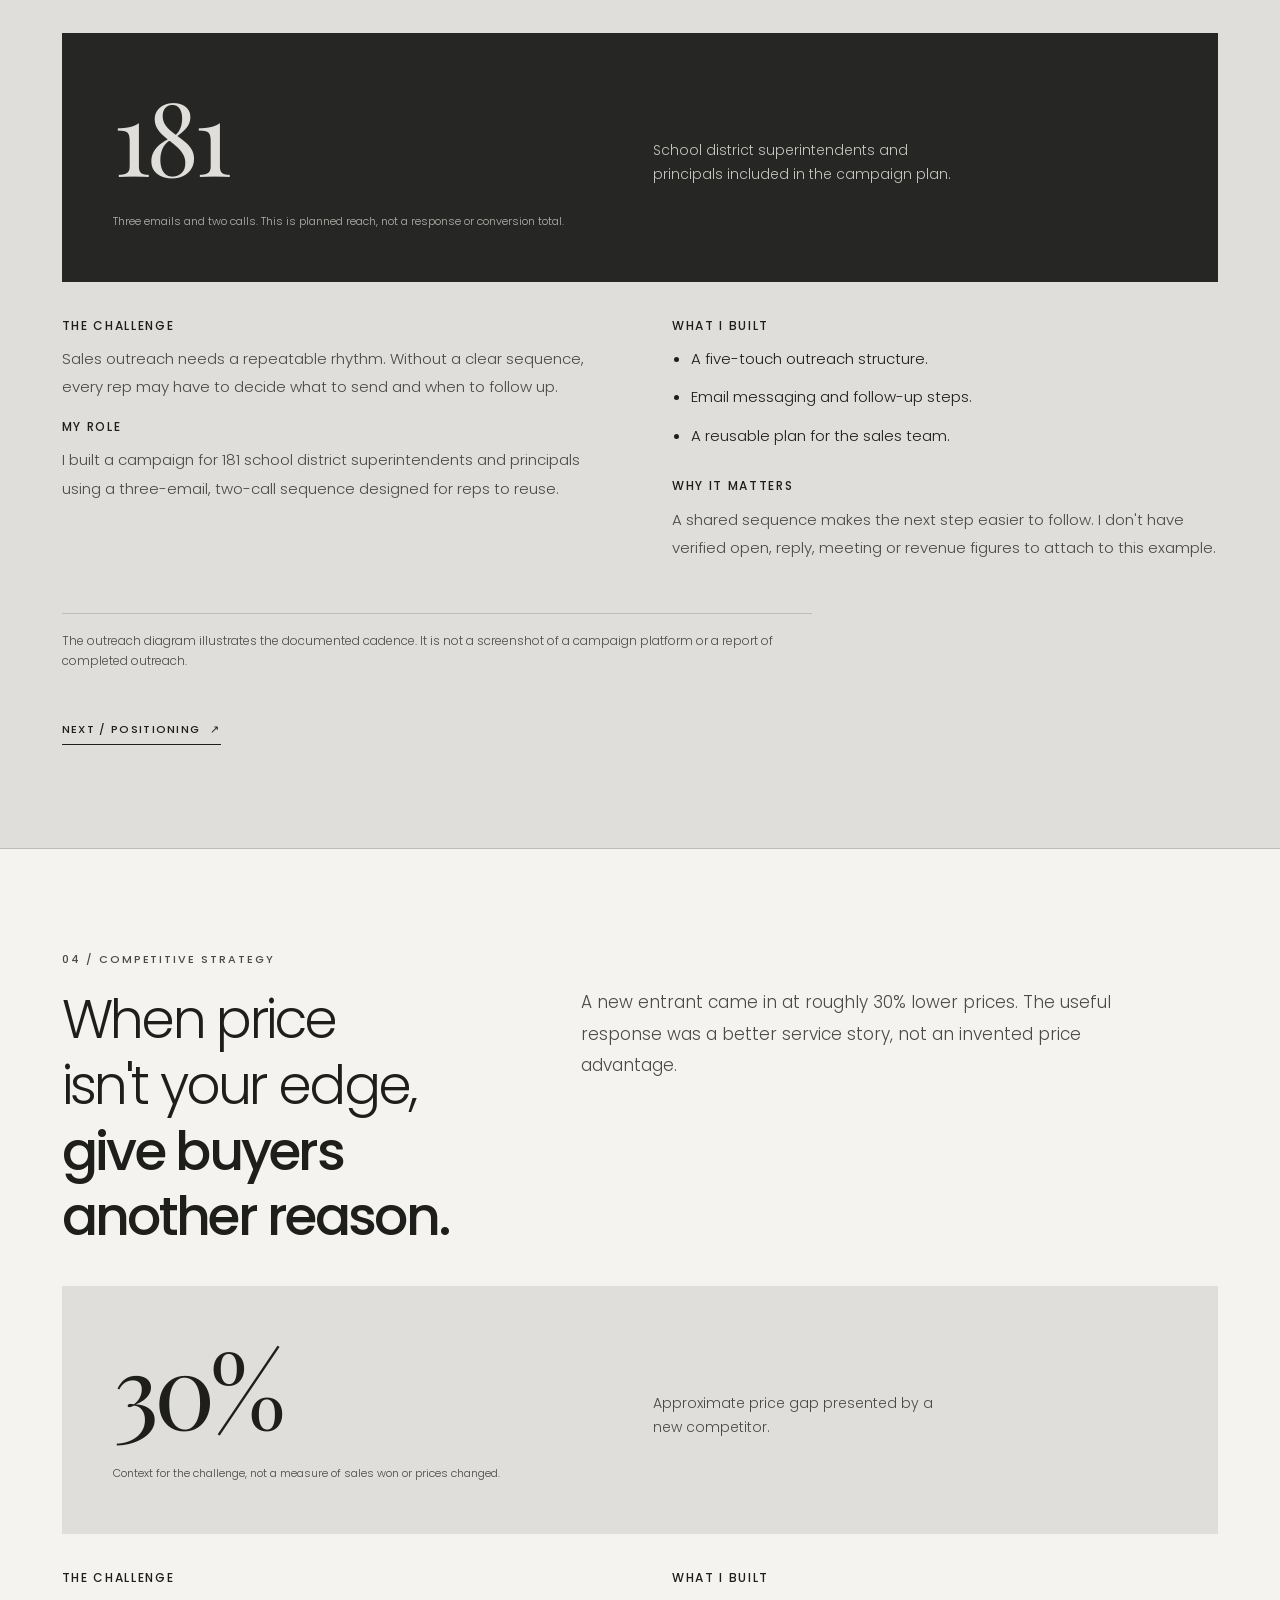
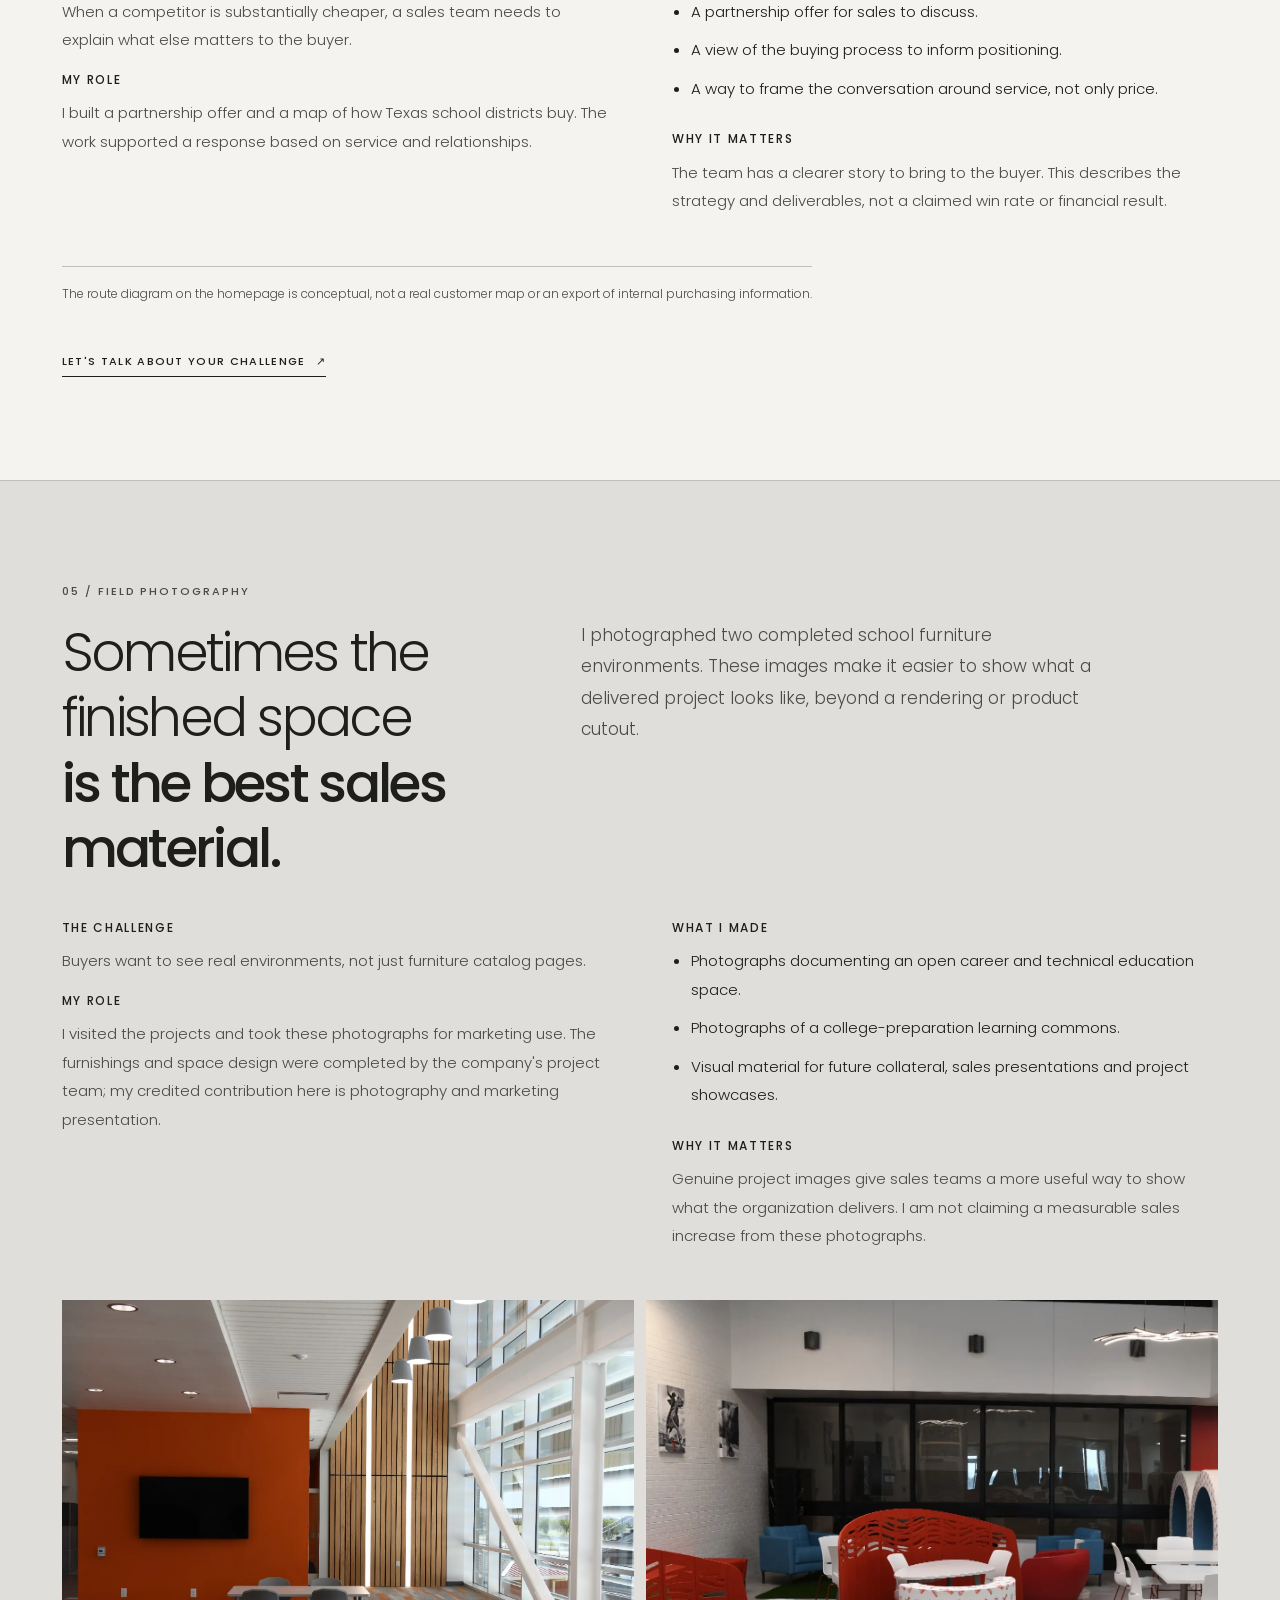
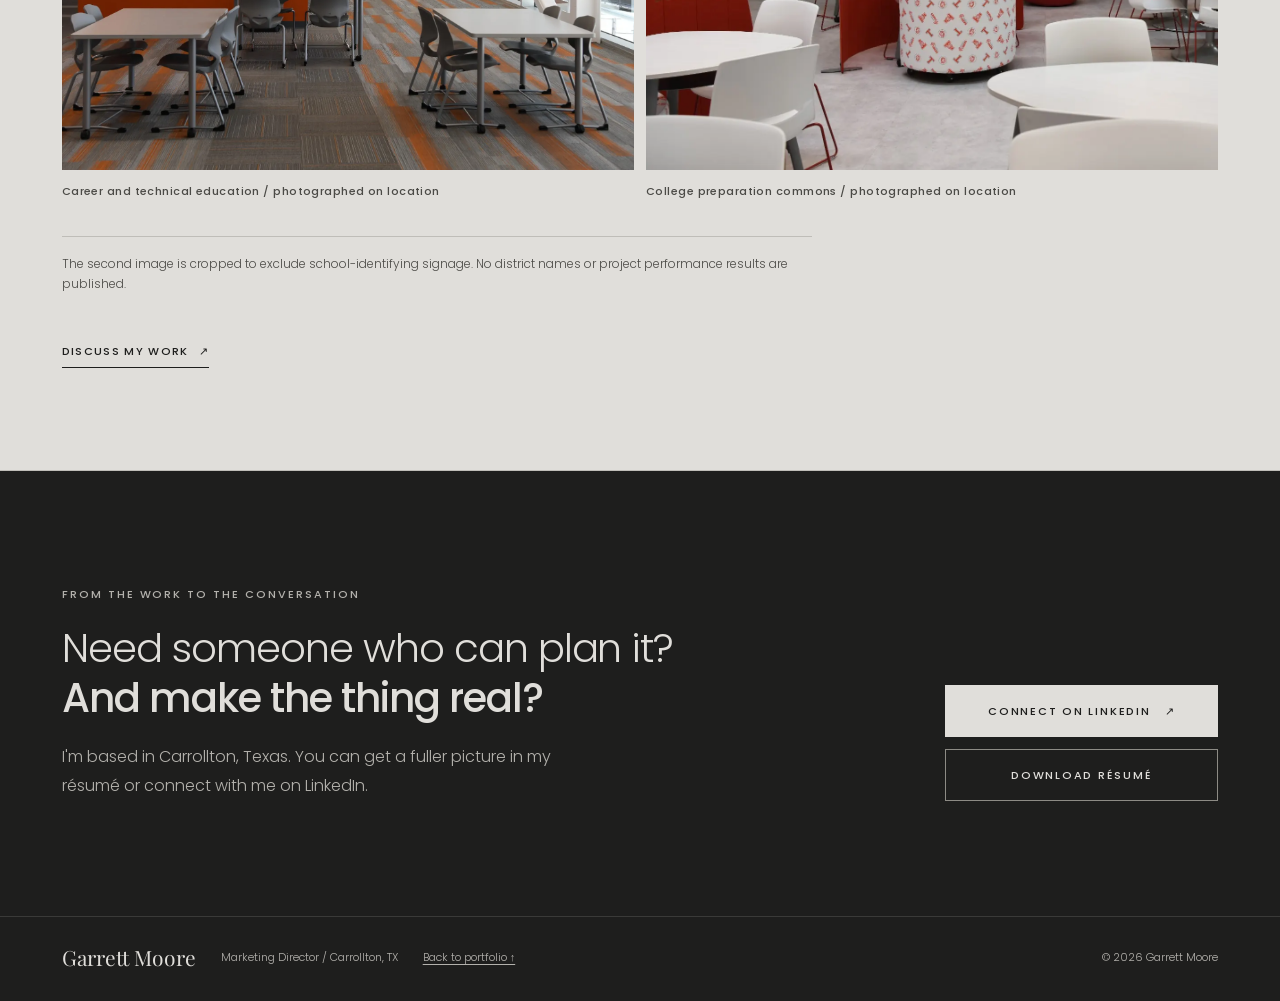
==== commit ed32d565: "Improve case-study decision narratives and publish high-resolution, sourced work samples" ====
--- a/work.html
+++ b/work.html
@@ -5,7 +5,7 @@
   <meta name="viewport" content="width=device-width,initial-scale=1">
   <meta name="color-scheme" content="light dark">
   <meta name="theme-color" content="#1e1e1d">
-  <title>Selected Work | Garrett Moore — Marketing Director</title>
+  <title>Selected Work | Garrett Moore — Director of Marketing</title>
   <meta name="description" content="Five detailed examples of Garrett Moore's work in brand systems, sales materials, outreach and competitive positioning. Real scope, clear roles, no invented performance claims.">
   <link rel="canonical" href="https://garrettjmoore57.github.io/Portfolio/work.html">
   <meta property="og:type" content="website">
@@ -21,6 +21,7 @@
   <link rel="stylesheet" href="styles.css">
   <link rel="stylesheet" href="studio.css">
   <link rel="stylesheet" href="real-work.css">
+  <link rel="stylesheet" href="director.css">
   <script src="main.js" defer></script>
   <script src="studio.js" defer></script>
 </head>
@@ -32,6 +33,7 @@
       <a class="wordmark" href="./" aria-label="Garrett Moore, return to home">Garrett <span>Moore</span></a>
       <nav class="site-nav" aria-label="Main navigation">
         <a href="./#work">Work</a>
+        <a href="./#leadership">Leadership</a>
         <a href="./#photography">Photography</a>
         <a href="./#studio">Studio</a>
         <a href="./#about">About</a>
@@ -48,8 +50,8 @@
     <section class="work-hero">
       <div class="container">
         <p class="eyebrow">Selected work / A closer look</p>
-        <h1>A closer look.<br><strong>At what I actually did.</strong></h1>
-        <p>Marketing doesn't end with a nice-looking slide. These are examples of documented work: presentations, collateral, brand systems, outreach and photography. No invented results.</p>
+        <h1>Real projects.<br><strong>The thinking behind the work.</strong></h1>
+        <p>Marketing direction is about making choices and carrying them through. These projects show the problems, decisions, materials and field work I was responsible for. Results stay within what the evidence supports.</p>
         <nav class="work-index" aria-label="Jump to a case study">
           <a href="#brand-refresh">01 / Brand</a>
           <a href="#sales-enablement">02 / Sales materials</a>
@@ -76,6 +78,7 @@
           <figure><span>EARLIER IDENTITY</span><img loading="lazy" src="assets/brand-old.webp" width="553" height="121" alt="Previous Lone Star Furnishings blue and orange logo"></figure>
           <figure><span>REFRESHED IDENTITY</span><img loading="lazy" src="assets/brand-new.webp" width="650" height="295" alt="Updated navy Lone Star Furnishings logo"></figure>
         </div>
+        <div class="story-director-insight"><span>The decision</span><p>The refresh needed more than a different logo. It needed shared rules and a clear story people could use in sales conversations and collateral.</p></div>
         <p class="story-footnote">Actual before/after identity examples. I led the brand refresh but do not claim sole authorship of the logo artwork or a measured sales result.</p>
         <a class="story-next text-link" href="#sales-enablement">Next / Sales support <span aria-hidden="true">↗</span></a>
       </div>
@@ -93,7 +96,8 @@
           <section><h3>The challenge</h3><p>A school district buyer may need a short introduction, a focused brochure, or detailed bid documentation. One generic piece does not answer every question.</p><h3>My role</h3><p>I built and refined 20+ custom sales presentations and 15+ collateral variations, including brochures, classroom one-pagers, case studies, bid templates and pitch decks. I tailor the materials to representatives and opportunities.</p></section>
           <section><h3>What I built</h3><ul><li>Brochures and flyers for different purchasing conversations.</li><li>Presentation materials and case studies for sales discussions.</li><li>Bid and proposal templates for structured responses.</li></ul><h3 style="margin-top:26px">Why it matters</h3><p>Clearer materials let sales start with a useful explanation rather than a blank slide. My role combined writing, design and knowledge of how the team sells.</p></section>
         </div>
-        <div class="case-real-docs"><figure><img loading="lazy" src="assets/collateral-cover.webp" width="740" height="740" alt="Real collaboration brochure cover with school project photography"><figcaption>Collaboration brochure / cover</figcaption></figure><figure><img loading="lazy" src="assets/sales-deck-excerpt.webp" width="970" height="546" alt="Real sales presentation excerpt describing service categories and the company's offering"><figcaption>Custom sales presentation / selected non-client-specific slide</figcaption></figure></div>
+        <div class="story-director-insight"><span>The decision</span><p>Build around the questions a salesperson needs to answer, then keep the brand consistent across different formats and opportunities.</p></div>
+        <div class="case-real-docs"><figure><img loading="lazy" src="assets/collateral-cover-hd.webp" width="1224" height="1224" alt="Real collaboration brochure cover with school project photography"><figcaption>Collaboration brochure / cover</figcaption></figure><figure><img loading="lazy" src="assets/sales-deck-excerpt-hd.webp" width="2000" height="1125" alt="Real sales presentation excerpt describing service categories and the company's offering"><figcaption>Custom sales presentation / selected non-client-specific slide</figcaption></figure></div>
         <p class="story-footnote">The images above are excerpts of actual collateral and presentation materials. Client-specific presentation pages and contact details are not published.</p>
         <a class="story-next text-link" href="#outreach-program">Next / Outreach <span aria-hidden="true">↗</span></a>
       </div>
@@ -138,7 +142,7 @@
         <p class="eyebrow">05 / Field photography</p>
         <div class="story-heading"><h2 id="story-photo-title">Sometimes the finished space<br><strong>is the best sales material.</strong></h2><p class="story-intro">I photographed two completed school furniture environments. These images make it easier to show what a delivered project looks like, beyond a rendering or product cutout.</p></div>
         <div class="story-body"><section><h3>The challenge</h3><p>Buyers want to see real environments, not just furniture catalog pages.</p><h3>My role</h3><p>I visited the projects and took these photographs for marketing use. The furnishings and space design were completed by the company's project team; my credited contribution here is photography and marketing presentation.</p></section><section><h3>What I made</h3><ul><li>Photographs documenting an open career and technical education space.</li><li>Photographs of a college-preparation learning commons.</li><li>Visual material for future collateral, sales presentations and project showcases.</li></ul><h3 style="margin-top:26px">Why it matters</h3><p>Genuine project images give sales teams a more useful way to show what the organization delivers. I am not claiming a measurable sales increase from these photographs.</p></section></div>
-        <div class="case-real-photos"><figure><img loading="lazy" src="assets/cte-space.webp" width="1000" height="667" alt="Open school CTE learning space with tables, high windows and orange wall"><figcaption>Career and technical education / photographed on location</figcaption></figure><figure><img loading="lazy" src="assets/college-prep-space.webp" width="760" height="810" alt="College preparation learning commons with red seating, learning pods and white tables"><figcaption>College preparation commons / photographed on location</figcaption></figure></div>
+        <div class="case-real-photos"><figure><img loading="lazy" src="assets/cte-space-hd.webp" width="2048" height="1365" alt="Open school CTE learning space with tables, high windows and orange wall"><figcaption>Career and technical education / photographed on location</figcaption></figure><figure><img loading="lazy" src="assets/college-prep-space-hd.webp" width="1280" height="1365" alt="College preparation learning commons with red seating, learning pods and white tables"><figcaption>College preparation commons / photographed on location</figcaption></figure></div>
         <p class="story-footnote">The second image is cropped to exclude school-identifying signage. No district names or project performance results are published.</p>
         <a class="story-next text-link" href="./#contact">Discuss my work <span aria-hidden="true">↗</span></a>
       </div>
--- a/director.css
+++ b/director.css
@@ -0,0 +1,135 @@
+/* DIRECTOR EDITION / 2026
+   Editorial layout refinement: authentic imagery, clear leadership scope,
+   precise image fitting, performance and accessibility. No visual framework. */
+
+/* A stronger, quieter rhythm and better reading width. */
+.hero-v3 .hero-grid { grid-template-columns:minmax(0,1.02fr) minmax(0,.98fr); align-items:center; gap:clamp(30px,3.8vw,65px); }
+.hero-v3 h1 { max-width:800px; font-size:clamp(44px,4.8vw,69px); }
+.hero-v3 .hero-lead { max-width:565px; color:#d1cfc8; font-size:clamp(16px,1.5vw,18px); }
+.hero-v3 .hero-meta { font-size:11px; }
+.hero-v3 .real-hero-art { width:100%; height:clamp(450px,41vw,610px); min-height:0; display:grid; grid-template-columns:55% 45%; grid-template-rows:1fr; gap:1px; overflow:hidden; background:#3a3a38; }
+.hero-v3 .real-hero-art figure { height:100%!important; min-height:0; margin:0!important; overflow:hidden; }
+.hero-v3 .real-hero-portrait img,.hero-v3 .real-hero-photo img { display:block; width:100%; height:100%; object-fit:cover; }
+.hero-v3 .real-hero-portrait img { object-position:50% 38%; }
+.hero-v3 .real-hero-photo img { object-position:52% 50%; }
+.hero-v3 .real-hero-mark { right:15px; bottom:40px; color:#f4f3f0; font-size:clamp(76px,9vw,140px); opacity:.22; }
+.hero-v3 .real-hero-art figcaption { font-size:8px; letter-spacing:.1em; padding:12px 14px; }
+.proof-strip .proof-item { padding-block:30px; }
+.proof-strip .proof-number { font-size:clamp(38px,3.6vw,56px); }
+.proof-item p { max-width:245px; }
+
+/* Director view. Proof-based scope is different from claiming organizational authority. */
+.director-view { padding-block:clamp(77px,8vw,120px); background:var(--ground); border-bottom:1px solid var(--line); }
+.director-view-head { display:grid; grid-template-columns:minmax(0,1.3fr) minmax(260px,.7fr); gap:12px clamp(25px,5vw,70px); align-items:end; margin-bottom:45px; }
+.director-view-head .eyebrow { grid-column:1 / -1; }
+.director-view-head .statement { font-size:clamp(36px,4.5vw,60px); line-height:1.16; letter-spacing:-.046em; max-width:850px; margin:0; }
+.director-view-head > p:not(.eyebrow) { max-width:440px; margin:0 0 3px; color:var(--muted); font-size:15px; line-height:1.85; }
+.director-pillars { display:grid; grid-template-columns:repeat(3,minmax(0,1fr)); gap:1px; background:var(--line); border:1px solid var(--line); }
+.director-pillars article { display:flex; flex-direction:column; gap:17px; min-width:0; min-height:315px; padding:clamp(24px,3vw,40px); background:var(--paper); }
+.director-pillars article:nth-child(2) { background:#262625; color:#e0deda; }
+.director-pill-number,.director-proof-label { font:500 10px/1.55 var(--sans); letter-spacing:.13em; text-transform:uppercase; color:var(--muted); }
+.director-pillars article:nth-child(2) .director-pill-number,.director-pillars article:nth-child(2) .director-proof-label { color:#b3b1ac; }
+.director-pillars h3 { max-width:280px; font:500 clamp(23px,2.3vw,31px)/1.24 var(--sans); letter-spacing:-.04em; margin:20px 0 0; }
+.director-pillars p { max-width:300px; color:var(--muted); font-size:14px; line-height:1.8; margin:0; }
+.director-pillars article:nth-child(2) p { color:#c7c5be; }
+.director-proof-label { margin-top:auto; border-top:1px solid var(--line); padding-top:17px; }
+.director-pillars article:nth-child(2) .director-proof-label { border-color:#53514c; }
+
+/* The main sales gallery should read like real artifacts, not white padded tiles. */
+.sales-feature-gallery { grid-template-columns:minmax(0,1fr) minmax(0,1fr); gap:1px; }
+.sales-feature-gallery figure { padding:0; background:var(--paper); }
+.sales-feature-gallery img { display:block; width:100%; height:auto; max-height:none; object-fit:cover; object-position:center; background:var(--paper); }
+.sales-feature-cover img { aspect-ratio:1 / 1; }
+.sales-feature-deck img { aspect-ratio:16 / 9; }
+.sales-feature-gallery figcaption { padding:24px clamp(24px,3vw,34px) 30px; gap:8px; margin-top:auto; border-top:1px solid var(--line); }
+.sales-feature-gallery figcaption strong { font-size:clamp(19px,2vw,26px); }
+.sales-feature-note { grid-column:1/-1; display:flex; flex-direction:row; flex-wrap:wrap; align-items:center; gap:22px 44px; min-height:0; padding:clamp(27px,4vw,47px); }
+.sales-feature-note p { max-width:700px; font:300 clamp(19px,2.1vw,28px)/1.45 var(--sans); flex:1 1 360px; }
+.sales-feature-note .sales-feature-rule { flex:0 0 42px; }
+.sales-feature-note .text-link { flex:0 0 auto; }
+.sales-feature-gallery a:focus-visible,.photo-story-grid a:focus-visible { outline:2px solid var(--focus); outline-offset:3px; }
+.sales-feature-gallery .asset-view { display:block; height:auto; text-decoration:none; overflow:hidden; }
+.asset-view img { transition:filter 250ms ease; }
+.asset-view:hover img { filter:brightness(.94); }
+.asset-zoom-hint { font:500 9px/1.4 var(--sans); text-transform:uppercase; letter-spacing:.12em; display:inline-flex; gap:8px; margin-top:9px; color:var(--muted); }
+
+/* Field photographs are a consistent gallery; no 79%-height panel or white letterboxes. */
+.photo-story-grid { grid-template-columns:repeat(2,minmax(0,1fr)); align-items:stretch; }
+.photo-story-grid figure { padding:0; min-width:0; background:var(--paper); }
+.photo-story-grid figure a { display:block; overflow:hidden; }
+.photo-story-grid img,.photo-story-grid .photo-main img,.photo-story-grid .photo-secondary img { display:block; width:100%; height:clamp(310px,30vw,440px); aspect-ratio:auto; object-fit:cover; background:#262625; }
+.photo-story-grid .photo-main img { object-position:50% 50%; }
+.photo-story-grid .photo-secondary img { object-position:50% 40%; }
+.photo-story-grid figcaption { padding:25px clamp(23px,3vw,35px) 32px; border-top:1px solid var(--line); }
+.photo-story-grid figcaption small { max-width:520px; }
+.photo-story-grid figure a:hover img { filter:brightness(.94); }
+
+/* A before/after mark comparison should look intentional, not two empty boxes. */
+.brand-evolution-grid figure { min-height:245px; padding:clamp(22px,2.5vw,35px); }
+.brand-evolution-grid figure img { width:100%; height:auto; max-height:135px; object-fit:contain; background:#fff; }
+.brand-evolution-grid figure figcaption { max-width:420px; margin-top:12px; }
+
+/* Tighten the supporting visual systems and protect actual print artwork. */
+#work .case-grid-editorial { gap:1px; }
+#work .case-card { padding:clamp(25px,3vw,37px); }
+#work .case-art-real img { width:100%; height:100%; object-fit:cover; }
+#work .case-art-brand { min-height:290px; }
+.studio-visual-real { gap:1px; padding:0; background:#262625; align-items:stretch; min-height:350px; }
+.studio-visual-real img { display:block; width:100%; height:100%; max-height:none; object-fit:cover; background:#e0deda; transform:none!important; }
+.studio-visual-real img:first-child { object-position:center center; }
+.studio-visual-real img:nth-child(2) { object-position:center center; }
+.portrait-photo img { object-position:50% 30%; }
+#skills .skills-grid { gap:1px; background:var(--line); border:1px solid var(--line); }
+#skills .skill-group { border:0; background:var(--paper); }
+.work-page .case-real-docs img { background:#e0deda; }
+.work-page .case-real-photos img { aspect-ratio:1.4; object-fit:cover; }
+
+/* Keep the narrative efficient for hiring-manager scanning. */
+.work-page .story-heading { margin-bottom:36px; }
+.work-page .story-heading h2 { letter-spacing:-.05em; }
+.work-page .story-body h3 { margin-bottom:9px; }
+.work-page .story { padding-block:clamp(75px,8vw,115px); }
+.story-director-insight { margin-top:33px; padding:24px clamp(20px,3vw,40px); border-left:2px solid var(--gold-deep); background:var(--paper); display:grid; grid-template-columns:110px 1fr; align-items:start; gap:15px 27px; }
+.story-director-insight span { font:500 10px/1.6 var(--sans); letter-spacing:.12em; text-transform:uppercase; color:var(--muted); }
+.story-director-insight p { margin:0; font:300 17px/1.75 var(--sans); color:var(--ink); }
+
+/* Responsive and reduced-motion rules. */
+@media (max-width:1120px) {
+  .hero-v3 .hero-grid { grid-template-columns:1fr; }
+  .hero-v3 .real-hero-art { width:100%; max-width:900px; height:clamp(390px,58vw,580px); }
+  .sales-feature-gallery { grid-template-columns:repeat(2,minmax(0,1fr)); }
+}
+@media (max-width:830px) {
+  .director-view-head { grid-template-columns:1fr; gap:20px; }
+  .director-pillars { grid-template-columns:1fr; }
+  .director-pillars article { min-height:215px; }
+  .director-pillars h3 { margin:0; }
+  .sales-feature-note { flex-direction:column; align-items:flex-start; }
+  .photo-story-grid { grid-template-columns:1fr; }
+  .photo-story-grid img,.photo-story-grid .photo-main img,.photo-story-grid .photo-secondary img { height:clamp(270px,57vw,450px); }
+}
+@media (max-width:570px) {
+  .hero-v3 h1 { font-size:clamp(41px,10vw,54px); }
+  .hero-v3 .real-hero-art { height:400px; grid-template-columns:56% 44%; }
+  .hero-v3 .real-hero-mark { display:none; }
+  .director-view { padding-block:65px; }
+  .director-view-head .statement { font-size:clamp(32px,9vw,44px); }
+  .director-pillars article { padding:26px; }
+  .sales-feature-gallery { grid-template-columns:1fr; }
+  .sales-feature-note { grid-column:1; padding:28px; }
+  .sales-feature-gallery figure img { aspect-ratio:auto; height:auto; width:100%; }
+  .sales-feature-gallery figcaption { padding:23px 25px 28px; }
+  .studio-visual-real { min-height:240px; }
+  .studio-visual-real img { max-height:240px; }
+  .story-director-insight { grid-template-columns:1fr; }
+}
+@media (prefers-reduced-motion:reduce) {
+  .asset-view img { transition:none; }
+}
+@media print {
+  .director-view { padding-block:30px; }
+  .director-pillars { display:block; }
+  .director-pillars article { min-height:0; padding:14px; border-bottom:1px solid #bbb; }
+  .hero-v3 .real-hero-art { display:none!important; }
+  .story-director-insight { break-inside:avoid; }
+}
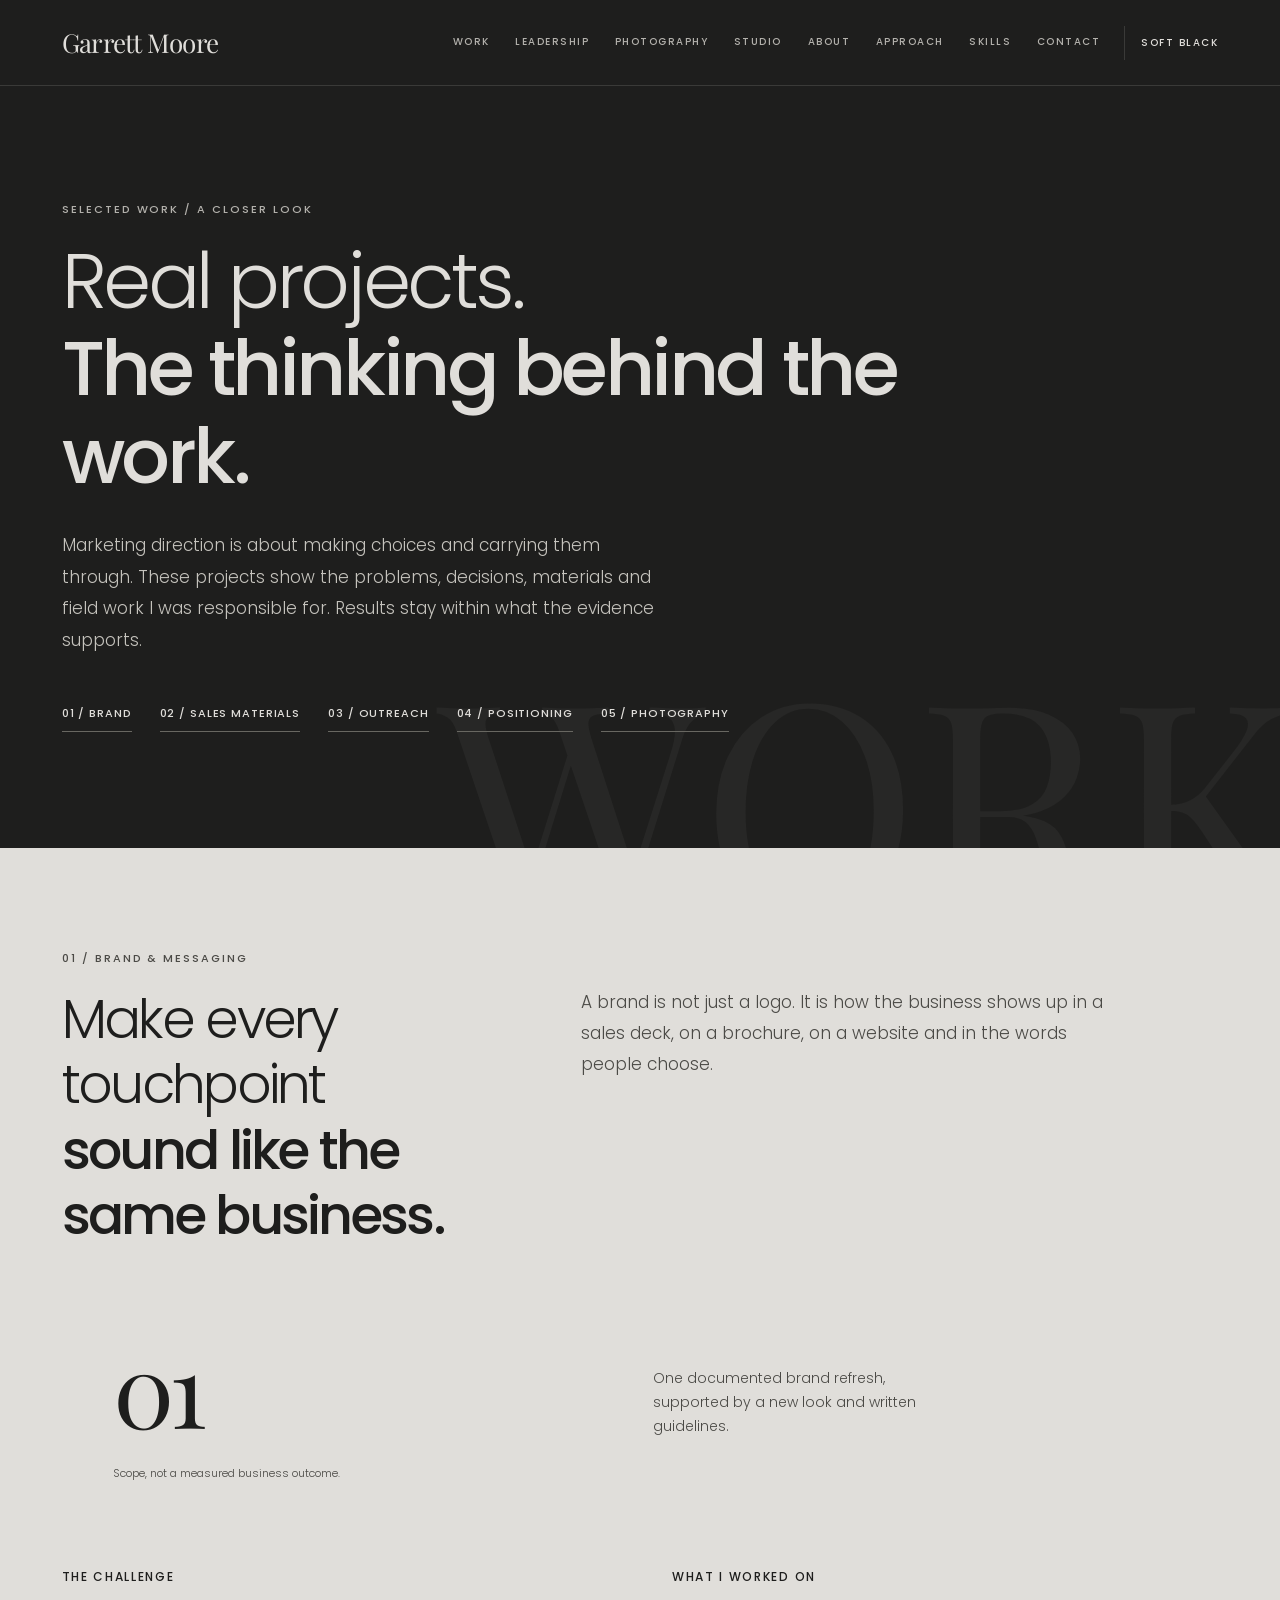
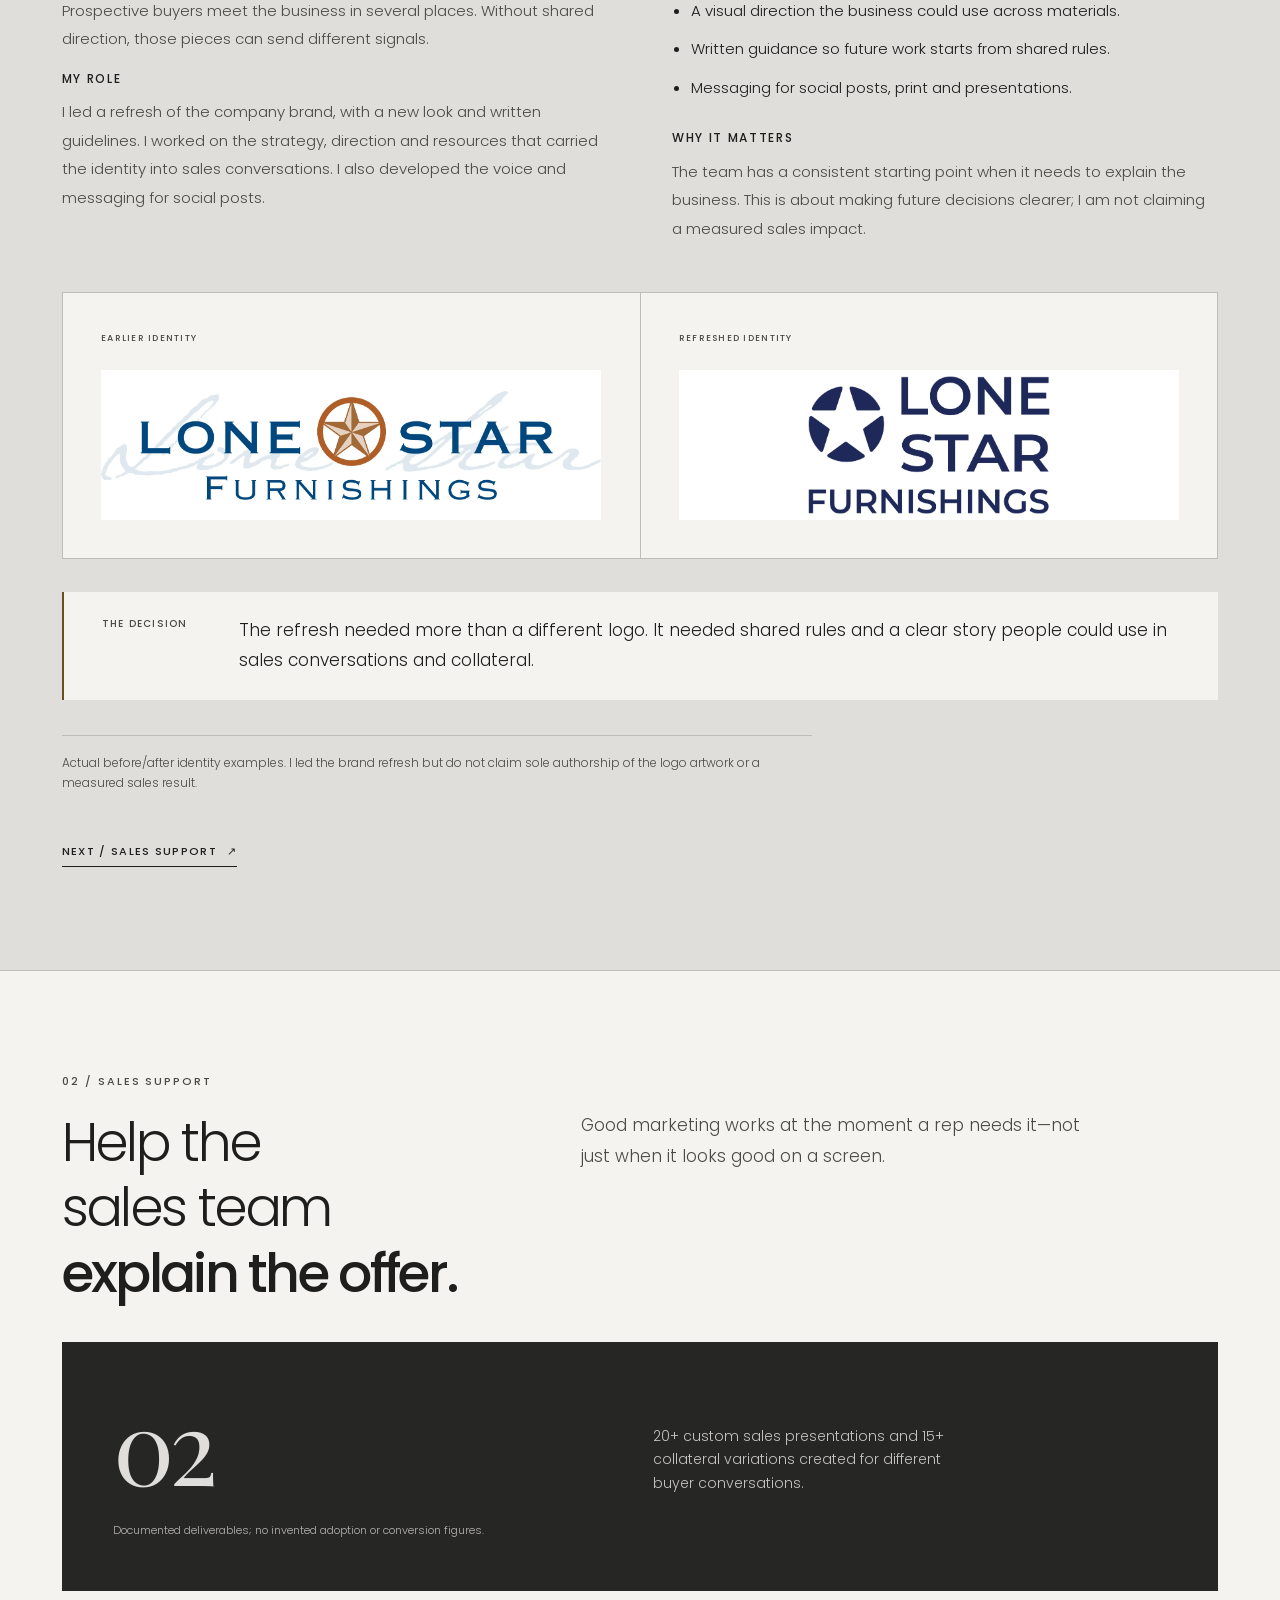
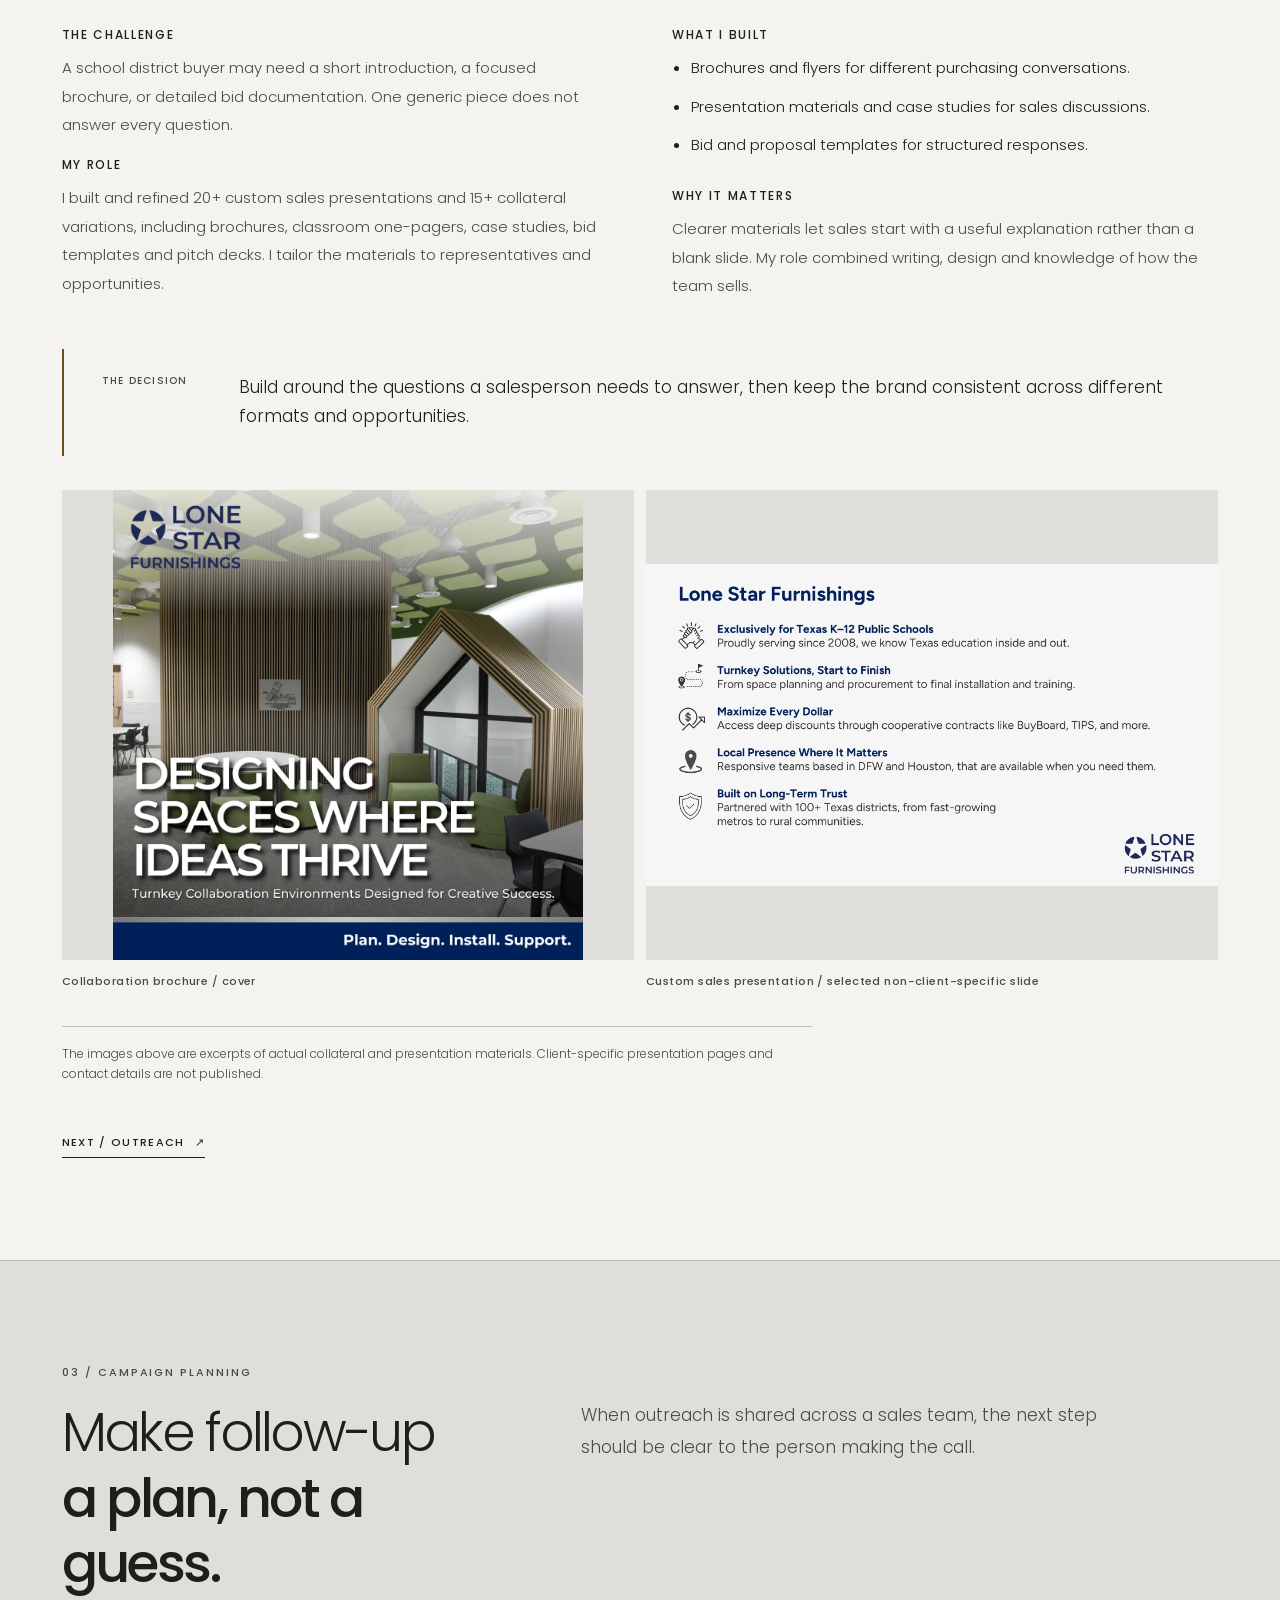
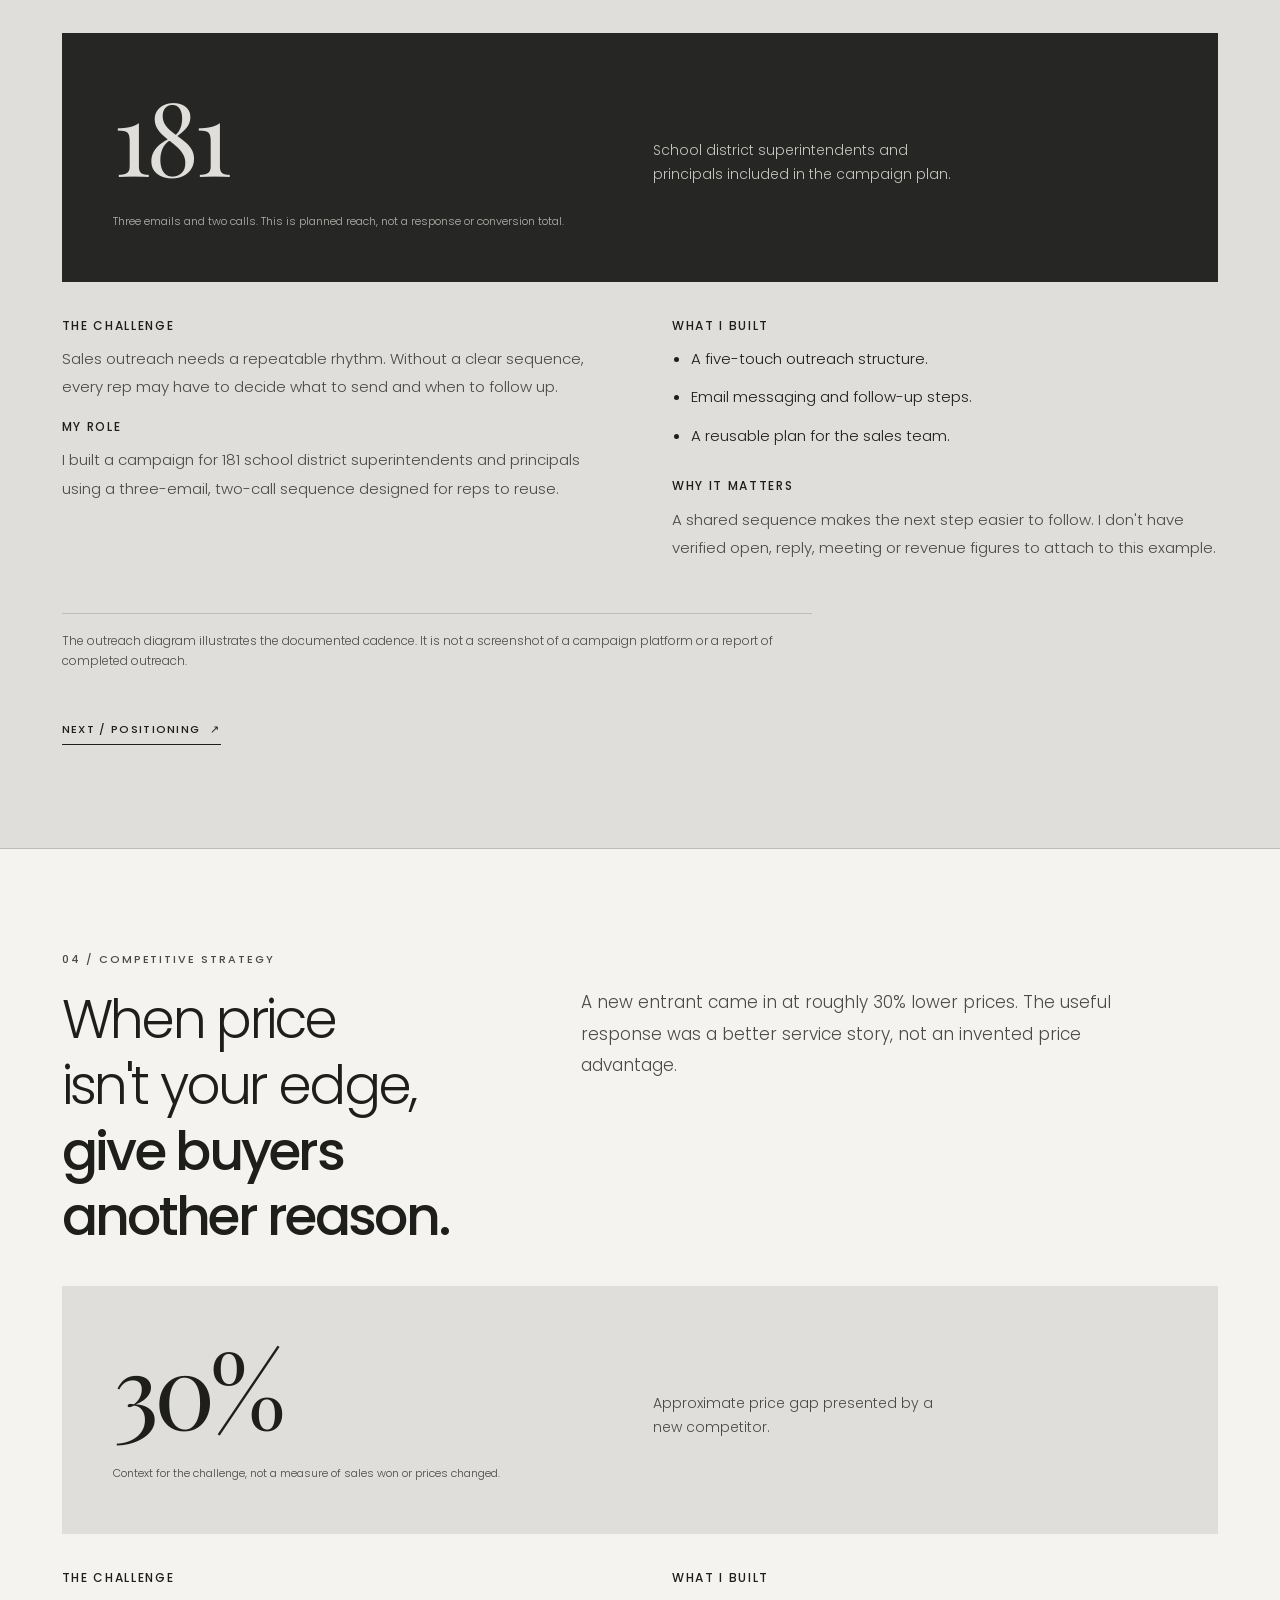
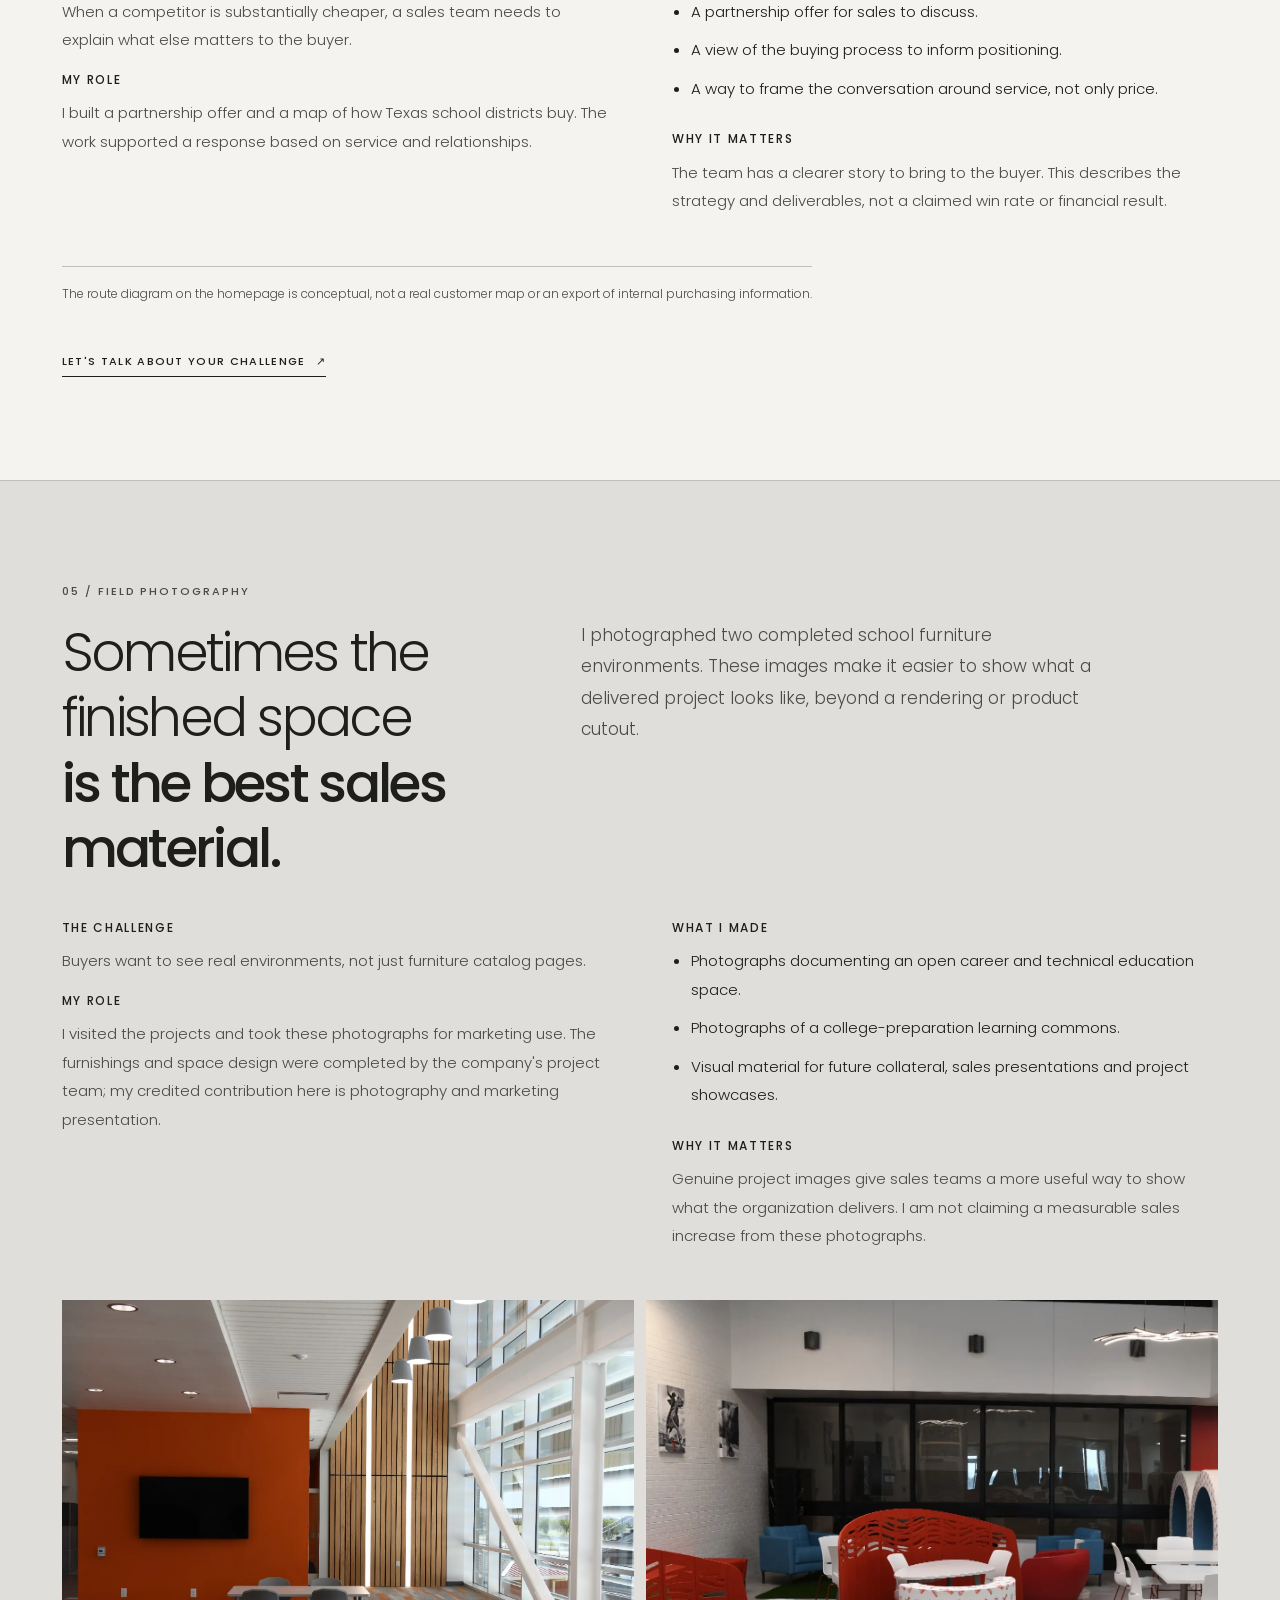
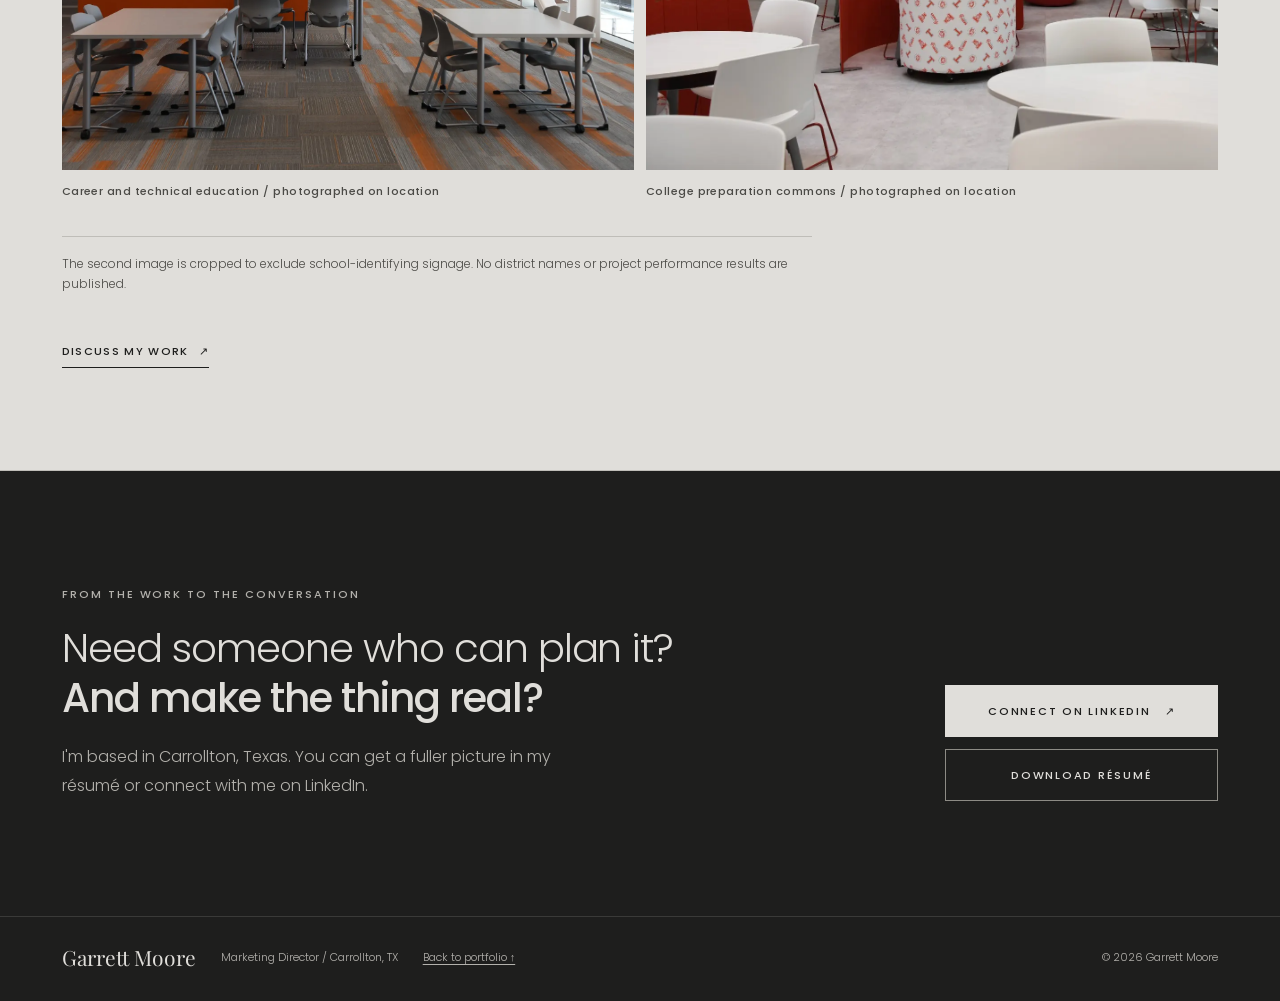
==== commit 76b393e2: "Use sharply rendered original and refreshed logo artwork in work.html" ====
--- a/work.html
+++ b/work.html
@@ -75,8 +75,8 @@
           <section><h3>What I worked on</h3><ul><li>A visual direction the business could use across materials.</li><li>Written guidance so future work starts from shared rules.</li><li>Messaging for social posts, print and presentations.</li></ul><h3 style="margin-top:26px">Why it matters</h3><p>The team has a consistent starting point when it needs to explain the business. This is about making future decisions clearer; I am not claiming a measured sales impact.</p></section>
         </div>
         <div class="case-authentic-compare" aria-label="Actual employer brand identity before and after the refresh">
-          <figure><span>EARLIER IDENTITY</span><img loading="lazy" src="assets/brand-old.webp" width="553" height="121" alt="Previous Lone Star Furnishings blue and orange logo"></figure>
-          <figure><span>REFRESHED IDENTITY</span><img loading="lazy" src="assets/brand-new.webp" width="650" height="295" alt="Updated navy Lone Star Furnishings logo"></figure>
+          <figure><span>EARLIER IDENTITY</span><img loading="lazy" src="assets/brand-old-hd.webp" width="1613" height="352" alt="Previous Lone Star Furnishings blue and orange logo"></figure>
+          <figure><span>REFRESHED IDENTITY</span><img loading="lazy" src="assets/brand-new-hd.webp" width="1530" height="903" alt="Updated navy Lone Star Furnishings logo"></figure>
         </div>
         <div class="story-director-insight"><span>The decision</span><p>The refresh needed more than a different logo. It needed shared rules and a clear story people could use in sales conversations and collateral.</p></div>
         <p class="story-footnote">Actual before/after identity examples. I led the brand refresh but do not claim sole authorship of the logo artwork or a measured sales result.</p>
@@ -97,7 +97,7 @@
           <section><h3>What I built</h3><ul><li>Brochures and flyers for different purchasing conversations.</li><li>Presentation materials and case studies for sales discussions.</li><li>Bid and proposal templates for structured responses.</li></ul><h3 style="margin-top:26px">Why it matters</h3><p>Clearer materials let sales start with a useful explanation rather than a blank slide. My role combined writing, design and knowledge of how the team sells.</p></section>
         </div>
         <div class="story-director-insight"><span>The decision</span><p>Build around the questions a salesperson needs to answer, then keep the brand consistent across different formats and opportunities.</p></div>
-        <div class="case-real-docs"><figure><img loading="lazy" src="assets/collateral-cover-hd.webp" width="1224" height="1224" alt="Real collaboration brochure cover with school project photography"><figcaption>Collaboration brochure / cover</figcaption></figure><figure><img loading="lazy" src="assets/sales-deck-excerpt-hd.webp" width="2000" height="1125" alt="Real sales presentation excerpt describing service categories and the company's offering"><figcaption>Custom sales presentation / selected non-client-specific slide</figcaption></figure></div>
+        <div class="case-real-docs"><figure><a class="asset-view" href="assets/collateral-cover-hd.webp" target="_blank" rel="noopener noreferrer" aria-label="Open full-resolution work sample in a new tab"><img loading="lazy" src="assets/collateral-cover-hd.webp" width="1224" height="1224" alt="Real collaboration brochure cover with school project photography"></a><figcaption>Collaboration brochure / cover</figcaption></figure><figure><a class="asset-view" href="assets/sales-deck-excerpt-hd.webp" target="_blank" rel="noopener noreferrer" aria-label="Open full-resolution work sample in a new tab"><img loading="lazy" src="assets/sales-deck-excerpt-hd.webp" width="2000" height="1125" alt="Real sales presentation excerpt describing service categories and the company's offering"></a><figcaption>Custom sales presentation / selected non-client-specific slide</figcaption></figure></div>
         <p class="story-footnote">The images above are excerpts of actual collateral and presentation materials. Client-specific presentation pages and contact details are not published.</p>
         <a class="story-next text-link" href="#outreach-program">Next / Outreach <span aria-hidden="true">↗</span></a>
       </div>
@@ -142,7 +142,7 @@
         <p class="eyebrow">05 / Field photography</p>
         <div class="story-heading"><h2 id="story-photo-title">Sometimes the finished space<br><strong>is the best sales material.</strong></h2><p class="story-intro">I photographed two completed school furniture environments. These images make it easier to show what a delivered project looks like, beyond a rendering or product cutout.</p></div>
         <div class="story-body"><section><h3>The challenge</h3><p>Buyers want to see real environments, not just furniture catalog pages.</p><h3>My role</h3><p>I visited the projects and took these photographs for marketing use. The furnishings and space design were completed by the company's project team; my credited contribution here is photography and marketing presentation.</p></section><section><h3>What I made</h3><ul><li>Photographs documenting an open career and technical education space.</li><li>Photographs of a college-preparation learning commons.</li><li>Visual material for future collateral, sales presentations and project showcases.</li></ul><h3 style="margin-top:26px">Why it matters</h3><p>Genuine project images give sales teams a more useful way to show what the organization delivers. I am not claiming a measurable sales increase from these photographs.</p></section></div>
-        <div class="case-real-photos"><figure><img loading="lazy" src="assets/cte-space-hd.webp" width="2048" height="1365" alt="Open school CTE learning space with tables, high windows and orange wall"><figcaption>Career and technical education / photographed on location</figcaption></figure><figure><img loading="lazy" src="assets/college-prep-space-hd.webp" width="1280" height="1365" alt="College preparation learning commons with red seating, learning pods and white tables"><figcaption>College preparation commons / photographed on location</figcaption></figure></div>
+        <div class="case-real-photos"><figure><a class="asset-view" href="assets/cte-space-hd.webp" target="_blank" rel="noopener noreferrer" aria-label="Open full-resolution work sample in a new tab"><img loading="lazy" src="assets/cte-space-hd.webp" width="2048" height="1365" alt="Open school CTE learning space with tables, high windows and orange wall"></a><figcaption>Career and technical education / photographed on location</figcaption></figure><figure><a class="asset-view" href="assets/college-prep-space-hd.webp" target="_blank" rel="noopener noreferrer" aria-label="Open full-resolution work sample in a new tab"><img loading="lazy" src="assets/college-prep-space-hd.webp" width="1280" height="1365" alt="College preparation learning commons with red seating, learning pods and white tables"></a><figcaption>College preparation commons / photographed on location</figcaption></figure></div>
         <p class="story-footnote">The second image is cropped to exclude school-identifying signage. No district names or project performance results are published.</p>
         <a class="story-next text-link" href="./#contact">Discuss my work <span aria-hidden="true">↗</span></a>
       </div>
--- a/director.css
+++ b/director.css
@@ -36,12 +36,12 @@
 .director-pillars article:nth-child(2) .director-proof-label { border-color:#53514c; }
 
 /* The main sales gallery should read like real artifacts, not white padded tiles. */
-.sales-feature-gallery { grid-template-columns:minmax(0,1fr) minmax(0,1fr); gap:1px; }
+.sales-feature-gallery { grid-template-columns:minmax(0,.8fr) minmax(0,1.2fr); gap:1px; }
 .sales-feature-gallery figure { padding:0; background:var(--paper); }
 .sales-feature-gallery img { display:block; width:100%; height:auto; max-height:none; object-fit:cover; object-position:center; background:var(--paper); }
 .sales-feature-cover img { aspect-ratio:1 / 1; }
 .sales-feature-deck img { aspect-ratio:16 / 9; }
-.sales-feature-gallery figcaption { padding:24px clamp(24px,3vw,34px) 30px; gap:8px; margin-top:auto; border-top:1px solid var(--line); }
+.sales-feature-gallery figcaption { padding:24px clamp(24px,3vw,34px) 30px; gap:8px; margin-top:0; border-top:1px solid var(--line); }
 .sales-feature-gallery figcaption strong { font-size:clamp(19px,2vw,26px); }
 .sales-feature-note { grid-column:1/-1; display:flex; flex-direction:row; flex-wrap:wrap; align-items:center; gap:22px 44px; min-height:0; padding:clamp(27px,4vw,47px); }
 .sales-feature-note p { max-width:700px; font:300 clamp(19px,2.1vw,28px)/1.45 var(--sans); flex:1 1 360px; }
@@ -127,6 +127,8 @@
   .asset-view img { transition:none; }
 }
 @media print {
+  .director-pillars article:nth-child(2) { background:#fff!important; color:#111!important; }
+  .director-pillars article:nth-child(2) p { color:#222!important; }
   .director-view { padding-block:30px; }
   .director-pillars { display:block; }
   .director-pillars article { min-height:0; padding:14px; border-bottom:1px solid #bbb; }
